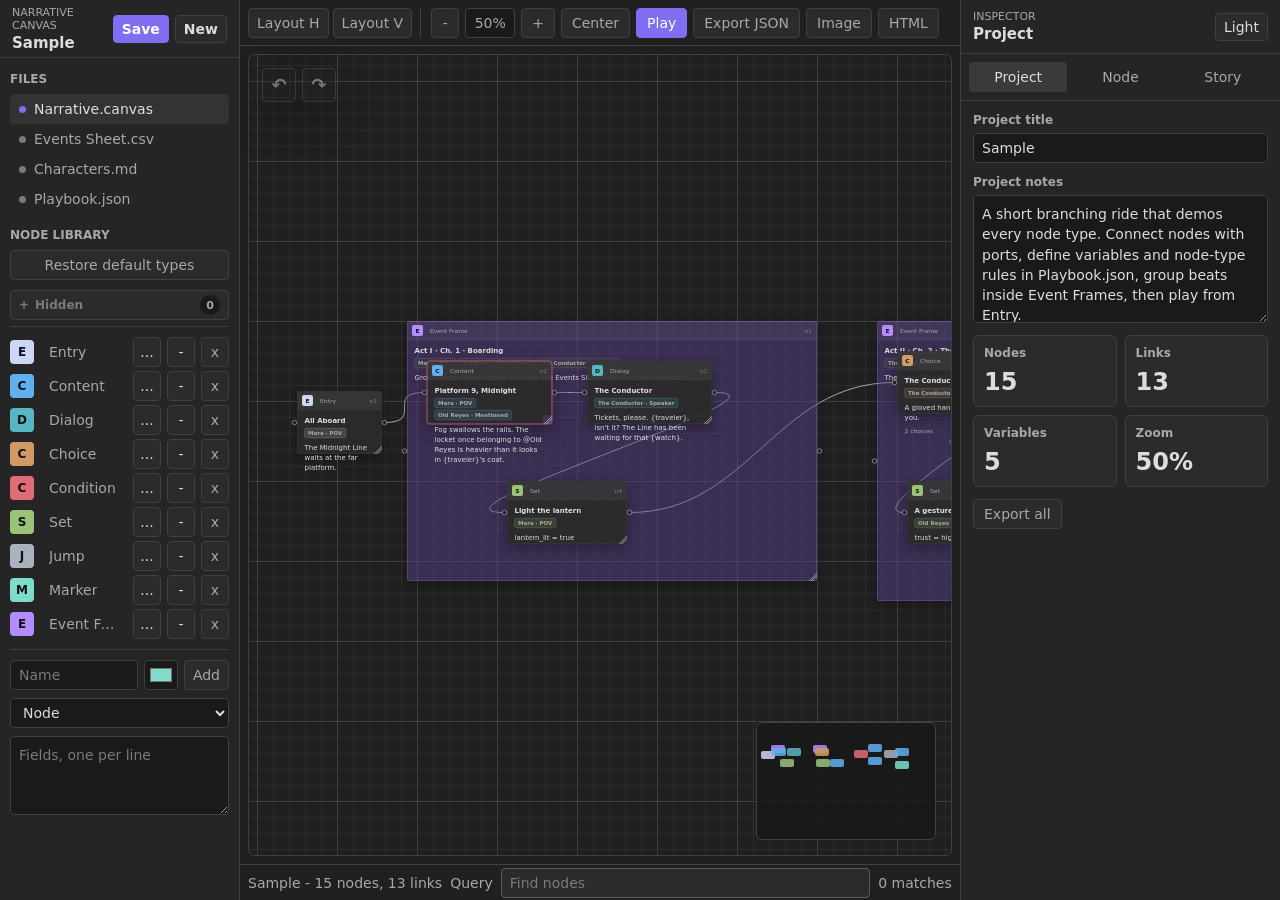
==== index.html @ bdb7f7bd "Release Narrative Canvas 1.0.3" ====
<!doctype html>
<html lang="en">
  <head>
    <meta charset="utf-8">
    <meta name="viewport" content="width=device-width, initial-scale=1">
    <title>Narrative Canvas</title>
    <link rel="stylesheet" href="./canvas.css?v=20260603-release">
  </head>
  <body>
    <div class="app-shell">
      <aside class="sidebar sidebar-left">
        <header class="pane-header">
          <div>
            <span class="pane-kicker">Narrative Canvas</span>
            <h1 id="vaultProjectTitle">Sample</h1>
          </div>
          <div class="header-actions">
            <button class="icon-button save-project-button" title="Save project state" data-action="save-project" type="button">Save</button>
            <button class="icon-button new-project-button" title="New project" data-action="new-project" type="button">New</button>
          </div>
        </header>

        <section class="nav-section">
          <h2>Files</h2>
          <button class="tree-item active" data-file-id="adventure">
            <span class="file-dot"></span>
            Narrative.canvas
          </button>
          <button class="tree-item" data-file-id="events">
            <span class="file-dot muted"></span>
            Events Sheet.csv
          </button>
          <button class="tree-item" data-file-id="characters">
            <span class="file-dot muted"></span>
            Characters.md
          </button>
          <button class="tree-item" data-file-id="variables">
            <span class="file-dot muted"></span>
            Playbook.json
          </button>
        </section>

        <section class="nav-section palette">
          <h2>Node Library</h2>
          <div id="nodePalette" class="palette-list"></div>
          <div class="custom-node-form node-type-form">
            <div class="custom-node-row">
              <input id="customNodeName" placeholder="Name" spellcheck="false">
              <input id="customNodeColor" type="color" value="#7fdbca" title="Node color">
              <button class="small-button" data-action="add-custom-node-type" type="button">Add</button>
            </div>
            <select id="customNodeKind" title="Node behavior">
              <option value="node">Node</option>
              <option value="frame">Frame</option>
              <option value="eventFrame">Event Frame</option>
            </select>
            <textarea id="customNodeFields" class="custom-node-fields" rows="3" placeholder="Fields, one per line" spellcheck="false"></textarea>
          </div>
        </section>
      </aside>

      <main class="workspace">
        <header id="workspaceToolbar" class="workspace-tabs">
          <div class="toolbar-group">
            <span class="auto-layout-controls" data-files="adventure" role="group" aria-label="Auto layout">
              <button class="toolbar-button compact-button" data-action="auto-layout" data-layout-orientation="horizontal" title="Auto layout left to right">Layout H</button>
              <button class="toolbar-button compact-button" data-action="auto-layout" data-layout-orientation="vertical" title="Auto layout top to bottom">Layout V</button>
            </span>
            <button class="toolbar-button" data-action="zoom-out" data-files="adventure" title="Zoom out">-</button>
            <span id="zoomReadout" class="zoom-readout" data-files="adventure">100%</span>
            <button class="toolbar-button" data-action="zoom-in" data-files="adventure" title="Zoom in">+</button>
            <button class="toolbar-button" data-action="center-view" data-files="adventure" title="Center canvas">Center</button>
            <button class="toolbar-button primary" data-action="play" data-files="adventure" title="Play from entry">Play</button>
            <button class="toolbar-button" data-action="export-json" data-files="adventure" title="Export full project JSON">Export JSON</button>
            <button class="toolbar-button" data-action="export-image" data-files="adventure" title="Export canvas as PNG">Image</button>
            <button class="toolbar-button" data-action="export-html" data-files="adventure" title="Export printable HTML">HTML</button>
          </div>
          <input id="fileInput" type="file" accept="application/json,.json,.ncanvas,.narrativecanvas" hidden>
        </header>

        <section id="canvasPanel" class="workspace-view canvas-panel active">
          <div class="canvas-frame">
            <div class="canvas-history" role="group" aria-label="History">
              <button id="undoButton" class="canvas-history-button" data-action="undo" type="button" title="Undo (Cmd/Ctrl+Z)" aria-label="Undo" disabled>↶</button>
              <button id="redoButton" class="canvas-history-button" data-action="redo" type="button" title="Redo (Cmd/Ctrl+Shift+Z)" aria-label="Redo" disabled>↷</button>
            </div>
            <div id="canvasViewport" class="canvas-viewport" tabindex="0" aria-label="Node canvas">
              <div id="canvasContent" class="canvas-content">
                <svg id="linkLayer" class="link-layer" xmlns="http://www.w3.org/2000/svg"></svg>
                <div id="nodeLayer" class="node-layer"></div>
                <div id="marqueeLayer" class="marquee-layer"><div id="marqueeRect" class="marquee-rect" hidden></div></div>
              </div>
            </div>
            <div id="selectionHint" class="selection-hint">Click an output port, then an input port to connect nodes.</div>
            <div id="minimap" class="minimap" role="button" aria-label="Move canvas viewport"></div>
          </div>
        </section>
        <section id="charactersPanel" class="workspace-view document-panel" aria-label="Characters"></section>
        <section id="variablesPanel" class="workspace-view document-panel" aria-label="Variables"></section>
        <section id="eventsPanel" class="workspace-view document-panel event-sheet-panel" aria-label="Events Sheet"></section>

        <footer class="status-bar">
          <div id="statusText">Ready</div>
          <label class="search-box">
            Query
            <input id="queryInput" type="search" placeholder="Find nodes">
          </label>
          <div id="matchCount">0 matches</div>
        </footer>
      </main>

      <aside class="sidebar sidebar-right">
        <header class="pane-header compact">
          <div>
            <span class="pane-kicker">Inspector</span>
            <h1 id="inspectorTitle">Project</h1>
          </div>
          <div class="header-actions">
            <button id="themeToggle" class="icon-button theme-toggle-button" title="Switch theme" data-action="toggle-theme" type="button" aria-pressed="false">Light</button>
          </div>
        </header>

        <div class="inspector-tabs">
          <button class="inspector-tab active" data-panel="project">Project</button>
          <button class="inspector-tab" data-panel="node">Node</button>
          <button class="inspector-tab" data-panel="story">Story</button>
        </div>

        <section id="projectPanel" class="inspector-panel active"></section>
        <section id="nodePanel" class="inspector-panel"></section>
        <section id="storyPanel" class="inspector-panel"></section>
      </aside>
    </div>

    <div id="mentionPopover" class="mention-popover" hidden role="listbox" aria-label="Character mentions"></div>

    <div id="nodeContextMenu" class="node-context-menu" hidden>
      <button data-layer-action="front">Bring to front</button>
      <button data-layer-action="forward">Bring forward</button>
      <button data-layer-action="backward">Send backward</button>
      <button data-layer-action="back">Send to back</button>
      <button class="context-menu-danger" data-action="delete-node">Delete node</button>
    </div>

    <dialog id="playDialog" class="play-dialog">
      <form method="dialog" class="play-shell">
        <header class="play-header">
          <div>
            <span class="pane-kicker">Runtime</span>
            <h2 id="playTitle">Preview</h2>
          </div>
          <button class="icon-button" value="close" aria-label="Close preview">x</button>
        </header>
        <article id="playBody" class="play-body"></article>
        <footer id="playActions" class="play-actions"></footer>
      </form>
    </dialog>

    <dialog id="confirmDialog" class="confirm-dialog">
      <form method="dialog" class="confirm-shell">
        <header>
          <span class="pane-kicker">New Canvas</span>
          <h2>Discard the current canvas and create a blank one?</h2>
        </header>
        <footer class="confirm-actions">
          <button class="small-button confirm-muted" value="confirm">Create</button>
          <button class="small-button confirm-cancel" value="cancel" autofocus>Cancel</button>
        </footer>
      </form>
    </dialog>

    <dialog id="eventColumnDeleteDialog" class="confirm-dialog">
      <form method="dialog" class="confirm-shell">
        <header>
          <span class="pane-kicker">Event Column</span>
          <h2 id="eventColumnDeleteTitle">Delete column?</h2>
          <p id="eventColumnDeleteBody" class="confirm-body"></p>
        </header>
        <footer class="confirm-actions">
          <button class="small-button danger-button" value="confirm">Delete</button>
          <button class="small-button confirm-cancel" value="cancel" autofocus>Cancel</button>
        </footer>
      </form>
    </dialog>

    <dialog id="eventColumnsResetDialog" class="confirm-dialog">
      <form method="dialog" class="confirm-shell">
        <header>
          <span class="pane-kicker">Events Sheet</span>
          <h2>Reset sheet columns?</h2>
          <p class="confirm-body">
            This restores the default Events Sheet columns. It removes column renames, hidden-column settings, column order changes, and custom sheet-only columns. Event Frame nodes are not deleted, and stored field values are not actively cleared; values from removed columns may stop showing until that field or column is added again.
          </p>
        </header>
        <footer class="confirm-actions">
          <button class="small-button danger-button" value="confirm">Reset columns</button>
          <button class="small-button confirm-cancel" value="cancel" autofocus>Cancel</button>
        </footer>
      </form>
    </dialog>

    <dialog id="playbookHelpDialog" class="notice-dialog playbook-help-dialog" aria-label="Playbook help">
      <form method="dialog" class="notice-shell playbook-help-shell">
        <header>
          <span class="pane-kicker">Playbook</span>
          <h2>What Playbook.json controls</h2>
        </header>
        <div class="playbook-help-grid">
          <section>
            <h3>Can do</h3>
            <ul>
              <li>Store project variables for text like <code>{traveler}</code>.</li>
              <li>Tell Play which node field becomes title, body, or choice buttons.</li>
              <li>Write variables when a node is visited.</li>
              <li>Read simple condition fields such as <code>flag == true</code>.</li>
              <li>Insert starter rules with the toolbar, then edit the JSON directly.</li>
            </ul>
          </section>
          <section>
            <h3>Cannot do</h3>
            <ul>
              <li>Run arbitrary JavaScript.</li>
              <li>Create canvas links, move nodes, or change layout.</li>
              <li>Add or delete node fields directly. Use Node Library for schema changes.</li>
              <li>Evaluate complex code expressions.</li>
            </ul>
          </section>
        </div>
        <pre class="playbook-example"><code>{
  "variables": { "flag": false },
  "nodeTypes": {
    "Choice": { "body": "{body}", "choices": "choices" },
    "Set": { "set": { "key": "variable", "value": "value" } },
    "Condition": { "condition": "condition" }
  }
}</code></pre>
        <footer class="confirm-actions">
          <button class="small-button primary" value="confirm">Got it</button>
        </footer>
      </form>
    </dialog>

    <dialog id="playRuleDialog" class="notice-dialog playbook-rule-dialog" aria-label="Add play rule">
      <form method="dialog" class="notice-shell playbook-rule-shell">
        <header>
          <span class="pane-kicker">Playbook</span>
          <h2>Add play rule</h2>
        </header>
        <label class="field">
          <span>Apply to (node type, label, or node id)</span>
          <input id="playRuleTargetInput" spellcheck="false" autocomplete="off" placeholder="Content">
        </label>
        <div class="playbook-rule-options">
          <button type="button" data-action="create-play-rule" data-playbook-rule-kind="text">
            <strong>Text template</strong>
            <span>Title and body for a node type.</span>
          </button>
          <button type="button" data-action="create-play-rule" data-playbook-rule-kind="choices">
            <strong>Choices</strong>
            <span>Turn a field into Play buttons.</span>
          </button>
          <button type="button" data-action="create-play-rule" data-playbook-rule-kind="set">
            <strong>Set variable</strong>
            <span>Write state when a node is visited.</span>
          </button>
          <button type="button" data-action="create-play-rule" data-playbook-rule-kind="condition">
            <strong>Condition gate</strong>
            <span>Use a field to decide if a node can run.</span>
          </button>
          <button type="button" data-action="create-play-rule" data-playbook-rule-kind="selected">
            <strong>From selected node</strong>
            <span>Infer a rule from the selected node.</span>
          </button>
        </div>
        <footer class="confirm-actions">
          <button class="small-button confirm-cancel" value="cancel" autofocus>Cancel</button>
        </footer>
      </form>
    </dialog>

    <dialog id="nodeIconDialog" class="icon-dialog" aria-label="Edit node type icon">
      <form method="dialog" class="icon-shell">
        <header>
          <span class="pane-kicker">Node Icon</span>
          <h2 id="nodeIconDialogTitle">Edit node type icon</h2>
        </header>
        <label class="field">
          <span>Custom icon</span>
          <input id="nodeIconInput" maxlength="8" spellcheck="false" autocomplete="off" inputmode="text" aria-label="Custom icon text or emoji">
        </label>
        <footer class="confirm-actions">
          <button class="small-button" data-action="reset-node-icon" type="button">Use type initial</button>
          <button class="small-button primary" value="confirm">Apply</button>
          <button class="small-button confirm-cancel" value="cancel">Cancel</button>
        </footer>
      </form>
    </dialog>

    <dialog id="nodeTypeDialog" class="type-dialog" aria-label="Edit node type">
      <form method="dialog" class="type-shell">
        <header>
          <span class="pane-kicker">Node Type</span>
          <h2 id="nodeTypeDialogTitle">Edit node type</h2>
        </header>
        <label class="field">
          <span>Name</span>
          <input id="nodeTypeNameInput" maxlength="40" spellcheck="false" autocomplete="off">
        </label>
        <label class="field">
          <span>Behavior</span>
          <select id="nodeTypeKindInput">
            <option value="node">Node</option>
            <option value="frame">Frame</option>
            <option value="eventFrame">Event Frame</option>
          </select>
        </label>
        <label class="field">
          <span>Fields</span>
          <textarea id="nodeTypeFieldsInput" rows="5" spellcheck="false" placeholder="Fields, one per line"></textarea>
        </label>
        <div class="type-dialog-row">
          <label class="field">
            <span>Color</span>
            <input id="nodeTypeColorInput" type="color">
          </label>
          <label class="checkbox-field">
            <input id="nodeTypeHiddenInput" type="checkbox">
            <span>Hide from library</span>
          </label>
        </div>
        <footer class="confirm-actions">
          <button class="small-button primary" value="confirm">Save</button>
          <button class="small-button confirm-cancel" value="cancel">Cancel</button>
        </footer>
      </form>
    </dialog>

    <dialog id="nodeRequiredDialog" class="notice-dialog" aria-label="Node selection required">
      <section class="notice-shell">
        <span class="pane-kicker">Node Inspector</span>
        <p>Select a node first to open the Node inspector.</p>
      </section>
    </dialog>

    <script src="./app.js?v=20260603-release"></script>
  </body>
</html>
---- canvas.css ----
:root {
  --font-interface: system-ui, "Segoe UI", sans-serif;
  --font-text: Georgia, Cambria, "Times New Roman", serif;
  --background-primary: #1f1f1f;
  --background-secondary: #252525;
  --background-secondary-alt: #2b2b2b;
  --background-canvas: #202020;
  --background-control: #1a1a1a;
  --workspace-bar-bg: #202020;
  --background-modifier-hover: #333333;
  --background-modifier-active: #3a3a3a;
  --background-modifier-border: #404040;
  --background-modifier-border-hover: #5a5a5a;
  --canvas-grid-small: rgba(255, 255, 255, 0.055);
  --canvas-grid-large: rgba(255, 255, 255, 0.09);
  --node-surface: rgba(43, 43, 43, 0.94);
  --node-border: rgba(255, 255, 255, 0.08);
  --visual-frame-surface: rgba(148, 154, 164, 0.16);
  --visual-frame-border: rgba(194, 200, 210, 0.28);
  --event-frame-surface: rgba(91, 64, 146, 0.44);
  --event-frame-border: rgba(184, 140, 255, 0.46);
  --frame-header-bg: rgba(255, 255, 255, 0.045);
  --subtle-button-border: rgba(255, 255, 255, 0.035);
  --subtle-button-bg: rgba(255, 255, 255, 0.025);
  --node-header-border: rgba(255, 255, 255, 0.065);
  --node-header-bg: rgba(255, 255, 255, 0.055);
  --overlay-bg: rgba(31, 31, 31, 0.9);
  --minimap-bg: rgba(25, 25, 25, 0.88);
  --scrollbar-track: rgba(255, 255, 255, 0.045);
  --scrollbar-thumb: rgba(255, 255, 255, 0.28);
  --scrollbar-thumb-hover: rgba(255, 255, 255, 0.38);
  --link-color: rgba(220, 221, 222, 0.72);
  --text-normal: #dcddde;
  --text-muted: #a8a8a8;
  --text-faint: #7a7a7a;
  --text-on-accent: #ffffff;
  --interactive-accent: #7f6df2;
  --interactive-accent-hover: #9586ff;
  --accent-red: #e06c75;
  --focus-accent: var(--accent-red);
  --accent-orange: #d19a66;
  --accent-green: #98c379;
  --accent-cyan: #56b6c2;
  --accent-blue: #61afef;
  --radius-s: 4px;
  --radius-m: 6px;
  --shadow-soft: 0 16px 40px rgba(0, 0, 0, 0.32);
  color-scheme: dark;
}

:root[data-theme="light"],
.app-shell[data-theme="light"] {
  --background-primary: #f4f4f1;
  --background-secondary: #e9e7e2;
  --background-secondary-alt: #dedbd3;
  --background-canvas: #efeee9;
  --background-control: #ffffff;
  --workspace-bar-bg: #eceae5;
  --background-modifier-hover: #ddd9d1;
  --background-modifier-active: #d3cec3;
  --background-modifier-border: #c7c1b6;
  --background-modifier-border-hover: #aaa397;
  --canvas-grid-small: rgba(40, 37, 32, 0.085);
  --canvas-grid-large: rgba(40, 37, 32, 0.14);
  --node-surface: rgba(255, 255, 255, 0.94);
  --node-border: rgba(35, 31, 27, 0.14);
  --visual-frame-surface: rgba(52, 58, 68, 0.08);
  --visual-frame-border: rgba(52, 58, 68, 0.22);
  --event-frame-surface: rgba(118, 78, 190, 0.16);
  --event-frame-border: rgba(107, 75, 170, 0.36);
  --frame-header-bg: rgba(35, 31, 27, 0.035);
  --subtle-button-border: rgba(35, 31, 27, 0.08);
  --subtle-button-bg: rgba(35, 31, 27, 0.035);
  --node-header-border: rgba(35, 31, 27, 0.09);
  --node-header-bg: rgba(35, 31, 27, 0.045);
  --overlay-bg: rgba(255, 255, 255, 0.9);
  --minimap-bg: rgba(255, 255, 255, 0.78);
  --scrollbar-track: rgba(40, 37, 32, 0.08);
  --scrollbar-thumb: rgba(40, 37, 32, 0.32);
  --scrollbar-thumb-hover: rgba(40, 37, 32, 0.44);
  --link-color: rgba(55, 51, 45, 0.64);
  --text-normal: #171717;
  --text-muted: #3f3b35;
  --text-faint: #625b52;
  --text-on-accent: #ffffff;
  --interactive-accent: #6655dd;
  --interactive-accent-hover: #5343c5;
  --shadow-soft: 0 16px 36px rgba(40, 37, 32, 0.16);
  color-scheme: light;
}

* {
  box-sizing: border-box;
}

*::-webkit-scrollbar {
  width: 10px;
  height: 10px;
}

*::-webkit-scrollbar-track {
  background: var(--scrollbar-track);
}

*::-webkit-scrollbar-thumb {
  border: 2px solid transparent;
  border-radius: 999px;
  background: var(--scrollbar-thumb);
  background-clip: padding-box;
}

*::-webkit-scrollbar-thumb:hover {
  background: var(--scrollbar-thumb-hover);
  background-clip: padding-box;
}

html,
body {
  width: 100%;
  height: 100%;
  margin: 0;
}

body {
  position: relative;
  overflow: hidden;
  background: var(--background-primary);
  color: var(--text-normal);
  font-family: var(--font-interface);
  font-size: 14px;
}

.startup-error {
  display: grid;
  align-content: center;
  gap: 10px;
  width: min(680px, calc(100vw - 32px));
  min-height: 100vh;
  margin: 0 auto;
  color: var(--text-normal);
}

.startup-error h1 {
  margin: 0;
  font-size: 22px;
}

.startup-error p {
  margin: 0;
  color: var(--text-muted);
  line-height: 1.5;
}

button,
input,
textarea,
select {
  font: inherit;
}

button {
  color: inherit;
}

.app-shell {
  display: grid;
  grid-template-columns: minmax(220px, 280px) minmax(420px, 1fr) minmax(280px, 340px);
  width: 100%;
  height: 100%;
  min-height: 0;
  overflow: hidden;
  background: var(--background-primary);
}

.icon-button,
.toolbar-button,
.inspector-tab,
.tree-item,
.palette-item,
.play-action,
.small-button {
  border: 1px solid transparent;
  border-radius: var(--radius-s);
  background: transparent;
  cursor: pointer;
  transition: 140ms ease;
}

.toolbar-button:hover,
.icon-button:hover,
.small-button:hover,
.inspector-tab:hover {
  background: var(--background-modifier-hover);
  color: var(--text-normal);
}

.sidebar {
  min-width: 0;
  min-height: 0;
  overflow: auto;
  padding-bottom: 72px;
  border-right: 1px solid var(--background-modifier-border);
  background: var(--background-secondary);
}

.sidebar-right {
  display: grid;
  grid-template-rows: auto auto minmax(0, 1fr);
  overflow: hidden;
  border-right: 0;
  border-left: 1px solid var(--background-modifier-border);
}

.pane-header {
  display: flex;
  align-items: center;
  justify-content: space-between;
  gap: 10px;
  height: 58px;
  padding: 10px 12px;
  border-bottom: 1px solid var(--background-modifier-border);
}

.pane-header > div:first-child {
  min-width: 0;
}

.header-actions {
  display: inline-flex;
  align-items: center;
  justify-content: flex-end;
  flex: 0 0 auto;
  margin-left: auto;
  gap: 6px;
}

.header-actions .icon-button {
  width: auto;
  min-width: 28px;
  padding: 0 8px;
}

.pane-header.compact {
  height: 54px;
}

.pane-kicker {
  display: block;
  color: var(--text-muted);
  font-size: 11px;
  letter-spacing: 0;
  text-transform: uppercase;
}

.pane-header h1,
.play-header h2 {
  margin: 2px 0 0;
  color: var(--text-normal);
  font-size: 15px;
  font-weight: 650;
  overflow: hidden;
  text-overflow: ellipsis;
  white-space: nowrap;
}

.icon-button {
  display: inline-grid;
  place-items: center;
  width: 28px;
  height: 28px;
  border-color: var(--background-modifier-border);
  background: var(--background-secondary-alt);
}

.nav-section {
  padding: 14px 10px 0;
}

.nav-section h2 {
  margin: 0 0 8px;
  color: var(--text-muted);
  font-size: 12px;
  font-weight: 650;
  text-transform: uppercase;
  letter-spacing: 0;
}

.tree-item,
.palette-item {
  display: flex;
  align-items: center;
  justify-content: flex-start;
  gap: 8px;
  width: 100%;
  min-height: 30px;
  padding: 6px 8px;
  text-align: left;
  color: var(--text-muted);
}

.tree-item:hover,
.tree-item.active,
.palette-item:hover {
  background: var(--background-modifier-hover);
  color: var(--text-normal);
}

.file-dot {
  width: 7px;
  height: 7px;
  border-radius: 50%;
  background: var(--interactive-accent);
}

.file-dot.muted {
  background: var(--text-faint);
}

.palette-list {
  display: grid;
  gap: 4px;
}

.palette-tools {
  display: flex;
  margin-bottom: 6px;
}

.palette-tools .small-button {
  width: 100%;
  min-width: 0;
}

.hidden-node-types {
  display: grid;
  gap: 6px;
  margin-bottom: 6px;
  padding-bottom: 6px;
  border-bottom: 1px solid var(--background-modifier-border);
}

.hidden-node-types summary {
  display: grid;
  grid-template-columns: auto minmax(0, 1fr) auto;
  align-items: center;
  min-height: 30px;
  padding: 0 8px;
  border: 1px solid var(--background-modifier-border);
  border-radius: var(--radius-s);
  background: var(--background-secondary-alt);
  color: var(--text-muted);
  font-size: 12px;
  font-weight: 650;
  cursor: pointer;
  list-style: none;
}

.hidden-node-types summary::-webkit-details-marker {
  display: none;
}

.hidden-node-types summary::before {
  content: "+";
  margin-right: 6px;
  color: var(--text-faint);
}

.hidden-node-types[open] summary::before {
  content: "-";
}

.hidden-node-types[data-empty="true"] summary {
  color: var(--text-faint);
}

.hidden-node-count {
  display: inline-grid;
  place-items: center;
  min-width: 20px;
  height: 20px;
  border-radius: 999px;
  background: var(--background-control);
  color: var(--text-muted);
  font-size: 11px;
}

.hidden-node-list {
  display: grid;
  gap: 4px;
  padding-top: 4px;
}

.hidden-node-row {
  display: grid;
  grid-template-columns: 24px minmax(0, 1fr) 28px 48px;
  align-items: center;
  gap: 6px;
}

.hidden-node-badge {
  cursor: default;
}

.restore-node-type-button {
  width: 48px;
  padding: 0;
  font-size: 12px;
}

.palette-row {
  display: grid;
  grid-template-columns: 24px minmax(0, 1fr) 28px 28px 28px;
  align-items: center;
  gap: 6px;
}

.palette-label {
  min-width: 0;
  overflow: hidden;
  text-overflow: ellipsis;
  white-space: nowrap;
}

.palette-settings-button,
.palette-hide-button,
.palette-delete-button {
  width: 28px;
  height: 30px;
}

.palette-badge {
  appearance: none;
  display: inline-grid;
  place-items: center;
  width: 24px;
  height: 24px;
  padding: 0;
  border: 0;
  border-radius: var(--radius-s);
  background: var(--node-color);
  color: #101010;
  font-size: 12px;
  font-weight: 800;
  line-height: 1;
  overflow: hidden;
  white-space: nowrap;
  word-break: keep-all;
  cursor: pointer;
}

.palette-badge[data-icon-size="double"] {
  font-size: 10px;
}

.palette-badge[data-icon-size="wide"] {
  font-size: 8px;
}

.palette-badge:hover,
.palette-badge:focus-visible {
  outline: 1px solid var(--focus-accent);
  outline-offset: 2px;
}

.custom-node-form {
  display: grid;
  gap: 8px;
}

.custom-node-form input,
.custom-node-form select {
  min-width: 0;
}

.custom-node-form select,
.custom-node-fields {
  width: 100%;
}

.custom-node-fields {
  min-height: 70px;
  resize: vertical;
}

.node-type-form {
  margin-top: 10px;
  padding-top: 10px;
  border-top: 1px solid var(--background-modifier-border);
}

.custom-node-row {
  display: grid;
  grid-template-columns: minmax(0, 1fr) 34px auto;
  align-items: stretch;
  gap: 6px;
}

.custom-node-row input[type="color"] {
  width: 34px;
  min-width: 34px;
  height: 100%;
  padding: 3px;
}

.custom-node-row .small-button {
  height: auto;
  padding: 0 8px;
}

.custom-node-empty {
  color: var(--text-faint);
  font-size: 12px;
}

.workspace {
  display: grid;
  grid-template-rows: auto minmax(0, 1fr) 36px;
  align-content: stretch;
  min-width: 0;
  min-height: 0;
  overflow: hidden;
  background: var(--background-primary);
}

.app-shell[data-active-file="characters"] .workspace,
.app-shell[data-active-file="variables"] .workspace,
.app-shell[data-active-file="events"] .workspace {
  grid-template-rows: auto minmax(0, auto) 36px;
  align-content: start;
}

.workspace-tabs {
  display: flex;
  flex-wrap: wrap;
  align-items: center;
  justify-content: flex-start;
  gap: 6px;
  min-height: 46px;
  padding: 7px 8px;
  overflow: auto hidden;
  border-bottom: 1px solid var(--background-modifier-border);
  background: var(--workspace-bar-bg);
}

.toolbar-group {
  display: flex;
  flex: 0 1 auto;
  flex-wrap: wrap;
  align-items: center;
  gap: 6px;
  min-width: 0;
}

.toolbar-group {
  justify-content: flex-start;
}

.new-project-button {
  font-weight: 650;
}

.save-project-button {
  border-color: var(--interactive-accent);
  background: var(--interactive-accent);
  color: var(--text-on-accent);
  font-weight: 700;
}

.save-project-button:hover {
  border-color: var(--interactive-accent-hover);
  background: var(--interactive-accent-hover);
  color: var(--text-on-accent);
}

.preview-tab {
  cursor: pointer;
}

.preview-tab:hover {
  background: var(--background-modifier-hover);
  color: var(--text-normal);
}

.spacer {
  flex: 1;
  min-width: 6px;
}

.toolbar-button,
.small-button {
  display: inline-flex;
  align-items: center;
  justify-content: center;
  min-width: 28px;
  flex: 0 0 auto;
  height: 30px;
  padding: 0 10px;
  border-color: var(--background-modifier-border);
  background: var(--background-secondary-alt);
  color: var(--text-muted);
}

.compact-button {
  padding: 0 8px;
}

.auto-layout-controls {
  display: inline-flex;
  align-items: center;
  gap: 4px;
  margin-right: 4px;
  padding-right: 8px;
  border-right: 1px solid var(--background-modifier-border);
}

.auto-layout-controls[hidden] {
  display: none;
}

.help-button {
  display: inline-flex;
  align-items: center;
  justify-content: center;
  flex: 0 0 auto;
  width: 30px;
  height: 30px;
  border: 1px solid var(--background-modifier-border);
  border-radius: 50%;
  background: var(--background-secondary-alt);
  color: var(--text-muted);
  font-weight: 800;
  cursor: pointer;
  transition: 140ms ease;
}

.help-button:hover {
  border-color: var(--interactive-accent);
  background: var(--background-modifier-hover);
  color: var(--text-normal);
}

.toolbar-button.primary,
.small-button.primary,
.play-action.primary {
  border-color: var(--interactive-accent);
  background: var(--interactive-accent);
  color: var(--text-on-accent);
}

.zoom-readout {
  display: inline-flex;
  align-items: center;
  justify-content: center;
  flex: 0 0 auto;
  min-width: 50px;
  height: 30px;
  border: 1px solid var(--background-modifier-border);
  border-radius: var(--radius-s);
  color: var(--text-muted);
  background: var(--background-control);
}

.workspace-view {
  display: none;
  min-width: 0;
  min-height: 0;
  overflow: auto;
}

.workspace-view.active {
  display: block;
}

.canvas-panel {
  min-width: 0;
  min-height: 0;
  overflow: auto;
  padding: 8px;
}

.canvas-frame {
  position: relative;
  width: 100%;
  height: 100%;
  min-width: 0;
  min-height: 0;
}

.canvas-history {
  position: absolute;
  left: 14px;
  top: 14px;
  z-index: 12;
  display: inline-flex;
  gap: 6px;
  pointer-events: auto;
}

.canvas-history-button {
  display: inline-flex;
  align-items: center;
  justify-content: center;
  width: 34px;
  height: 34px;
  border: 1px solid var(--background-modifier-border-hover);
  border-radius: var(--radius-s);
  background: color-mix(in srgb, var(--background-secondary) 88%, transparent);
  color: var(--text-normal);
  box-shadow: var(--shadow-soft);
  cursor: pointer;
  font-size: 18px;
  font-weight: 750;
  line-height: 1;
}

.canvas-history-button:hover:not(:disabled) {
  border-color: var(--interactive-accent);
  background: var(--background-modifier-hover);
}

.canvas-history-button:disabled {
  cursor: default;
  opacity: 0.45;
}

.document-panel {
  min-height: 0;
  overflow: auto;
  padding: 16px;
  background: var(--background-primary);
}

.document-panel.active {
  display: grid;
}

.document-shell {
  display: grid;
  align-content: start;
  gap: 16px;
  width: 100%;
  min-width: 0;
  min-height: 0;
}

.document-header {
  display: flex;
  align-items: flex-start;
  justify-content: space-between;
  gap: 16px;
  padding-bottom: 12px;
  border-bottom: 1px solid var(--background-modifier-border);
}

.document-header > div {
  min-width: 0;
}

.document-header h2 {
  margin: 2px 0 4px;
  font-size: 20px;
  font-weight: 700;
}

.document-actions {
  display: flex;
  flex: 1 1 320px;
  flex-wrap: wrap;
  justify-content: flex-end;
  gap: 8px;
  min-width: 0;
}

.document-meta {
  color: var(--text-muted);
  font-size: 12px;
}

.canvas-viewport {
  position: relative;
  width: 100%;
  height: 100%;
  overflow: auto;
  border: 1px solid var(--background-modifier-border);
  border-radius: var(--radius-m);
  background-color: var(--background-canvas);
  background-image:
    linear-gradient(var(--canvas-grid-small) 1px, transparent 1px),
    linear-gradient(90deg, var(--canvas-grid-small) 1px, transparent 1px),
    linear-gradient(var(--canvas-grid-large) 1px, transparent 1px),
    linear-gradient(90deg, var(--canvas-grid-large) 1px, transparent 1px);
  background-position: 0 0;
  background-size: 16px 16px, 16px 16px, 80px 80px, 80px 80px;
  outline: none;
}

.canvas-content {
  position: absolute;
  left: 0;
  top: 0;
  width: 4000px;
  height: 2600px;
}

.link-layer,
.node-layer {
  position: absolute;
  left: 0;
  top: 0;
  width: 4000px;
  height: 2600px;
  transform-origin: 0 0;
}

.link-layer {
  overflow: visible;
  pointer-events: auto;
}

.node-layer {
  pointer-events: none;
}

.link-hitpath,
.link-path {
  fill: none;
  pointer-events: stroke;
}

.link-hitpath {
  stroke: transparent;
  stroke-width: 18;
  stroke-linecap: round;
}

.link-path {
  stroke: var(--link-color);
  stroke-width: 2;
  stroke-linecap: round;
  pointer-events: none;
}

.link-path.selected {
  stroke: var(--interactive-accent-hover);
  stroke-width: 3;
}

.link-path.pending {
  stroke: var(--interactive-accent-hover);
  stroke-dasharray: 9 7;
}

.node {
  position: absolute;
  width: 230px;
  min-width: 140px;
  min-height: 96px;
  border: 1px solid var(--node-border);
  border-radius: var(--radius-m);
  background: var(--node-surface);
  box-shadow: 0 8px 24px rgba(0, 0, 0, 0.28);
  pointer-events: auto;
  user-select: none;
}

.node.frame {
  width: 420px;
  min-width: 260px;
  min-height: 160px;
}

.node.visual-frame {
  background: var(--visual-frame-surface);
  border-color: var(--visual-frame-border);
}

.node.event-frame {
  background: var(--event-frame-surface);
  border-color: var(--event-frame-border);
}

.node.frame .node-header {
  background: var(--frame-header-bg);
}

.node.visual-frame .node-header {
  border-bottom-color: var(--visual-frame-border);
}

.node.event-frame .node-header {
  border-bottom-color: var(--event-frame-border);
}

.node.selected {
  border-color: var(--focus-accent);
  box-shadow: 0 0 0 1px color-mix(in srgb, var(--focus-accent) 55%, transparent), var(--shadow-soft);
}

.node.multi-selected {
  border-color: var(--accent-blue);
  box-shadow: 0 0 0 2px color-mix(in srgb, var(--accent-blue) 60%, transparent), var(--shadow-soft);
}

.marquee-layer {
  position: absolute;
  left: 0;
  top: 0;
  width: 4000px;
  height: 2600px;
  transform-origin: 0 0;
  pointer-events: none;
  z-index: 90;
}

.marquee-rect {
  position: absolute;
  pointer-events: none;
  border: 1px solid var(--accent-blue);
  border-radius: 4px;
  background: color-mix(in srgb, var(--accent-blue) 14%, transparent);
}

.node.character-focus-muted {
  opacity: 0.28;
}

.node.character-focus-match {
  border-color: var(--focus-accent);
  box-shadow: 0 0 0 2px color-mix(in srgb, var(--focus-accent) 48%, transparent), var(--shadow-soft);
}

.node-header {
  display: grid;
  grid-template-columns: 28px 1fr auto;
  align-items: center;
  gap: 8px;
  min-height: 34px;
  padding: 7px 9px;
  border-bottom: 1px solid var(--node-header-border);
  border-radius: var(--radius-m) var(--radius-m) 0 0;
  background: var(--node-header-bg);
  cursor: grab;
}

.node:active .node-header {
  cursor: grabbing;
}

.node-icon {
  appearance: none;
  display: inline-grid;
  place-items: center;
  width: 22px;
  height: 22px;
  min-width: 22px;
  padding: 0;
  border: 0;
  border-radius: var(--radius-s);
  background: var(--node-color);
  color: #101010;
  font-family: inherit;
  font-size: 12px;
  font-weight: 800;
  line-height: 1;
  overflow: hidden;
  white-space: nowrap;
  word-break: keep-all;
  cursor: pointer;
}

.node-icon[data-icon-size="double"] {
  font-size: 10px;
}

.node-icon[data-icon-size="wide"] {
  font-size: 8px;
}

.node-icon:hover,
.node-icon:focus-visible {
  outline: 1px solid var(--focus-accent);
  outline-offset: 2px;
}

.node:active .node-icon {
  cursor: pointer;
}

.node-type {
  color: var(--text-muted);
  font-size: 12px;
}

.node-id {
  color: var(--text-faint);
  font-size: 12px;
}

.node-body {
  padding: 12px 14px 14px;
  overflow: hidden;
}

.node-title {
  margin-bottom: 8px;
  color: var(--text-normal);
  font-weight: 700;
  line-height: 1.25;
}

.node-text {
  color: var(--text-normal);
  line-height: 1.45;
  white-space: pre-wrap;
}

.node-meta {
  margin-top: 10px;
  color: var(--text-muted);
  font-size: 12px;
}

.node-cast-chips {
  display: flex;
  flex-wrap: wrap;
  gap: 4px;
  margin: -2px 0 8px;
  min-width: 0;
}

.node-cast-chip {
  display: inline-flex;
  align-items: center;
  max-width: 100%;
  min-height: 20px;
  padding: 2px 6px;
  border: 1px solid color-mix(in srgb, var(--node-color) 40%, var(--background-modifier-border));
  border-radius: var(--radius-s);
  background: color-mix(in srgb, var(--node-color) 14%, var(--background-secondary-alt));
  color: var(--text-muted);
  font-size: 11px;
  font-weight: 650;
  line-height: 1.2;
  overflow: hidden;
  text-overflow: ellipsis;
  white-space: nowrap;
}

.node-cast-chip.more {
  color: var(--text-faint);
}

.node-resize-handle {
  position: absolute;
  border: 0;
  padding: 0;
  background: transparent;
}

.node-resize-handle.right {
  top: 22px;
  right: -5px;
  bottom: 18px;
  width: 10px;
  cursor: ew-resize;
}

.node-resize-handle.bottom {
  right: 18px;
  bottom: -5px;
  left: 18px;
  height: 10px;
  cursor: ns-resize;
}

.node-resize-handle.corner {
  right: -1px;
  bottom: -1px;
  width: 18px;
  height: 18px;
  border-radius: var(--radius-s) 0 var(--radius-m) 0;
  background:
    linear-gradient(135deg, transparent 0 50%, rgba(220, 221, 222, 0.55) 50% 58%, transparent 58%),
    linear-gradient(135deg, transparent 0 66%, rgba(220, 221, 222, 0.4) 66% 73%, transparent 73%);
  cursor: nwse-resize;
}

.node.selected .node-resize-handle.corner,
.node:hover .node-resize-handle.corner {
  background-color: rgba(127, 109, 242, 0.18);
}

.port {
  position: absolute;
  top: 50%;
  width: 18px;
  height: 18px;
  border: 0;
  border-radius: 50%;
  background: transparent;
  transform: translateY(-50%);
  cursor: crosshair;
}

.port::before {
  content: "";
  position: absolute;
  left: 50%;
  top: 50%;
  width: 8px;
  height: 8px;
  border: 1px solid #d6d6d6;
  border-radius: 50%;
  background: var(--background-primary);
  transform: translate(-50%, -50%);
}

.port:hover::before,
.port.active::before {
  border-color: var(--interactive-accent-hover);
  background: var(--interactive-accent-hover);
}

.port.input {
  left: -15px;
}

.port.output {
  right: -15px;
}

.selection-hint {
  position: absolute;
  left: 16px;
  bottom: 16px;
  max-width: 420px;
  padding: 8px 10px;
  border: 1px solid var(--background-modifier-border);
  border-radius: var(--radius-m);
  background: var(--overlay-bg);
  color: var(--text-muted);
  opacity: 0;
  pointer-events: none;
  transition: opacity 160ms ease;
}

.selection-hint.show {
  opacity: 1;
}

.minimap {
  position: absolute;
  right: 16px;
  bottom: 16px;
  z-index: 5;
  width: 180px;
  height: 118px;
  border: 1px solid var(--background-modifier-border);
  border-radius: var(--radius-m);
  background: var(--minimap-bg);
  overflow: hidden;
  cursor: crosshair;
  transition: border-color 140ms ease;
}

.minimap:hover {
  border-color: var(--focus-accent);
}

.minimap-node {
  position: absolute;
  width: 14px;
  height: 8px;
  border-radius: 2px;
  background: var(--node-color);
  opacity: 0.85;
}

.node-context-menu {
  position: absolute;
  z-index: 100;
  display: grid;
  min-width: 168px;
  padding: 5px;
  border: 1px solid var(--background-modifier-border-hover);
  border-radius: var(--radius-m);
  background: var(--background-secondary-alt);
  box-shadow: var(--shadow-soft);
}

.node-context-menu[hidden] {
  display: none !important;
}

.node-context-menu .context-menu-label {
  padding: 4px 10px 6px;
  margin-bottom: 2px;
  border-bottom: 1px solid var(--background-modifier-border);
  color: var(--text-muted);
  font-size: 12px;
  font-weight: 600;
}

.node-context-menu button {
  display: flex;
  align-items: center;
  justify-content: flex-start;
  min-height: 30px;
  padding: 0 10px;
  border: 0;
  border-bottom: 1px solid var(--background-modifier-border);
  border-radius: var(--radius-s);
  background: transparent;
  color: var(--text-normal);
  text-align: left;
  cursor: pointer;
}

.node-context-menu button:hover {
  background: var(--background-modifier-hover);
}

.node-context-menu button:last-child {
  border-bottom: 0;
}

.node-context-menu .context-menu-danger {
  margin-top: 4px;
  border-top: 1px solid var(--background-modifier-border);
  color: var(--accent-red);
}

.node-context-menu .context-menu-danger:hover {
  background: color-mix(in srgb, var(--accent-red) 18%, transparent);
}

.mention-popover {
  position: fixed;
  z-index: 200;
  display: grid;
  min-width: 180px;
  max-height: 260px;
  overflow: auto;
  padding: 4px;
  border: 1px solid var(--background-modifier-border-hover);
  border-radius: var(--radius-m);
  background: var(--background-secondary-alt);
  box-shadow: var(--shadow-soft);
}

.mention-option {
  display: grid;
  grid-template-columns: minmax(0, 1fr) auto;
  align-items: baseline;
  gap: 8px;
  padding: 6px 10px;
  border: 0;
  border-radius: var(--radius-s);
  background: transparent;
  color: var(--text-normal);
  text-align: left;
  cursor: pointer;
}

.mention-option strong {
  min-width: 0;
  overflow: hidden;
  text-overflow: ellipsis;
  white-space: nowrap;
  font-weight: 600;
}

.mention-option small {
  color: var(--text-muted);
  font-size: 11px;
}

.mention-option:hover,
.mention-option.active {
  background: var(--background-modifier-hover);
}

.status-bar {
  display: flex;
  align-items: center;
  justify-content: flex-start;
  gap: 8px;
  width: 100%;
  padding: 4px 8px;
  border-top: 1px solid var(--background-modifier-border);
  background: var(--workspace-bar-bg);
  color: var(--text-muted);
  text-align: left;
}

#statusText {
  flex: 0 0 auto;
  min-width: 0;
  white-space: nowrap;
  text-align: left;
}

.search-box {
  display: grid;
  grid-template-columns: auto minmax(0, 1fr);
  align-items: center;
  flex: 0 1 420px;
  max-width: 520px;
  min-width: 260px;
  gap: 8px;
  text-align: left;
}

.search-box input {
  background: var(--background-secondary-alt);
  border-color: var(--background-modifier-border-hover);
  color: var(--text-normal);
  -webkit-text-fill-color: var(--text-normal);
}

.search-box input:focus {
  background: var(--background-secondary-alt);
  color: var(--text-normal);
  -webkit-text-fill-color: var(--text-normal);
}

input,
textarea,
select {
  width: 100%;
  border: 1px solid var(--background-modifier-border);
  border-radius: var(--radius-s);
  background: var(--background-control);
  color: var(--text-normal);
  caret-color: var(--text-normal);
  -webkit-text-fill-color: var(--text-normal);
}

input::placeholder,
textarea::placeholder {
  color: var(--text-faint);
  -webkit-text-fill-color: var(--text-faint);
  opacity: 1;
}

input::selection,
textarea::selection {
  background: color-mix(in srgb, var(--interactive-accent) 56%, transparent);
  color: var(--text-on-accent);
  -webkit-text-fill-color: var(--text-on-accent);
}

input,
select {
  min-height: 30px;
  padding: 4px 8px;
}

textarea {
  min-height: 128px;
  padding: 8px;
  line-height: 1.45;
}

input:focus,
textarea:focus,
select:focus {
  border-color: var(--focus-accent);
  outline: none;
}

.inspector-tabs {
  display: grid;
  grid-template-columns: repeat(3, 1fr);
  gap: 4px;
  padding: 8px;
  border-bottom: 1px solid var(--background-modifier-border);
}

.inspector-tab {
  height: 30px;
  color: var(--text-muted);
}

.inspector-tab.active {
  background: var(--background-modifier-active);
  color: var(--text-normal);
}

.inspector-tab:disabled {
  color: var(--text-faint);
  cursor: default;
  opacity: 0.55;
}

.inspector-panel {
  display: none;
  min-height: 0;
  overflow: auto;
  padding: 12px 12px 40px;
}

.inspector-panel.active {
  display: block;
}

.form-stack {
  display: grid;
  gap: 12px;
}

.field {
  display: grid;
  gap: 6px;
}

.field span,
.stat-label {
  color: var(--text-muted);
  font-size: 12px;
  font-weight: 650;
}

.field-row {
  display: grid;
  grid-template-columns: 1fr 1fr;
  gap: 8px;
}

.button-row {
  display: flex;
  flex-wrap: wrap;
  gap: 8px;
}

.button-row .small-button {
  min-width: 0;
}

.stat-grid {
  display: grid;
  grid-template-columns: repeat(2, minmax(0, 1fr));
  gap: 8px;
}

.stat-card {
  min-height: 64px;
  padding: 10px;
  border: 1px solid var(--background-modifier-border);
  border-radius: var(--radius-m);
  background: var(--background-secondary-alt);
}

.stat-value {
  margin-top: 8px;
  font-size: 24px;
  font-weight: 750;
}

.story-list {
  display: grid;
  gap: 6px;
}

.story-root-list,
.story-nested-list {
  min-height: 34px;
}

.story-nested-list {
  margin: 6px 0 4px 12px;
  padding-left: 10px;
  border-left: 1px solid var(--background-modifier-border);
}

.story-panel-header {
  display: flex;
  align-items: center;
  justify-content: space-between;
  gap: 8px;
  margin-bottom: 8px;
}

.story-panel-actions {
  display: flex;
  align-items: center;
  gap: 6px;
  flex-wrap: wrap;
  justify-content: flex-end;
}

.story-entry,
.story-frame {
  min-width: 0;
}

.story-frame summary {
  list-style: none;
}

.story-frame summary::-webkit-details-marker {
  display: none;
}

.story-item {
  display: grid;
  grid-template-columns: 16px minmax(0, 1fr) auto;
  align-items: center;
  gap: 8px;
  width: 100%;
  min-height: 54px;
  padding: 8px 10px;
  border: 1px solid var(--background-modifier-border);
  border-radius: var(--radius-m);
  background: var(--background-secondary-alt);
  color: var(--text-normal);
  text-align: left;
  line-height: 1.25;
}

.story-frame-item {
  border-color: color-mix(in srgb, var(--node-color) 46%, var(--background-modifier-border));
  background: color-mix(in srgb, var(--node-color) 12%, var(--background-secondary-alt));
}

.story-event-frame-item {
  border-color: rgba(180, 140, 255, 0.72);
  background: rgba(180, 140, 255, 0.14);
  box-shadow: inset 3px 0 0 rgba(180, 140, 255, 0.68);
}

.story-item.selected {
  border-color: var(--focus-accent);
  box-shadow: 0 0 0 1px color-mix(in srgb, var(--focus-accent) 46%, transparent);
}

.story-item.character-focus-muted {
  opacity: 0.42;
}

.story-item.character-focus-match {
  border-color: var(--focus-accent);
  box-shadow: inset 3px 0 0 var(--focus-accent);
}

.story-item.dragging {
  opacity: 0.52;
}

.story-item.story-drop-before {
  border-top-color: var(--interactive-accent);
  box-shadow: inset 0 2px 0 var(--interactive-accent);
}

.story-item.story-drop-after {
  border-bottom-color: var(--interactive-accent);
  box-shadow: inset 0 -2px 0 var(--interactive-accent);
}

.story-item.story-drop-inside,
.story-list.story-drop-inside {
  outline: 1px dashed var(--interactive-accent);
  outline-offset: 2px;
}

.story-drag-handle {
  color: var(--text-faint);
  font-size: 12px;
  line-height: 1;
  cursor: grab;
  user-select: none;
}

.story-item-main {
  min-width: 0;
}

.story-item-title {
  display: block;
  width: 100%;
  font-weight: 700;
  font-size: 14px;
}

.story-item-meta {
  display: block;
  width: 100%;
  color: var(--text-muted);
  font-size: 12px;
}

.story-focus-button {
  display: inline-flex;
  align-items: center;
  justify-content: center;
  min-width: 56px;
  height: 28px;
  padding: 0 10px;
  border: 1px solid var(--background-modifier-border);
  border-radius: var(--radius-s);
  background: var(--background-secondary);
  color: var(--text-muted);
  cursor: pointer;
}

.story-focus-button:hover {
  background: var(--background-modifier-hover);
  color: var(--text-normal);
}

.story-empty-drop {
  min-height: 32px;
  padding: 8px 10px;
  border: 1px dashed var(--background-modifier-border);
  border-radius: var(--radius-s);
  color: var(--text-faint);
  font-size: 12px;
}

.character-grid {
  display: grid;
  grid-template-columns: repeat(auto-fit, minmax(280px, 1fr));
  gap: 12px;
  align-items: start;
}

.character-card {
  display: grid;
  gap: 12px;
  padding: 12px;
  border: 1px solid var(--background-modifier-border);
  border-radius: var(--radius-m);
  background: var(--background-secondary);
}

.character-search-box {
  display: inline-flex;
  align-items: center;
  flex: 0 1 220px;
  min-width: 160px;
}

.character-search-box input {
  width: 100%;
}

.visually-hidden {
  position: absolute;
  width: 1px;
  height: 1px;
  margin: -1px;
  padding: 0;
  overflow: hidden;
  clip: rect(0 0 0 0);
  white-space: nowrap;
  border: 0;
}

.character-card.focused {
  border-color: color-mix(in srgb, var(--focus-accent) 68%, var(--background-modifier-border));
  box-shadow: 0 0 0 1px color-mix(in srgb, var(--focus-accent) 42%, transparent);
}

.character-card-header {
  display: grid;
  grid-template-columns: minmax(0, 1fr) auto;
  align-items: end;
  gap: 8px;
}

.character-card-actions {
  display: flex;
  gap: 6px;
  align-items: end;
}

.character-card textarea {
  min-height: 104px;
}

.danger-button {
  color: var(--text-muted);
}

.danger-button:hover {
  border-color: rgba(224, 108, 117, 0.5);
  color: var(--accent-red);
}

.small-button.danger-button {
  border-color: rgba(224, 108, 117, 0.28);
}

.small-button.danger-button:hover {
  background: rgba(224, 108, 117, 0.1);
}

.linked-node-list {
  display: flex;
  flex-direction: column;
  gap: 8px;
}

.character-backlink-section {
  display: flex;
  flex-direction: column;
  gap: 14px;
}

.character-backlink-group {
  display: flex;
  flex-direction: column;
  gap: 8px;
}

.character-backlink-group h3 {
  margin: 0;
  color: var(--text-muted);
  font-size: 12px;
  font-weight: 700;
}

.linked-node {
  display: block;
  width: 100%;
  min-height: 30px;
  padding: 8px 10px;
  border: 1px solid var(--background-modifier-border);
  border-radius: var(--radius-s);
  background: var(--background-secondary-alt);
  color: var(--text-muted);
  text-align: left;
  cursor: pointer;
}

.linked-node:hover {
  border-color: var(--background-modifier-border-hover);
  color: var(--text-normal);
}

.linked-node.empty {
  cursor: default;
}

.character-backlink-main {
  display: flex;
  align-items: baseline;
  gap: 10px;
  justify-content: flex-start;
  min-width: 0;
}

.character-backlink-main strong,
.character-backlink-main small,
.character-backlink-snippet {
  display: block;
  min-width: 0;
  overflow: hidden;
  text-overflow: ellipsis;
}

.character-backlink-main strong {
  min-width: 0;
  color: var(--text-normal);
  white-space: nowrap;
  line-height: 1.3;
}

.character-backlink-main small {
  flex: 0 0 auto;
  max-width: 42%;
  color: var(--text-faint);
  font-size: 11px;
  line-height: 1.3;
  white-space: nowrap;
}

.character-backlink-snippet {
  color: var(--text-muted);
  font-size: 12px;
  line-height: 1.35;
  display: -webkit-box;
  -webkit-line-clamp: 2;
  -webkit-box-orient: vertical;
  white-space: normal;
}

.variable-table {
  display: grid;
  gap: 6px;
}

.playbook-section {
  display: grid;
  gap: 8px;
}

.playbook-section-header {
  display: flex;
  align-items: baseline;
  justify-content: space-between;
  gap: 12px;
}

.playbook-section-header h3 {
  margin: 0;
  color: var(--text-normal);
  font-size: 14px;
  font-weight: 700;
}

.playbook-section-header span {
  color: var(--text-muted);
  font-size: 12px;
}

.variable-row {
  display: grid;
  grid-template-columns: minmax(140px, 1fr) minmax(110px, 140px) minmax(180px, 1.4fr) auto;
  gap: 8px;
  align-items: center;
  padding: 8px;
  border: 1px solid var(--background-modifier-border);
  border-radius: var(--radius-m);
  background: var(--background-secondary);
}

.variable-heading {
  min-height: 32px;
  border-color: transparent;
  background: transparent;
  color: var(--text-muted);
  font-size: 12px;
  font-weight: 650;
}

.playbook-rule-grid {
  display: grid;
  grid-template-columns: repeat(auto-fit, minmax(260px, 1fr));
  gap: 10px;
}

.playbook-rule-card {
  display: grid;
  gap: 10px;
  min-width: 0;
  padding: 12px;
  border: 1px solid var(--background-modifier-border);
  border-radius: var(--radius-m);
  background: var(--background-secondary);
}

.playbook-rule-card header {
  display: flex;
  align-items: flex-start;
  justify-content: space-between;
  gap: 10px;
}

.playbook-rule-card h4 {
  margin: 2px 0 0;
  color: var(--text-normal);
  font-size: 16px;
  line-height: 1.2;
}

.playbook-rule-kind {
  color: var(--text-muted);
  font-size: 11px;
  font-weight: 800;
  letter-spacing: 0;
  text-transform: uppercase;
}

.playbook-rule-card dl {
  display: grid;
  gap: 7px;
  margin: 0;
}

.playbook-rule-card dl div {
  display: grid;
  grid-template-columns: 84px minmax(0, 1fr);
  gap: 8px;
  align-items: baseline;
}

.playbook-rule-card dt {
  color: var(--text-muted);
  font-size: 12px;
  font-weight: 650;
}

.playbook-rule-card dd {
  min-width: 0;
  margin: 0;
  overflow: hidden;
  color: var(--text-normal);
  font-family: monospace;
  font-size: 12px;
  text-overflow: ellipsis;
  white-space: nowrap;
}

.json-field textarea {
  min-height: 520px;
  overflow-y: hidden;
  font-family: monospace;
  font-size: 13px;
}

.cast-editor {
  display: grid;
  gap: 8px;
  padding: 12px;
  border: 1px solid var(--background-modifier-border);
  border-radius: var(--radius-m);
  background: var(--background-secondary-alt);
}

.cast-editor-header {
  display: flex;
  align-items: baseline;
  justify-content: space-between;
  gap: 8px;
}

.cast-editor-header h3 {
  margin: 0;
  color: var(--text-muted);
  font-size: 12px;
  font-weight: 650;
  text-transform: uppercase;
}

.cast-editor-header span,
.cast-auto-row > span,
.cast-empty {
  color: var(--text-faint);
  font-size: 12px;
}

.cast-row-list {
  display: grid;
  gap: 6px;
}

.cast-row,
.cast-add-row {
  display: grid;
  gap: 6px;
  align-items: stretch;
}

.cast-row {
  grid-template-columns: minmax(0, 1fr) minmax(96px, 0.65fr) 34px;
}

.cast-add-row {
  grid-template-columns: minmax(0, 1fr) minmax(96px, 0.65fr) auto;
}

.cast-row select,
.cast-add-row select {
  min-width: 0;
}

.cast-auto-row {
  display: grid;
  gap: 6px;
  padding-top: 8px;
  border-top: 1px solid var(--background-modifier-border);
}

.cast-auto-chips {
  display: flex;
  flex-wrap: wrap;
  gap: 4px;
  min-width: 0;
}

.event-fields {
  display: grid;
  gap: 12px;
  padding: 12px;
  border: 1px solid var(--background-modifier-border);
  border-radius: var(--radius-m);
  background: var(--subtle-button-bg);
}

.event-fields h3 {
  margin: 0;
  color: var(--text-muted);
  font-size: 12px;
  font-weight: 650;
  text-transform: uppercase;
}

.custom-fields {
  display: grid;
  gap: 12px;
  padding: 12px;
  border: 1px solid var(--background-modifier-border);
  border-radius: var(--radius-m);
  background: var(--background-secondary-alt);
}

.custom-fields h3 {
  margin: 0;
  color: var(--text-muted);
  font-size: 12px;
  font-weight: 650;
  text-transform: uppercase;
}

.event-sheet-shell {
  grid-template-rows: auto minmax(0, 1fr);
  max-width: none;
}

.event-sheet-shell .document-actions .small-button {
  flex: 0 1 auto;
}

.event-search-box {
  display: inline-flex;
  align-items: center;
  flex: 0 1 220px;
  min-width: 160px;
}

.event-search-box input {
  width: 100%;
}

.event-sheet-groups {
  display: grid;
  gap: 18px;
  min-width: 0;
}

.event-sheet-group {
  display: grid;
  gap: 8px;
  min-width: 0;
}

.event-sheet-group-header {
  display: flex;
  align-items: baseline;
  justify-content: space-between;
  gap: 12px;
  color: var(--text-muted);
}

.event-sheet-group-header h3 {
  margin: 0;
  color: var(--text-normal);
  font-size: 14px;
  font-weight: 700;
}

.event-sheet-group-header span {
  font-size: 12px;
}

.event-sheet-scroll {
  overflow: auto;
  max-width: 100%;
  min-height: 0;
  border: 1px solid var(--background-modifier-border);
  border-radius: var(--radius-m);
  background: var(--background-secondary);
}

.event-sheet-table {
  width: max-content;
  min-width: 100%;
  border-collapse: collapse;
}

.event-row-handle-col {
  width: 28px;
}

.event-row-handle-cell {
  padding: 0;
  text-align: center;
  vertical-align: middle;
  user-select: none;
}

.event-row-drag-handle {
  display: inline-block;
  padding: 4px 6px;
  color: var(--text-faint);
  cursor: grab;
  line-height: 1;
}

.event-row-drag-handle:active {
  cursor: grabbing;
}

.event-sheet-table tbody tr.event-row-drop-before > td:first-child,
.event-sheet-table tbody tr.event-row-drop-before > th {
  box-shadow: inset 0 2px 0 var(--interactive-accent);
}

.event-sheet-table tbody tr.event-row-drop-after > td:first-child,
.event-sheet-table tbody tr.event-row-drop-after > th {
  box-shadow: inset 0 -2px 0 var(--interactive-accent);
}

.event-sheet-table th,
.event-sheet-table td {
  max-width: 420px;
  border-bottom: 1px solid var(--background-modifier-border);
  border-right: 1px solid var(--background-modifier-border);
  padding: 6px;
  vertical-align: top;
  overflow: hidden;
}

.event-sheet-table thead th {
  position: sticky;
  top: 0;
  z-index: 1;
  background: var(--background-secondary-alt);
  color: var(--text-muted);
  font-size: 12px;
  text-align: left;
  white-space: normal;
  overflow-wrap: normal;
}

.event-column-header {
  display: grid;
  align-content: start;
  gap: 6px;
}

.event-column-name {
  display: block;
  min-width: 0;
  color: var(--text-muted);
  font-weight: 700;
  line-height: 1.2;
  overflow-wrap: normal;
  word-break: normal;
}

.event-column-actions {
  display: flex;
  flex-wrap: wrap;
  gap: 4px;
}

.event-column-button {
  display: inline-flex;
  align-items: center;
  justify-content: center;
  min-width: 0;
  height: 22px;
  padding: 0 4px;
  border: 1px solid var(--background-modifier-border);
  border-radius: var(--radius-s);
  background: var(--background-primary);
  color: var(--text-muted);
  cursor: pointer;
  font-size: 9.5px;
  font-weight: 650;
  line-height: 1;
  opacity: 0.78;
}

.event-sheet-table thead th:hover .event-column-button {
  opacity: 1;
}

.event-column-button:hover {
  border-color: var(--interactive-accent);
  background: var(--background-modifier-hover);
  color: var(--text-normal);
}

.event-column-button:focus-visible {
  opacity: 1;
  border-color: var(--focus-accent);
}

.event-column-button.danger:hover {
  border-color: rgba(224, 108, 117, 0.45);
  background: rgba(224, 108, 117, 0.1);
  color: var(--accent-red);
}

.event-node-col {
  width: 230px;
}

.event-hidden-col {
  width: 190px;
}

.event-sheet-table thead th:last-child,
.event-sheet-table tbody td:last-child {
  position: sticky;
  right: 0;
  z-index: 2;
  border-left: 1px solid var(--background-modifier-border);
}

.event-sheet-table thead th:last-child {
  z-index: 3;
}

.event-hidden-cell {
  min-width: 180px;
  background: color-mix(in srgb, var(--background-secondary-alt) 42%, transparent);
}

.event-hidden-controls {
  display: flex;
  flex-wrap: wrap;
  gap: 6px;
}

.event-hidden-restore-button {
  display: inline-flex;
  align-items: center;
  justify-content: center;
  max-width: 100%;
  min-height: 24px;
  padding: 3px 8px;
  border: 1px solid var(--background-modifier-border);
  border-radius: var(--radius-s);
  background: var(--background-primary);
  color: var(--text-muted);
  cursor: pointer;
  font-size: 11px;
  font-weight: 650;
}

.event-hidden-restore-button:hover {
  border-color: var(--interactive-accent);
  color: var(--text-normal);
}

.event-hidden-empty {
  color: var(--text-faint);
  font-size: 12px;
}

.event-node-link {
  display: grid;
  place-items: center;
  gap: 2px;
  width: 100%;
  min-width: 0;
  max-width: 100%;
  min-height: 44px;
  padding: 8px 10px;
  border: 1px solid var(--subtle-button-border);
  border-radius: var(--radius-s);
  background: var(--subtle-button-bg);
  color: var(--text-normal);
  text-align: center;
  cursor: pointer;
  overflow: hidden;
}

.event-node-link span,
.event-node-link small {
  display: block;
  min-width: 0;
  max-width: 100%;
  white-space: normal;
  overflow-wrap: anywhere;
  word-break: break-word;
  text-align: center;
  line-height: 1.25;
}

.event-node-link small {
  color: var(--text-faint);
  font-size: 11px;
}

.event-sheet-table input,
.event-sheet-table textarea {
  min-width: 100%;
  max-width: 100%;
  border-color: transparent;
  background: var(--background-control);
  overflow: hidden;
  text-overflow: ellipsis;
}

.event-sheet-table textarea {
  min-height: 72px;
  resize: vertical;
}

.event-elements-cell {
  min-height: 72px;
  max-width: 100%;
  padding: 8px;
  border-radius: var(--radius-s);
  background: var(--subtle-button-bg);
  color: var(--text-muted);
  line-height: 1.4;
  white-space: pre-wrap;
  overflow-wrap: anywhere;
}

.event-elements-cell.empty {
  color: var(--text-faint);
}

.event-elements-collapsible {
  display: block;
}

.event-elements-collapsible summary {
  display: flex;
  align-items: center;
  min-height: 28px;
  margin: -2px -2px 8px;
  padding: 4px 6px;
  border-radius: var(--radius-s);
  color: var(--text-normal);
  cursor: pointer;
  list-style-position: inside;
}

.event-elements-collapsible summary:hover {
  background: var(--background-modifier-hover);
}

.event-elements-full {
  display: none;
}

.event-elements-collapsible[open] .event-elements-preview {
  display: none;
}

.event-elements-collapsible[open] .event-elements-full {
  display: block;
}

.event-sheet-empty {
  min-height: 120px;
  color: var(--text-muted);
  text-align: center;
}

.play-dialog {
  width: min(760px, calc(100vw - 32px));
  border: 1px solid var(--background-modifier-border-hover);
  border-radius: var(--radius-m);
  padding: 0;
  background: var(--background-secondary);
  color: var(--text-normal);
  box-shadow: var(--shadow-soft);
}

.play-dialog::backdrop {
  background: rgba(0, 0, 0, 0.55);
}

.confirm-dialog,
.icon-dialog,
.type-dialog,
.notice-dialog {
  width: min(420px, calc(100vw - 32px));
  border: 1px solid var(--background-modifier-border);
  border-radius: var(--radius-m);
  padding: 0;
  background: var(--background-secondary);
  color: var(--text-normal);
  box-shadow: var(--shadow-soft);
}

.playbook-help-dialog {
  width: min(680px, calc(100vw - 32px));
}

.playbook-rule-dialog {
  width: min(620px, calc(100vw - 32px));
}

.confirm-dialog::backdrop,
.icon-dialog::backdrop,
.type-dialog::backdrop,
.notice-dialog::backdrop {
  background: rgba(0, 0, 0, 0.6);
}

.confirm-shell,
.icon-shell,
.type-shell {
  display: grid;
  gap: 18px;
  padding: 18px;
}

.confirm-shell h2,
.icon-shell h2,
.type-shell h2 {
  margin: 4px 0 0;
  font-size: 16px;
  line-height: 1.45;
}

.confirm-body {
  margin: 8px 0 0;
  color: var(--text-muted);
  font-size: 13px;
  line-height: 1.45;
}

.icon-shell input {
  height: 38px;
  text-align: center;
  font-size: 20px;
  font-weight: 800;
}

.type-dialog-row {
  display: grid;
  grid-template-columns: 84px minmax(0, 1fr);
  align-items: end;
  gap: 12px;
}

.type-shell textarea {
  min-height: 96px;
}

.checkbox-field {
  display: flex;
  align-items: center;
  gap: 8px;
  min-height: 30px;
  color: var(--text-muted);
  font-size: 13px;
}

.checkbox-field input {
  width: auto;
  min-height: 0;
}

.notice-shell {
  display: grid;
  gap: 8px;
  padding: 18px;
}

.notice-shell p {
  margin: 0;
  color: var(--text-normal);
  font-size: 15px;
  line-height: 1.45;
}

.playbook-help-shell {
  gap: 16px;
}

.playbook-rule-shell {
  gap: 14px;
}

.playbook-help-shell h2 {
  margin: 4px 0 0;
  font-size: 18px;
  line-height: 1.35;
}

.playbook-rule-shell h2 {
  margin: 4px 0 0;
  font-size: 18px;
  line-height: 1.35;
}

.playbook-help-grid {
  display: grid;
  grid-template-columns: repeat(2, minmax(0, 1fr));
  gap: 14px;
}

.playbook-help-grid section {
  min-width: 0;
}

.playbook-help-grid h3 {
  margin: 0 0 8px;
  font-size: 13px;
  color: var(--text-normal);
}

.playbook-help-grid ul {
  display: grid;
  gap: 6px;
  margin: 0;
  padding-left: 18px;
  color: var(--text-muted);
  font-size: 13px;
  line-height: 1.45;
}

.playbook-help-grid code,
.playbook-example {
  font-family: monospace;
}

.playbook-example {
  margin: 0;
  max-height: 220px;
  overflow: auto;
  border: 1px solid var(--background-modifier-border);
  border-radius: var(--radius-s);
  background: var(--background-primary);
  color: var(--text-normal);
  padding: 12px;
  font-size: 12px;
  line-height: 1.5;
}

.playbook-rule-options {
  display: grid;
  gap: 8px;
}

.playbook-rule-options button {
  display: grid;
  grid-template-columns: 138px minmax(0, 1fr);
  align-items: center;
  gap: 10px;
  width: 100%;
  min-height: 58px;
  padding: 10px 12px;
  border: 1px solid var(--background-modifier-border);
  border-radius: var(--radius-m);
  background: var(--background-secondary-alt);
  color: var(--text-normal);
  text-align: left;
  appearance: none;
}

.playbook-rule-options button:hover {
  border-color: var(--focus-accent);
  background: var(--background-modifier-hover);
}

.playbook-rule-options strong {
  font-size: 14px;
  line-height: 1.2;
}

.playbook-rule-options span {
  color: var(--text-muted);
  font-size: 12px;
  line-height: 1.25;
}

.confirm-actions {
  display: flex;
  justify-content: flex-end;
  flex-wrap: wrap;
  gap: 8px;
}

.confirm-muted {
  border-color: var(--background-modifier-border);
  background: var(--background-secondary-alt);
  color: var(--text-muted);
}

.confirm-cancel {
  border-color: var(--interactive-accent);
  background: var(--interactive-accent);
  color: var(--text-on-accent);
}

.play-shell {
  margin: 0;
}

.play-header {
  display: flex;
  align-items: center;
  justify-content: space-between;
  gap: 12px;
  padding: 14px 16px;
  border-bottom: 1px solid var(--background-modifier-border);
}

.play-body {
  min-height: 260px;
  padding: 24px;
  background: var(--background-primary);
  font-family: var(--font-text);
  font-size: 18px;
  line-height: 1.6;
}

.play-body h3 {
  margin: 0 0 12px;
  font-family: var(--font-interface);
  font-size: 20px;
}

.play-meta {
  display: flex;
  justify-content: space-between;
  gap: 12px;
  margin-bottom: 12px;
  color: var(--text-muted);
  font-family: var(--font-interface);
  font-size: 12px;
}

.play-body p {
  margin: 0;
  white-space: pre-wrap;
}

.play-fields {
  display: grid;
  gap: 8px;
  margin: 18px 0 0;
  font-family: var(--font-interface);
  font-size: 13px;
}

.play-fields div {
  display: grid;
  grid-template-columns: minmax(90px, 160px) minmax(0, 1fr);
  gap: 10px;
  padding-top: 8px;
  border-top: 1px solid var(--background-modifier-border);
}

.play-fields dt {
  color: var(--text-muted);
  font-weight: 650;
}

.play-fields dd {
  margin: 0;
  color: var(--text-normal);
  white-space: pre-wrap;
}

.play-actions {
  display: flex;
  flex-wrap: wrap;
  gap: 8px;
  justify-content: flex-end;
  padding: 12px 16px;
  border-top: 1px solid var(--background-modifier-border);
}

.play-action {
  min-height: 34px;
  padding: 0 12px;
  border-color: var(--background-modifier-border);
  background: var(--background-secondary-alt);
}

.empty-state {
  display: grid;
  place-items: center;
  min-height: 220px;
  border: 1px dashed var(--background-modifier-border);
  border-radius: var(--radius-m);
  color: var(--text-muted);
  text-align: center;
}

@media (max-width: 1320px) {
  .app-shell {
    grid-template-columns: minmax(200px, 240px) minmax(360px, 1fr) minmax(280px, 320px);
  }
}

@media (max-width: 760px) {
  body {
    overflow: auto;
  }

  .app-shell {
    grid-template-columns: 220px minmax(360px, 1fr) 300px;
    width: 1000px;
    min-width: 1000px;
    height: 100vh;
    min-height: 100vh;
  }

  .workspace {
    min-height: 100vh;
    grid-template-rows: auto minmax(560px, calc(100vh - 150px)) auto;
  }

  .workspace-tabs {
    flex-wrap: wrap;
    height: auto;
  }

  .canvas-panel {
    min-height: 560px;
  }

  .document-panel {
    min-height: 560px;
  }

  .document-header,
  .variable-row {
    grid-template-columns: 1fr;
  }

  .document-header {
    display: grid;
  }

  .playbook-help-grid {
    grid-template-columns: 1fr;
  }

  .status-bar {
    flex-wrap: wrap;
    min-height: 96px;
  }

  .app-shell[data-active-file="characters"] .workspace,
  .app-shell[data-active-file="variables"] .workspace,
  .app-shell[data-active-file="events"] .workspace {
    min-height: 0;
    grid-template-rows: auto auto auto;
  }

  .app-shell[data-active-file="characters"] .document-panel,
  .app-shell[data-active-file="variables"] .document-panel,
  .app-shell[data-active-file="events"] .document-panel {
    min-height: 0;
  }

  .app-shell[data-active-file="characters"] .status-bar,
  .app-shell[data-active-file="variables"] .status-bar,
  .app-shell[data-active-file="events"] .status-bar {
    min-height: 0;
  }
}

[hidden] {
  display: none;
}
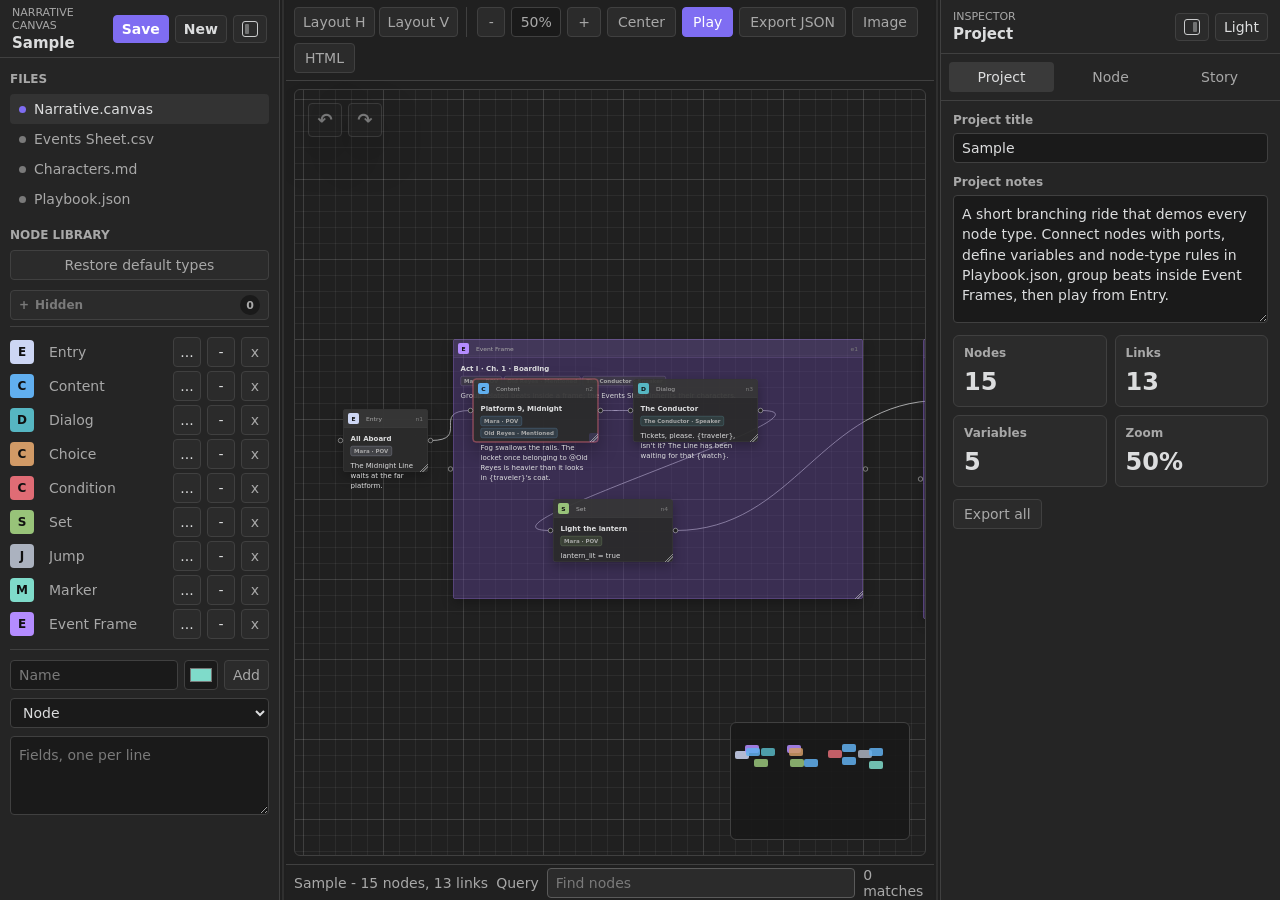
==== commit 173dd9fe: "Release Narrative Canvas 1.0.4" ====
--- a/index.html
+++ b/index.html
@@ -8,15 +8,18 @@
   </head>
   <body>
     <div class="app-shell">
-      <aside class="sidebar sidebar-left">
+      <aside class="sidebar sidebar-left" data-sidebar="left">
         <header class="pane-header">
-          <div>
+          <div class="pane-title">
             <span class="pane-kicker">Narrative Canvas</span>
             <h1 id="vaultProjectTitle">Sample</h1>
           </div>
           <div class="header-actions">
             <button class="icon-button save-project-button" title="Save project state" data-action="save-project" type="button">Save</button>
             <button class="icon-button new-project-button" title="New project" data-action="new-project" type="button">New</button>
+            <button class="icon-button sidebar-toggle-button" title="Collapse left sidebar" aria-label="Collapse left sidebar" data-sidebar-toggle="left" type="button">
+              <span class="sidebar-toggle-icon sidebar-toggle-icon-left" aria-hidden="true"></span>
+            </button>
           </div>
         </header>
 
@@ -24,19 +27,19 @@
           <h2>Files</h2>
           <button class="tree-item active" data-file-id="adventure">
             <span class="file-dot"></span>
-            Narrative.canvas
+            <span class="tree-item-label">Narrative.canvas</span>
           </button>
           <button class="tree-item" data-file-id="events">
             <span class="file-dot muted"></span>
-            Events Sheet.csv
+            <span class="tree-item-label">Events Sheet.csv</span>
           </button>
           <button class="tree-item" data-file-id="characters">
             <span class="file-dot muted"></span>
-            Characters.md
+            <span class="tree-item-label">Characters.md</span>
           </button>
           <button class="tree-item" data-file-id="variables">
             <span class="file-dot muted"></span>
-            Playbook.json
+            <span class="tree-item-label">Playbook.json</span>
           </button>
         </section>
 
@@ -58,9 +61,10 @@
           </div>
         </section>
       </aside>
-
-      <main class="workspace">
-        <header id="workspaceToolbar" class="workspace-tabs">
+      <div class="sidebar-resizer sidebar-resizer-left" data-sidebar-resizer="left" role="separator" aria-orientation="vertical" aria-label="Resize left sidebar"></div>
+
+      <main class="canvas-workspace">
+        <header id="workspaceToolbar" class="canvas-workspace-tabs">
           <div class="toolbar-group">
             <span class="auto-layout-controls" data-files="adventure" role="group" aria-label="Auto layout">
               <button class="toolbar-button compact-button" data-action="auto-layout" data-layout-orientation="horizontal" title="Auto layout left to right">Layout H</button>
@@ -78,7 +82,7 @@
           <input id="fileInput" type="file" accept="application/json,.json,.ncanvas,.narrativecanvas" hidden>
         </header>
 
-        <section id="canvasPanel" class="workspace-view canvas-panel active">
+        <section id="canvasPanel" class="canvas-workspace-view canvas-panel active">
           <div class="canvas-frame">
             <div class="canvas-history" role="group" aria-label="History">
               <button id="undoButton" class="canvas-history-button" data-action="undo" type="button" title="Undo (Cmd/Ctrl+Z)" aria-label="Undo" disabled>↶</button>
@@ -95,13 +99,13 @@
             <div id="minimap" class="minimap" role="button" aria-label="Move canvas viewport"></div>
           </div>
         </section>
-        <section id="charactersPanel" class="workspace-view document-panel" aria-label="Characters"></section>
-        <section id="variablesPanel" class="workspace-view document-panel" aria-label="Variables"></section>
-        <section id="eventsPanel" class="workspace-view document-panel event-sheet-panel" aria-label="Events Sheet"></section>
+        <section id="charactersPanel" class="canvas-workspace-view document-panel" aria-label="Characters"></section>
+        <section id="variablesPanel" class="canvas-workspace-view document-panel" aria-label="Variables"></section>
+        <section id="eventsPanel" class="canvas-workspace-view document-panel event-sheet-panel" aria-label="Events Sheet"></section>
 
         <footer class="status-bar">
           <div id="statusText">Ready</div>
-          <label class="search-box">
+          <label class="canvas-search-box">
             Query
             <input id="queryInput" type="search" placeholder="Find nodes">
           </label>
@@ -109,13 +113,17 @@
         </footer>
       </main>
 
-      <aside class="sidebar sidebar-right">
+      <div class="sidebar-resizer sidebar-resizer-right" data-sidebar-resizer="right" role="separator" aria-orientation="vertical" aria-label="Resize right sidebar"></div>
+      <aside class="sidebar sidebar-right" data-sidebar="right">
         <header class="pane-header compact">
-          <div>
+          <div class="pane-title">
             <span class="pane-kicker">Inspector</span>
             <h1 id="inspectorTitle">Project</h1>
           </div>
           <div class="header-actions">
+            <button class="icon-button sidebar-toggle-button" title="Collapse right sidebar" aria-label="Collapse right sidebar" data-sidebar-toggle="right" type="button">
+              <span class="sidebar-toggle-icon sidebar-toggle-icon-right" aria-hidden="true"></span>
+            </button>
             <button id="themeToggle" class="icon-button theme-toggle-button" title="Switch theme" data-action="toggle-theme" type="button" aria-pressed="false">Light</button>
           </div>
         </header>
--- a/canvas.css
+++ b/canvas.css
@@ -163,13 +163,45 @@
 }
 
 .app-shell {
-  display: grid;
-  grid-template-columns: minmax(220px, 280px) minmax(420px, 1fr) minmax(280px, 340px);
+  --sidebar-left-width: 280px;
+  --sidebar-right-width: 340px;
+  --sidebar-left-track: var(--sidebar-left-width);
+  --sidebar-right-track: var(--sidebar-right-width);
+  --sidebar-left-resizer-width: 6px;
+  --sidebar-right-resizer-width: 6px;
+  --sidebar-collapsed-width: 36px;
+  --workspace-min-width: 420px;
+  display: grid;
+  grid-template-columns:
+    var(--sidebar-left-track)
+    var(--sidebar-left-resizer-width)
+    minmax(var(--workspace-min-width), 1fr)
+    var(--sidebar-right-resizer-width)
+    var(--sidebar-right-track);
   width: 100%;
   height: 100%;
   min-height: 0;
   overflow: hidden;
   background: var(--background-primary);
+}
+
+.app-shell[data-sidebar-left="collapsed"] {
+  --sidebar-left-track: var(--sidebar-collapsed-width);
+  --sidebar-left-resizer-width: 0px;
+}
+
+.app-shell[data-sidebar-right="collapsed"] {
+  --sidebar-right-track: var(--sidebar-collapsed-width);
+  --sidebar-right-resizer-width: 0px;
+}
+
+.app-shell.sidebar-resizing {
+  cursor: col-resize;
+  user-select: none;
+}
+
+.app-shell.sidebar-resizing * {
+  cursor: col-resize !important;
 }
 
 .icon-button,
@@ -195,6 +227,8 @@
 }
 
 .sidebar {
+  position: relative;
+  width: 100%;
   min-width: 0;
   min-height: 0;
   overflow: auto;
@@ -203,6 +237,39 @@
   background: var(--background-secondary);
 }
 
+.sidebar-resizer {
+  position: relative;
+  z-index: 20;
+  min-width: 0;
+  min-height: 0;
+  cursor: col-resize;
+  background: var(--background-primary);
+}
+
+.sidebar-resizer::before {
+  content: "";
+  position: absolute;
+  top: 0;
+  bottom: 0;
+  left: 50%;
+  width: 1px;
+  background: var(--background-modifier-border);
+  transform: translateX(-50%);
+  transition: background 140ms ease, width 140ms ease;
+}
+
+.sidebar-resizer:hover::before,
+.app-shell[data-sidebar-resizing="left"] .sidebar-resizer-left::before,
+.app-shell[data-sidebar-resizing="right"] .sidebar-resizer-right::before {
+  width: 2px;
+  background: var(--interactive-accent);
+}
+
+.app-shell[data-sidebar-left="collapsed"] .sidebar-resizer-left,
+.app-shell[data-sidebar-right="collapsed"] .sidebar-resizer-right {
+  pointer-events: none;
+}
+
 .sidebar-right {
   display: grid;
   grid-template-rows: auto auto minmax(0, 1fr);
@@ -225,6 +292,10 @@
   min-width: 0;
 }
 
+.pane-title {
+  min-width: 0;
+}
+
 .header-actions {
   display: inline-flex;
   align-items: center;
@@ -238,6 +309,84 @@
   width: auto;
   min-width: 28px;
   padding: 0 8px;
+  white-space: nowrap;
+}
+
+.sidebar-toggle-button {
+  width: 28px;
+  padding: 0;
+}
+
+.sidebar-toggle-icon {
+  position: relative;
+  display: block;
+  width: 16px;
+  height: 16px;
+  border: 1.5px solid currentColor;
+  border-radius: 3px;
+  color: currentColor;
+  opacity: 0.9;
+}
+
+.sidebar-toggle-icon::before {
+  content: "";
+  position: absolute;
+  top: 2px;
+  bottom: 2px;
+  width: 4px;
+  border-radius: 1px;
+  background: currentColor;
+  opacity: 0.45;
+}
+
+.sidebar-toggle-icon-left::before {
+  left: 2px;
+}
+
+.sidebar-toggle-icon-right::before {
+  right: 2px;
+}
+
+.app-shell[data-sidebar-left="collapsed"] .sidebar-toggle-icon-left::before {
+  right: 2px;
+  left: auto;
+}
+
+.app-shell[data-sidebar-right="collapsed"] .sidebar-toggle-icon-right::before {
+  right: auto;
+  left: 2px;
+}
+
+.app-shell[data-sidebar-left="collapsed"] .sidebar-left,
+.app-shell[data-sidebar-right="collapsed"] .sidebar-right {
+  overflow: hidden;
+  padding-bottom: 0;
+}
+
+.app-shell[data-sidebar-left="collapsed"] .sidebar-left .pane-header,
+.app-shell[data-sidebar-right="collapsed"] .sidebar-right .pane-header {
+  align-items: flex-start;
+  justify-content: center;
+  height: 100%;
+  padding: 8px 4px;
+  border-bottom: 0;
+}
+
+.app-shell[data-sidebar-left="collapsed"] .sidebar-left .pane-title,
+.app-shell[data-sidebar-left="collapsed"] .sidebar-left .nav-section,
+.app-shell[data-sidebar-left="collapsed"] .sidebar-left .header-actions .icon-button:not(.sidebar-toggle-button),
+.app-shell[data-sidebar-right="collapsed"] .sidebar-right .pane-title,
+.app-shell[data-sidebar-right="collapsed"] .sidebar-right .inspector-tabs,
+.app-shell[data-sidebar-right="collapsed"] .sidebar-right .inspector-panel,
+.app-shell[data-sidebar-right="collapsed"] .sidebar-right .header-actions .icon-button:not(.sidebar-toggle-button) {
+  display: none;
+}
+
+.app-shell[data-sidebar-left="collapsed"] .sidebar-left .header-actions,
+.app-shell[data-sidebar-right="collapsed"] .sidebar-right .header-actions {
+  justify-content: center;
+  margin: 0;
+  gap: 0;
 }
 
 .pane-header.compact {
@@ -283,6 +432,9 @@
   font-weight: 650;
   text-transform: uppercase;
   letter-spacing: 0;
+  overflow: hidden;
+  text-overflow: ellipsis;
+  white-space: nowrap;
 }
 
 .tree-item,
@@ -296,6 +448,15 @@
   padding: 6px 8px;
   text-align: left;
   color: var(--text-muted);
+  overflow: hidden;
+  white-space: nowrap;
+}
+
+.tree-item-label {
+  min-width: 0;
+  overflow: hidden;
+  text-overflow: ellipsis;
+  white-space: nowrap;
 }
 
 .tree-item:hover,
@@ -306,6 +467,7 @@
 }
 
 .file-dot {
+  flex: 0 0 auto;
   width: 7px;
   height: 7px;
   border-radius: 50%;
@@ -512,7 +674,7 @@
   font-size: 12px;
 }
 
-.workspace {
+.canvas-workspace {
   display: grid;
   grid-template-rows: auto minmax(0, 1fr) 36px;
   align-content: stretch;
@@ -522,14 +684,14 @@
   background: var(--background-primary);
 }
 
-.app-shell[data-active-file="characters"] .workspace,
-.app-shell[data-active-file="variables"] .workspace,
-.app-shell[data-active-file="events"] .workspace {
+.app-shell[data-active-file="characters"] .canvas-workspace,
+.app-shell[data-active-file="variables"] .canvas-workspace,
+.app-shell[data-active-file="events"] .canvas-workspace {
   grid-template-rows: auto minmax(0, auto) 36px;
   align-content: start;
 }
 
-.workspace-tabs {
+.canvas-workspace-tabs {
   display: flex;
   flex-wrap: wrap;
   align-items: center;
@@ -660,14 +822,14 @@
   background: var(--background-control);
 }
 
-.workspace-view {
+.canvas-workspace-view {
   display: none;
   min-width: 0;
   min-height: 0;
   overflow: auto;
 }
 
-.workspace-view.active {
+.canvas-workspace-view.active {
   display: block;
 }
 
@@ -1300,7 +1462,7 @@
   text-align: left;
 }
 
-.search-box {
+.canvas-search-box {
   display: grid;
   grid-template-columns: auto minmax(0, 1fr);
   align-items: center;
@@ -1311,14 +1473,14 @@
   text-align: left;
 }
 
-.search-box input {
+.canvas-search-box input {
   background: var(--background-secondary-alt);
   border-color: var(--background-modifier-border-hover);
   color: var(--text-normal);
   -webkit-text-fill-color: var(--text-normal);
 }
 
-.search-box input:focus {
+.canvas-search-box input:focus {
   background: var(--background-secondary-alt);
   color: var(--text-normal);
   -webkit-text-fill-color: var(--text-normal);
@@ -1380,6 +1542,9 @@
 .inspector-tab {
   height: 30px;
   color: var(--text-muted);
+  overflow: hidden;
+  text-overflow: ellipsis;
+  white-space: nowrap;
 }
 
 .inspector-tab.active {
@@ -2684,7 +2849,9 @@
 
 @media (max-width: 1320px) {
   .app-shell {
-    grid-template-columns: minmax(200px, 240px) minmax(360px, 1fr) minmax(280px, 320px);
+    --sidebar-left-width: 240px;
+    --sidebar-right-width: 320px;
+    --workspace-min-width: 360px;
   }
 }
 
@@ -2694,19 +2861,19 @@
   }
 
   .app-shell {
-    grid-template-columns: 220px minmax(360px, 1fr) 300px;
-    width: 1000px;
-    min-width: 1000px;
+    --workspace-min-width: 360px;
+    width: max(1000px, calc(var(--sidebar-left-track) + var(--sidebar-left-resizer-width) + var(--workspace-min-width) + var(--sidebar-right-resizer-width) + var(--sidebar-right-track)));
+    min-width: max(1000px, calc(var(--sidebar-left-track) + var(--sidebar-left-resizer-width) + var(--workspace-min-width) + var(--sidebar-right-resizer-width) + var(--sidebar-right-track)));
     height: 100vh;
     min-height: 100vh;
   }
 
-  .workspace {
+  .canvas-workspace {
     min-height: 100vh;
     grid-template-rows: auto minmax(560px, calc(100vh - 150px)) auto;
   }
 
-  .workspace-tabs {
+  .canvas-workspace-tabs {
     flex-wrap: wrap;
     height: auto;
   }
@@ -2737,9 +2904,9 @@
     min-height: 96px;
   }
 
-  .app-shell[data-active-file="characters"] .workspace,
-  .app-shell[data-active-file="variables"] .workspace,
-  .app-shell[data-active-file="events"] .workspace {
+  .app-shell[data-active-file="characters"] .canvas-workspace,
+  .app-shell[data-active-file="variables"] .canvas-workspace,
+  .app-shell[data-active-file="events"] .canvas-workspace {
     min-height: 0;
     grid-template-rows: auto auto auto;
   }
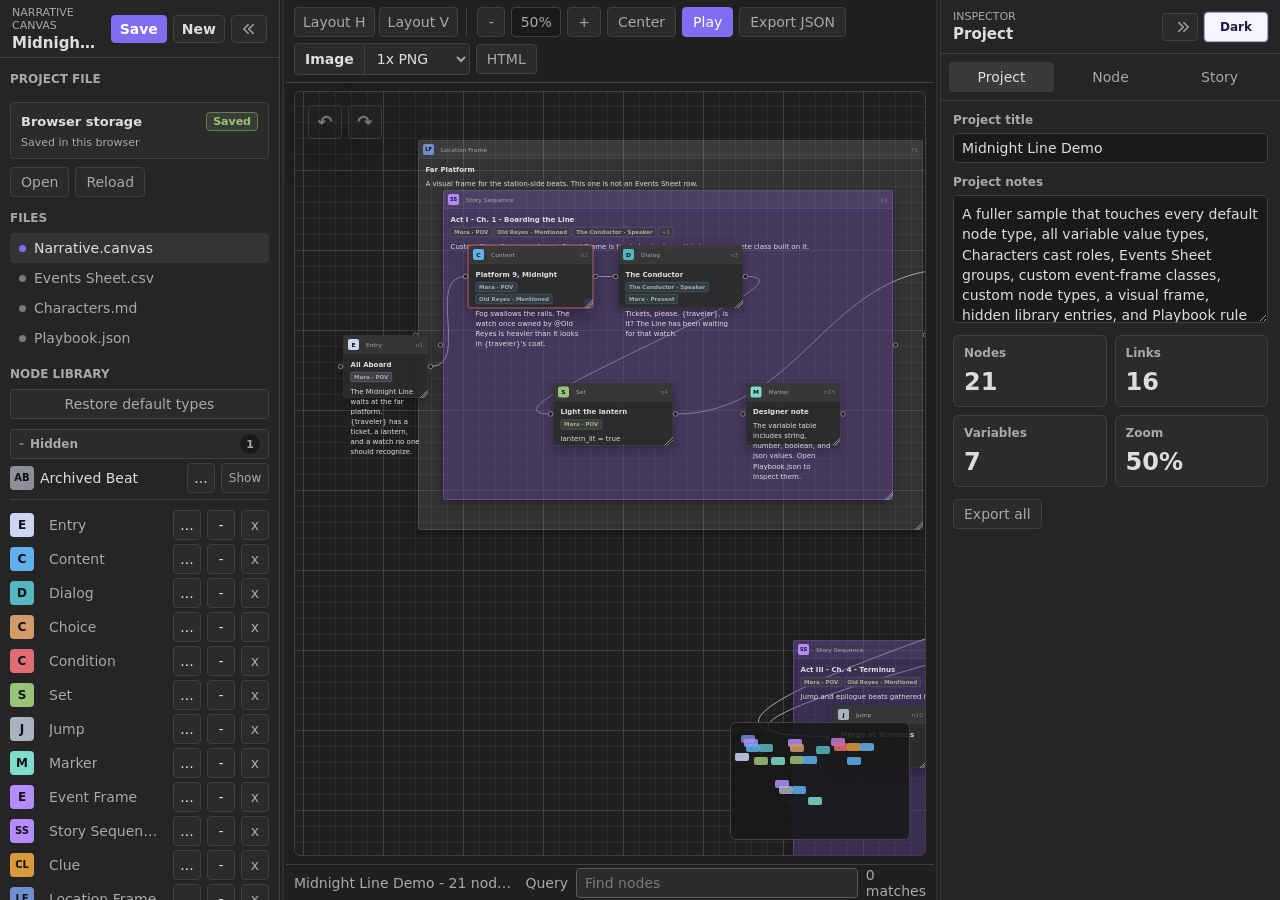
==== commit a24ac961: "Optimize large project rendering" ====
--- a/index.html
+++ b/index.html
@@ -4,7 +4,7 @@
     <meta charset="utf-8">
     <meta name="viewport" content="width=device-width, initial-scale=1">
     <title>Narrative Canvas</title>
-    <link rel="stylesheet" href="./canvas.css?v=20260603-release">
+    <link rel="stylesheet" href="./canvas.css?v=20260604-ui">
   </head>
   <body>
     <div class="app-shell">
@@ -22,6 +22,24 @@
             </button>
           </div>
         </header>
+
+        <section class="nav-section project-file-section">
+          <h2>Project File</h2>
+          <div class="project-file-card" aria-live="polite">
+            <div class="project-file-main">
+              <span id="projectFileName">Browser storage</span>
+              <span id="projectDirtyIndicator" class="project-save-indicator" data-save-state="saved" aria-live="polite">
+                <span class="project-save-spinner" aria-hidden="true"></span>
+                <span data-save-label>Saved</span>
+              </span>
+            </div>
+            <small id="projectFilePath">Saved in this browser</small>
+          </div>
+          <div class="project-file-actions">
+            <button class="small-button" data-action="open-project-file" type="button">Open</button>
+            <button class="small-button" data-action="reload-project-file" type="button">Reload</button>
+          </div>
+        </section>
 
         <section class="nav-section">
           <h2>Files</h2>
@@ -76,7 +94,18 @@
             <button class="toolbar-button" data-action="center-view" data-files="adventure" title="Center canvas">Center</button>
             <button class="toolbar-button primary" data-action="play" data-files="adventure" title="Play from entry">Play</button>
             <button class="toolbar-button" data-action="export-json" data-files="adventure" title="Export full project JSON">Export JSON</button>
-            <button class="toolbar-button" data-action="export-image" data-files="adventure" title="Export canvas as PNG">Image</button>
+            <span class="export-image-controls" data-files="adventure" role="group" aria-label="Image export">
+              <button class="toolbar-button export-image-button" data-action="export-image" title="Export canvas as PNG">Image</button>
+              <label class="export-image-scale-label" title="Image export resolution">
+                <span class="visually-hidden">Image resolution</span>
+                <select id="exportImageScale" class="toolbar-select" title="Image resolution">
+                  <option value="1">1x PNG</option>
+                  <option value="2">2x PNG</option>
+                  <option value="3">3x PNG</option>
+                  <option value="4">4x PNG</option>
+                </select>
+              </label>
+            </span>
             <button class="toolbar-button" data-action="export-html" data-files="adventure" title="Export printable HTML">HTML</button>
           </div>
           <input id="fileInput" type="file" accept="application/json,.json,.ncanvas,.narrativecanvas" hidden>
@@ -124,7 +153,7 @@
             <button class="icon-button sidebar-toggle-button" title="Collapse right sidebar" aria-label="Collapse right sidebar" data-sidebar-toggle="right" type="button">
               <span class="sidebar-toggle-icon sidebar-toggle-icon-right" aria-hidden="true"></span>
             </button>
-            <button id="themeToggle" class="icon-button theme-toggle-button" title="Switch theme" data-action="toggle-theme" type="button" aria-pressed="false">Light</button>
+            <button id="themeToggle" class="icon-button theme-toggle-button" title="Switch theme" data-action="toggle-theme" type="button" aria-pressed="true">Dark</button>
           </div>
         </header>
 
@@ -169,10 +198,11 @@
         <header>
           <span class="pane-kicker">New Canvas</span>
           <h2>Discard the current canvas and create a blank one?</h2>
-        </header>
-        <footer class="confirm-actions">
-          <button class="small-button confirm-muted" value="confirm">Create</button>
-          <button class="small-button confirm-cancel" value="cancel" autofocus>Cancel</button>
+          <p id="newProjectPathPreview" class="confirm-body">A new project file will be created when possible.</p>
+        </header>
+        <footer class="confirm-actions">
+          <button class="small-button confirm-muted" value="confirm" type="button" data-action="confirm-new-project">Create</button>
+          <button class="small-button confirm-cancel" value="cancel" type="button" data-action="cancel-new-project" autofocus>Cancel</button>
         </footer>
       </form>
     </dialog>
@@ -350,6 +380,6 @@
       </section>
     </dialog>
 
-    <script src="./app.js?v=20260603-release"></script>
+    <script src="./app.js?v=20260604-ui"></script>
   </body>
 </html>
--- a/canvas.css
+++ b/canvas.css
@@ -201,7 +201,7 @@
 }
 
 .app-shell.sidebar-resizing * {
-  cursor: col-resize !important;
+  cursor: col-resize;
 }
 
 .icon-button,
@@ -320,41 +320,55 @@
 .sidebar-toggle-icon {
   position: relative;
   display: block;
-  width: 16px;
-  height: 16px;
-  border: 1.5px solid currentColor;
-  border-radius: 3px;
+  width: 18px;
+  height: 18px;
   color: currentColor;
-  opacity: 0.9;
-}
-
-.sidebar-toggle-icon::before {
+  opacity: 0.82;
+}
+
+.sidebar-toggle-icon::before,
+.sidebar-toggle-icon::after {
   content: "";
   position: absolute;
-  top: 2px;
-  bottom: 2px;
-  width: 4px;
+  top: 5px;
+  width: 6px;
+  height: 6px;
+  border-top: 2px solid currentColor;
+  border-right: 2px solid currentColor;
   border-radius: 1px;
-  background: currentColor;
-  opacity: 0.45;
-}
-
-.sidebar-toggle-icon-left::before {
-  left: 2px;
-}
-
-.sidebar-toggle-icon-right::before {
-  right: 2px;
-}
-
-.app-shell[data-sidebar-left="collapsed"] .sidebar-toggle-icon-left::before {
-  right: 2px;
-  left: auto;
-}
-
-.app-shell[data-sidebar-right="collapsed"] .sidebar-toggle-icon-right::before {
-  right: auto;
-  left: 2px;
+  opacity: 0.72;
+  transition: transform 140ms ease, opacity 140ms ease;
+}
+
+.sidebar-toggle-icon::before {
+  left: 4px;
+}
+
+.sidebar-toggle-icon::after {
+  left: 9px;
+}
+
+.sidebar-toggle-icon-left::before,
+.sidebar-toggle-icon-left::after,
+.app-shell[data-sidebar-right="collapsed"] .sidebar-toggle-icon-right::before,
+.app-shell[data-sidebar-right="collapsed"] .sidebar-toggle-icon-right::after {
+  transform: rotate(225deg);
+}
+
+.sidebar-toggle-icon-right::before,
+.sidebar-toggle-icon-right::after,
+.app-shell[data-sidebar-left="collapsed"] .sidebar-toggle-icon-left::before,
+.app-shell[data-sidebar-left="collapsed"] .sidebar-toggle-icon-left::after {
+  transform: rotate(45deg);
+}
+
+.sidebar-toggle-button:hover .sidebar-toggle-icon {
+  opacity: 1;
+}
+
+.sidebar-toggle-button:hover .sidebar-toggle-icon::before,
+.sidebar-toggle-button:hover .sidebar-toggle-icon::after {
+  opacity: 0.95;
 }
 
 .app-shell[data-sidebar-left="collapsed"] .sidebar-left,
@@ -365,10 +379,10 @@
 
 .app-shell[data-sidebar-left="collapsed"] .sidebar-left .pane-header,
 .app-shell[data-sidebar-right="collapsed"] .sidebar-right .pane-header {
-  align-items: flex-start;
+  align-items: center;
   justify-content: center;
-  height: 100%;
-  padding: 8px 4px;
+  height: 58px;
+  padding: 8px 0;
   border-bottom: 0;
 }
 
@@ -385,8 +399,65 @@
 .app-shell[data-sidebar-left="collapsed"] .sidebar-left .header-actions,
 .app-shell[data-sidebar-right="collapsed"] .sidebar-right .header-actions {
   justify-content: center;
+  width: 100%;
   margin: 0;
   gap: 0;
+}
+
+.app-shell[data-sidebar-left="collapsed"] .sidebar-left .sidebar-toggle-button,
+.app-shell[data-sidebar-right="collapsed"] .sidebar-right .sidebar-toggle-button {
+  width: 100%;
+  min-width: 0;
+  height: 30px;
+  border-width: 0;
+  border-color: transparent;
+  border-radius: 0;
+  background: transparent;
+  box-shadow: none;
+  transition: background-color 140ms ease, color 140ms ease, opacity 140ms ease;
+}
+
+.app-shell[data-sidebar-left="collapsed"] .sidebar-left .sidebar-toggle-button:hover,
+.app-shell[data-sidebar-right="collapsed"] .sidebar-right .sidebar-toggle-button:hover {
+  border-width: 0;
+  border-color: transparent;
+  background: color-mix(in srgb, var(--background-modifier-hover) 72%, transparent);
+}
+
+.theme-toggle-button {
+  position: relative;
+  justify-content: center;
+  width: 64px;
+  min-width: 64px;
+  padding: 0 10px;
+  border-color: #a99dff;
+  background: #f0edff;
+  color: #201a45;
+  font-size: 12px;
+  font-weight: 700;
+  box-shadow: 0 0 0 1px rgba(255, 255, 255, 0.08);
+}
+
+.theme-toggle-button::before {
+  content: none;
+  display: none;
+}
+
+.theme-toggle-button[aria-pressed="true"] {
+  border-color: #b8afff;
+  background: #f7f5ff;
+  color: #201a45;
+}
+
+.theme-toggle-button[aria-pressed="true"]::before {
+  content: none;
+  display: none;
+}
+
+.theme-toggle-button:hover {
+  border-color: #c6bfff;
+  background: #ffffff;
+  color: #201a45;
 }
 
 .pane-header.compact {
@@ -421,6 +492,52 @@
   background: var(--background-secondary-alt);
 }
 
+.theme-toggle-button.icon-button,
+.theme-toggle-button.icon-button[aria-pressed="true"] {
+  width: 64px;
+  min-width: 64px;
+  height: 30px;
+  padding: 0 10px;
+  border: 1px solid #a99dff;
+  background: #f7f5ff;
+  background-color: #f7f5ff;
+  background-image: none;
+  color: #201a45;
+  box-shadow: 0 0 0 1px rgba(255, 255, 255, 0.08);
+}
+
+.theme-toggle-button.icon-button::before,
+.theme-toggle-button.icon-button[aria-pressed="true"]::before {
+  content: none;
+  display: none;
+}
+
+.theme-toggle-button.icon-button:hover,
+.theme-toggle-button.icon-button[aria-pressed="true"]:hover {
+  border-color: #c6bfff;
+  background: #ffffff;
+  background-color: #ffffff;
+  color: #201a45;
+}
+
+.sidebar-toggle-button[aria-expanded="false"] {
+  width: 100%;
+  min-width: 0;
+  height: 30px;
+  border-width: 0;
+  border-color: transparent;
+  border-radius: 0;
+  background: transparent;
+  box-shadow: none;
+  transition: background-color 140ms ease, color 140ms ease, opacity 140ms ease;
+}
+
+.sidebar-toggle-button[aria-expanded="false"]:hover {
+  border-width: 0;
+  border-color: transparent;
+  background: color-mix(in srgb, var(--background-modifier-hover) 72%, transparent);
+}
+
 .nav-section {
   padding: 14px 10px 0;
 }
@@ -435,6 +552,109 @@
   overflow: hidden;
   text-overflow: ellipsis;
   white-space: nowrap;
+}
+
+.project-file-section {
+  display: grid;
+  gap: 8px;
+}
+
+.project-file-card {
+  display: grid;
+  gap: 5px;
+  min-width: 0;
+  padding: 9px 10px;
+  border: 1px solid var(--background-modifier-border);
+  border-radius: var(--radius-s);
+  background: var(--background-secondary-alt);
+}
+
+.project-file-main,
+.project-file-actions {
+  display: flex;
+  align-items: center;
+  gap: 6px;
+  min-width: 0;
+}
+
+.project-file-actions {
+  flex-wrap: wrap;
+}
+
+#projectFileName,
+#projectFilePath {
+  min-width: 0;
+  overflow: hidden;
+  text-overflow: ellipsis;
+  white-space: nowrap;
+}
+
+#projectFileName {
+  flex: 1 1 auto;
+  color: var(--text-normal);
+  font-size: 13px;
+  font-weight: 650;
+}
+
+#projectFilePath {
+  color: var(--text-muted);
+  font-size: 11px;
+}
+
+.project-save-indicator {
+  flex: 0 0 auto;
+  display: inline-flex;
+  align-items: center;
+  gap: 5px;
+  padding: 2px 6px;
+  border-radius: var(--radius-s);
+  font-size: 11px;
+  font-weight: 700;
+  line-height: 1.2;
+}
+
+.project-save-indicator[data-save-state="saved"] {
+  border: 1px solid color-mix(in srgb, var(--accent-green) 45%, var(--background-modifier-border));
+  background: color-mix(in srgb, var(--accent-green) 12%, transparent);
+  color: var(--accent-green);
+}
+
+.project-save-indicator[data-save-state="unsaved"] {
+  border: 1px solid color-mix(in srgb, var(--accent-yellow) 52%, var(--background-modifier-border));
+  background: color-mix(in srgb, var(--accent-yellow) 14%, transparent);
+  color: var(--accent-yellow);
+}
+
+.project-save-indicator[data-save-state="saving"] {
+  border: 1px solid color-mix(in srgb, var(--focus-accent) 50%, var(--background-modifier-border));
+  background: color-mix(in srgb, var(--focus-accent) 14%, transparent);
+  color: var(--focus-accent);
+}
+
+.project-save-indicator[data-save-state="error"] {
+  border: 1px solid color-mix(in srgb, var(--accent-red) 58%, var(--background-modifier-border));
+  background: color-mix(in srgb, var(--accent-red) 12%, transparent);
+  color: var(--accent-red);
+}
+
+.project-save-spinner {
+  display: none;
+  width: 10px;
+  height: 10px;
+  border: 2px solid currentColor;
+  border-right-color: transparent;
+  border-radius: 50%;
+}
+
+.project-save-indicator[data-save-state="saving"] .project-save-spinner {
+  display: inline-block;
+  animation: project-save-spin 800ms linear infinite;
+}
+
+@keyframes project-save-spin {
+  to {
+    transform: rotate(360deg);
+  }
 }
 
 .tree-item,
@@ -675,6 +895,7 @@
 }
 
 .canvas-workspace {
+  position: relative;
   display: grid;
   grid-template-rows: auto minmax(0, 1fr) 36px;
   align-content: stretch;
@@ -704,6 +925,10 @@
   background: var(--workspace-bar-bg);
 }
 
+.canvas-workspace-tabs[hidden] {
+  display: none;
+}
+
 .toolbar-group {
   display: flex;
   flex: 0 1 auto;
@@ -764,6 +989,67 @@
 
 .compact-button {
   padding: 0 8px;
+}
+
+.export-image-controls {
+  display: inline-flex;
+  align-items: center;
+  flex: 0 0 auto;
+  gap: 0;
+  overflow: hidden;
+  border: 1px solid var(--background-modifier-border);
+  border-radius: var(--radius-s);
+  background: var(--background-secondary-alt);
+  box-shadow: var(--input-shadow);
+}
+
+.export-image-controls[hidden] {
+  display: none;
+}
+
+.export-image-controls:hover,
+.export-image-controls:focus-within {
+  border-color: var(--interactive-accent);
+}
+
+.export-image-scale-label {
+  display: inline-flex;
+  align-items: center;
+  width: auto;
+}
+
+.export-image-controls .export-image-button,
+.export-image-controls .toolbar-select {
+  border: 0;
+  border-radius: 0;
+  box-shadow: none;
+  background-color: transparent;
+}
+
+.export-image-controls .export-image-button {
+  color: var(--text-normal);
+  font-weight: 650;
+}
+
+.export-image-controls .toolbar-select {
+  border-left: 1px solid var(--background-modifier-border);
+}
+
+.toolbar-select {
+  width: auto;
+  min-width: 84px;
+  height: 30px;
+  padding: 4px 24px 4px 8px;
+  border-color: var(--background-modifier-border);
+  background-color: var(--background-secondary-alt);
+  color: var(--text-muted);
+  cursor: pointer;
+}
+
+.toolbar-select:hover,
+.toolbar-select:focus {
+  border-color: var(--interactive-accent);
+  color: var(--text-normal);
 }
 
 .auto-layout-controls {
@@ -905,6 +1191,20 @@
   min-height: 0;
 }
 
+.document-limit-notice {
+  display: flex;
+  align-items: center;
+  justify-content: center;
+  flex-wrap: wrap;
+  gap: 10px;
+  min-width: 0;
+  padding: 10px 12px;
+  border: 1px solid var(--background-modifier-border);
+  border-radius: var(--radius-s);
+  background: var(--background-secondary);
+  color: var(--text-muted);
+}
+
 .document-header {
   display: flex;
   align-items: flex-start;
@@ -936,6 +1236,50 @@
 .document-meta {
   color: var(--text-muted);
   font-size: 12px;
+}
+
+.document-filter-bar {
+  display: flex;
+  flex-wrap: wrap;
+  gap: 8px;
+  align-items: center;
+  min-width: 0;
+}
+
+.filter-chip {
+  display: inline-flex;
+  align-items: center;
+  min-height: 28px;
+  max-width: 100%;
+  gap: 6px;
+  padding: 4px 8px;
+  border: 1px solid var(--background-modifier-border);
+  border-radius: var(--radius-s);
+  background: var(--background-secondary-alt);
+  color: var(--text-muted);
+  font-size: 12px;
+  line-height: 1.2;
+}
+
+.filter-chip.quiet {
+  color: var(--text-faint);
+}
+
+.filter-chip button {
+  flex: 0 0 auto;
+  min-height: 20px;
+  padding: 0 6px;
+  border: 1px solid var(--background-modifier-border);
+  border-radius: var(--radius-s);
+  background: var(--background-secondary);
+  color: var(--text-normal);
+  cursor: pointer;
+  font-size: 11px;
+}
+
+.filter-chip button:hover {
+  border-color: var(--focus-accent);
+  background: var(--background-modifier-hover);
 }
 
 .canvas-viewport {
@@ -1351,7 +1695,7 @@
 }
 
 .node-context-menu[hidden] {
-  display: none !important;
+  display: none;
 }
 
 .node-context-menu .context-menu-label {
@@ -1443,21 +1787,27 @@
 }
 
 .status-bar {
+  position: relative;
   display: flex;
   align-items: center;
   justify-content: flex-start;
   gap: 8px;
   width: 100%;
+  min-width: 0;
   padding: 4px 8px;
+  overflow: hidden;
   border-top: 1px solid var(--background-modifier-border);
   background: var(--workspace-bar-bg);
   color: var(--text-muted);
   text-align: left;
+  z-index: 1;
 }
 
 #statusText {
-  flex: 0 0 auto;
-  min-width: 0;
+  flex: 0 1 auto;
+  min-width: 0;
+  overflow: hidden;
+  text-overflow: ellipsis;
   white-space: nowrap;
   text-align: left;
 }
@@ -1468,7 +1818,7 @@
   align-items: center;
   flex: 0 1 420px;
   max-width: 520px;
-  min-width: 260px;
+  min-width: min(260px, 100%);
   gap: 8px;
   text-align: left;
 }
@@ -1518,6 +1868,11 @@
   padding: 4px 8px;
 }
 
+input[type="checkbox"],
+input[type="radio"] {
+  accent-color: var(--interactive-accent);
+}
+
 textarea {
   min-height: 128px;
   padding: 8px;
@@ -1577,6 +1932,7 @@
 .field {
   display: grid;
   gap: 6px;
+  min-width: 0;
 }
 
 .field span,
@@ -1588,8 +1944,9 @@
 
 .field-row {
   display: grid;
-  grid-template-columns: 1fr 1fr;
+  grid-template-columns: minmax(0, 1fr) minmax(0, 1fr);
   gap: 8px;
+  min-width: 0;
 }
 
 .button-row {
@@ -1784,18 +2141,29 @@
 
 .character-grid {
   display: grid;
-  grid-template-columns: repeat(auto-fit, minmax(280px, 1fr));
+  grid-template-columns: repeat(auto-fit, minmax(min(100%, 320px), 1fr));
   gap: 12px;
   align-items: start;
+  min-width: 0;
 }
 
 .character-card {
   display: grid;
   gap: 12px;
+  min-width: 0;
+  max-width: 100%;
+  overflow: hidden;
+  contain: layout paint;
   padding: 12px;
   border: 1px solid var(--background-modifier-border);
   border-radius: var(--radius-m);
   background: var(--background-secondary);
+}
+
+.character-card input,
+.character-card textarea {
+  width: 100%;
+  min-width: 0;
 }
 
 .character-search-box {
@@ -1831,12 +2199,14 @@
   grid-template-columns: minmax(0, 1fr) auto;
   align-items: end;
   gap: 8px;
+  min-width: 0;
 }
 
 .character-card-actions {
   display: flex;
   gap: 6px;
   align-items: end;
+  min-width: 0;
 }
 
 .character-card textarea {
@@ -1864,18 +2234,24 @@
   display: flex;
   flex-direction: column;
   gap: 8px;
+  min-width: 0;
+  max-width: 100%;
 }
 
 .character-backlink-section {
   display: flex;
   flex-direction: column;
   gap: 14px;
+  min-width: 0;
+  max-width: 100%;
 }
 
 .character-backlink-group {
   display: flex;
   flex-direction: column;
   gap: 8px;
+  min-width: 0;
+  max-width: 100%;
 }
 
 .character-backlink-group h3 {
@@ -1888,6 +2264,8 @@
 .linked-node {
   display: block;
   width: 100%;
+  max-width: 100%;
+  min-width: 0;
   min-height: 30px;
   padding: 8px 10px;
   border: 1px solid var(--background-modifier-border);
@@ -1896,6 +2274,7 @@
   color: var(--text-muted);
   text-align: left;
   cursor: pointer;
+  overflow: hidden;
 }
 
 .linked-node:hover {
@@ -1913,6 +2292,8 @@
   gap: 10px;
   justify-content: flex-start;
   min-width: 0;
+  max-width: 100%;
+  overflow: hidden;
 }
 
 .character-backlink-main strong,
@@ -1925,6 +2306,7 @@
 }
 
 .character-backlink-main strong {
+  flex: 1 1 auto;
   min-width: 0;
   color: var(--text-normal);
   white-space: nowrap;
@@ -1932,12 +2314,20 @@
 }
 
 .character-backlink-main small {
-  flex: 0 0 auto;
+  flex: 0 1 auto;
+  min-width: 0;
   max-width: 42%;
   color: var(--text-faint);
   font-size: 11px;
   line-height: 1.3;
   white-space: nowrap;
+}
+
+.linked-node-more {
+  color: var(--text-normal);
+  font-size: 12px;
+  font-weight: 650;
+  text-align: center;
 }
 
 .character-backlink-snippet {
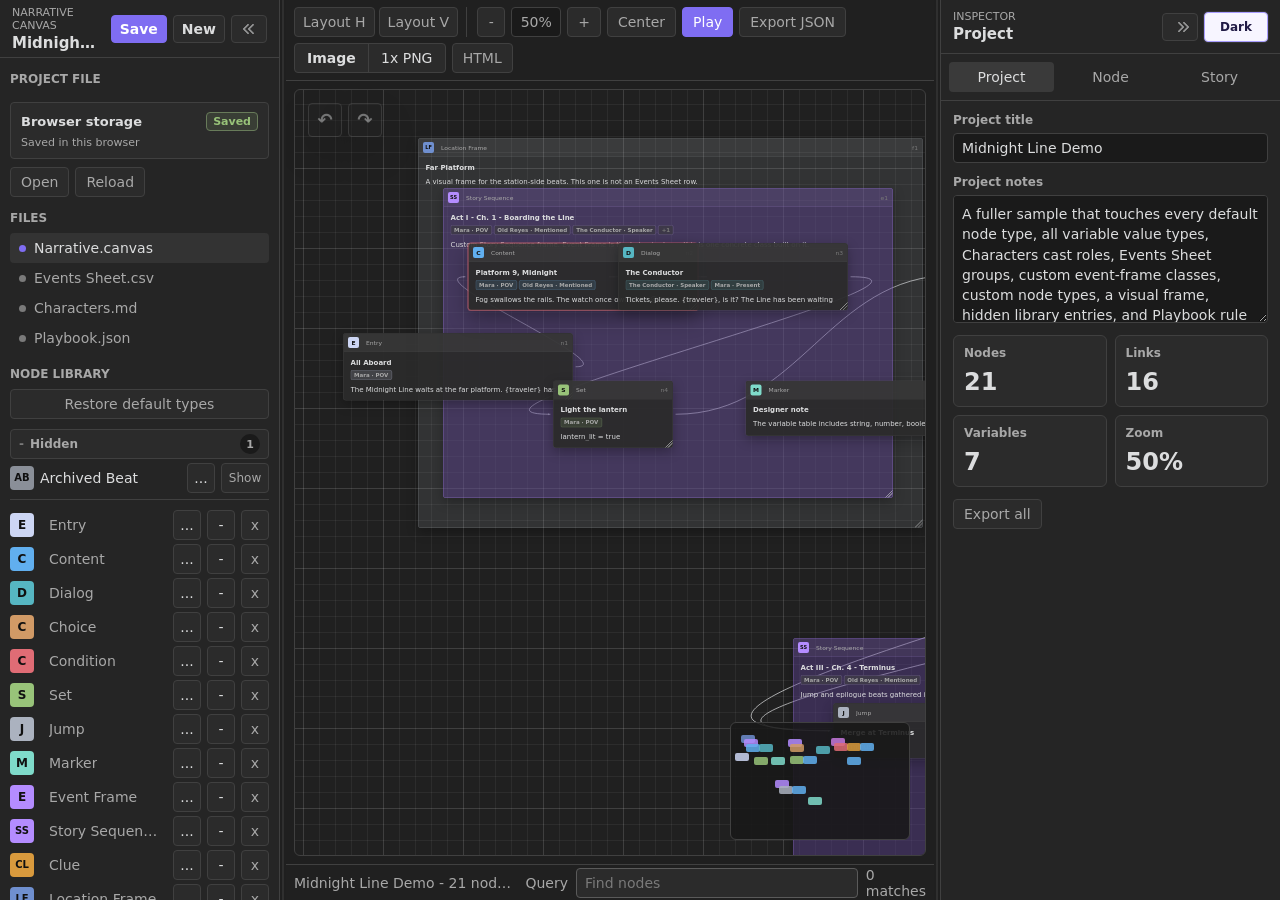
==== commit 96a44a20: "Improve node autosizing and clipping" ====
--- a/index.html
+++ b/index.html
@@ -197,7 +197,11 @@
       <form method="dialog" class="confirm-shell">
         <header>
           <span class="pane-kicker">New Canvas</span>
-          <h2>Discard the current canvas and create a blank one?</h2>
+          <h2>Name the new project</h2>
+          <label class="field confirm-field">
+            <span>Project name</span>
+            <input id="newProjectNameInput" type="text" value="Untitled" spellcheck="false" autocomplete="off">
+          </label>
           <p id="newProjectPathPreview" class="confirm-body">A new project file will be created when possible.</p>
         </header>
         <footer class="confirm-actions">
--- a/canvas.css
+++ b/canvas.css
@@ -905,13 +905,6 @@
   background: var(--background-primary);
 }
 
-.app-shell[data-active-file="characters"] .canvas-workspace,
-.app-shell[data-active-file="variables"] .canvas-workspace,
-.app-shell[data-active-file="events"] .canvas-workspace {
-  grid-template-rows: auto minmax(0, auto) 36px;
-  align-content: start;
-}
-
 .canvas-workspace-tabs {
   display: flex;
   flex-wrap: wrap;
@@ -996,6 +989,7 @@
   align-items: center;
   flex: 0 0 auto;
   gap: 0;
+  height: 30px;
   overflow: hidden;
   border: 1px solid var(--background-modifier-border);
   border-radius: var(--radius-s);
@@ -1015,6 +1009,7 @@
 .export-image-scale-label {
   display: inline-flex;
   align-items: center;
+  align-self: stretch;
   width: auto;
 }
 
@@ -1024,15 +1019,24 @@
   border-radius: 0;
   box-shadow: none;
   background-color: transparent;
+  height: 100%;
+  min-height: 0;
 }
 
 .export-image-controls .export-image-button {
+  min-width: 60px;
+  padding: 0 12px;
   color: var(--text-normal);
   font-weight: 650;
 }
 
 .export-image-controls .toolbar-select {
+  appearance: none;
+  min-width: 72px;
+  padding: 0 12px;
   border-left: 1px solid var(--background-modifier-border);
+  text-align: center;
+  text-align-last: center;
 }
 
 .toolbar-select {
@@ -1109,14 +1113,23 @@
 }
 
 .canvas-workspace-view {
-  display: none;
+  grid-row: 2;
+  grid-column: 1;
+  display: block;
   min-width: 0;
   min-height: 0;
   overflow: auto;
+  visibility: hidden;
+  opacity: 0;
+  pointer-events: none;
+  z-index: 0;
 }
 
 .canvas-workspace-view.active {
-  display: block;
+  visibility: visible;
+  opacity: 1;
+  pointer-events: auto;
+  z-index: 1;
 }
 
 .canvas-panel {
@@ -1361,6 +1374,10 @@
   width: 230px;
   min-width: 140px;
   min-height: 96px;
+  box-sizing: border-box;
+  display: flex;
+  flex-direction: column;
+  overflow: hidden;
   border: 1px solid var(--node-border);
   border-radius: var(--radius-m);
   background: var(--node-surface);
@@ -1440,6 +1457,8 @@
   grid-template-columns: 28px 1fr auto;
   align-items: center;
   gap: 8px;
+  flex: 0 0 auto;
+  min-width: 0;
   min-height: 34px;
   padding: 7px 9px;
   border-bottom: 1px solid var(--node-header-border);
@@ -1493,43 +1512,73 @@
 }
 
 .node-type {
+  min-width: 0;
+  overflow: hidden;
   color: var(--text-muted);
   font-size: 12px;
+  text-overflow: ellipsis;
+  white-space: nowrap;
 }
 
 .node-id {
   color: var(--text-faint);
   font-size: 12px;
+  white-space: nowrap;
 }
 
 .node-body {
+  display: flex;
+  flex: 1 1 auto;
+  flex-direction: column;
+  min-width: 0;
+  min-height: 0;
   padding: 12px 14px 14px;
   overflow: hidden;
 }
 
 .node-title {
+  display: -webkit-box;
+  flex: 0 0 auto;
+  overflow: hidden;
   margin-bottom: 8px;
   color: var(--text-normal);
   font-weight: 700;
   line-height: 1.25;
+  overflow-wrap: anywhere;
+  -webkit-box-orient: vertical;
+  -webkit-line-clamp: 2;
 }
 
 .node-text {
+  display: -webkit-box;
+  flex: 1 1 auto;
+  min-height: 0;
+  overflow: hidden;
   color: var(--text-normal);
   line-height: 1.45;
+  overflow-wrap: anywhere;
   white-space: pre-wrap;
+  -webkit-box-orient: vertical;
+  -webkit-line-clamp: 6;
 }
 
 .node-meta {
+  flex: 0 0 auto;
+  overflow: hidden;
   margin-top: 10px;
   color: var(--text-muted);
   font-size: 12px;
+  text-overflow: ellipsis;
+  white-space: nowrap;
 }
 
 .node-cast-chips {
   display: flex;
+  flex: 0 0 auto;
   flex-wrap: wrap;
   gap: 4px;
+  max-height: 44px;
+  overflow: hidden;
   margin: -2px 0 8px;
   min-width: 0;
 }
@@ -3294,24 +3343,6 @@
     min-height: 96px;
   }
 
-  .app-shell[data-active-file="characters"] .canvas-workspace,
-  .app-shell[data-active-file="variables"] .canvas-workspace,
-  .app-shell[data-active-file="events"] .canvas-workspace {
-    min-height: 0;
-    grid-template-rows: auto auto auto;
-  }
-
-  .app-shell[data-active-file="characters"] .document-panel,
-  .app-shell[data-active-file="variables"] .document-panel,
-  .app-shell[data-active-file="events"] .document-panel {
-    min-height: 0;
-  }
-
-  .app-shell[data-active-file="characters"] .status-bar,
-  .app-shell[data-active-file="variables"] .status-bar,
-  .app-shell[data-active-file="events"] .status-bar {
-    min-height: 0;
-  }
 }
 
 [hidden] {
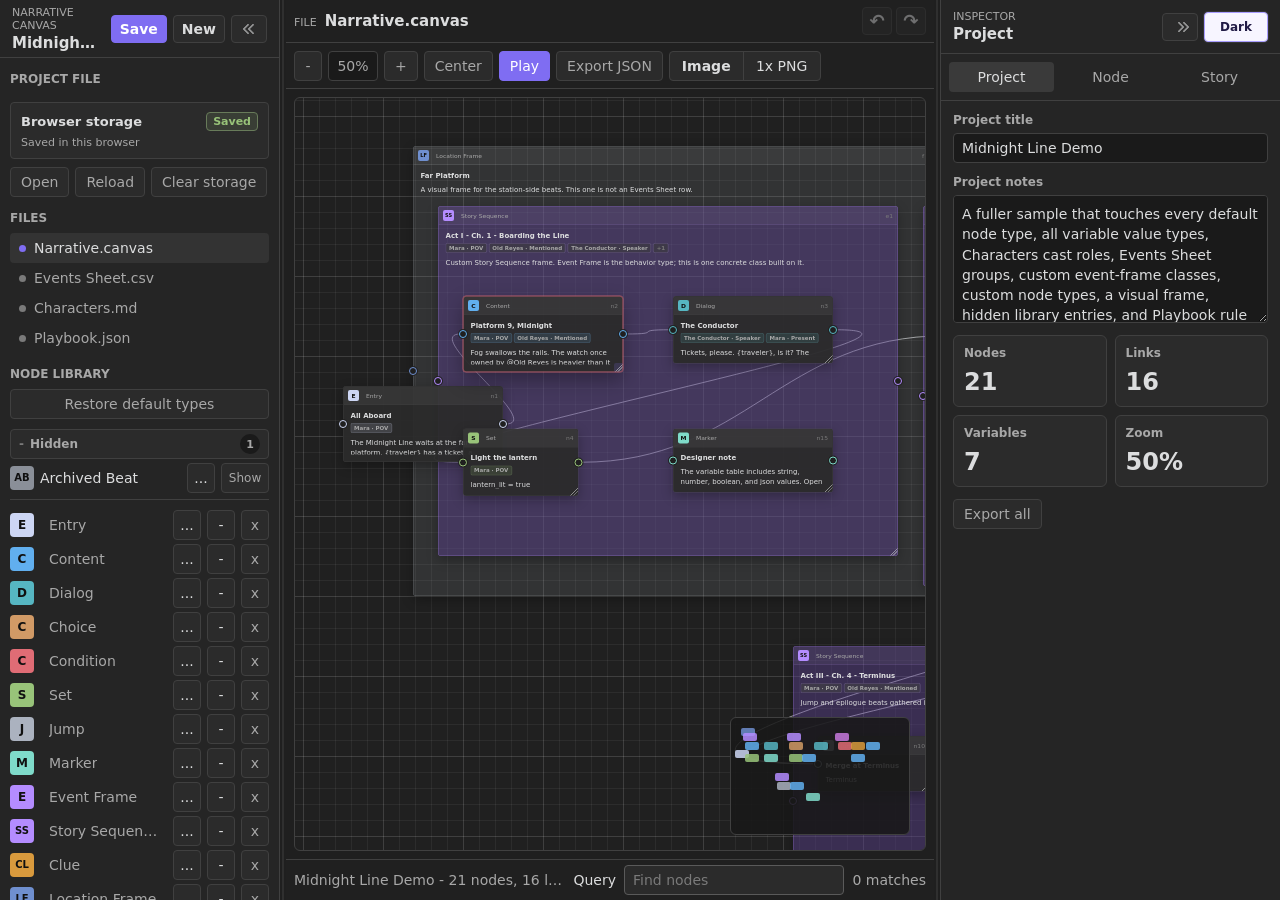
==== commit b20fadc0: "Release Narrative Canvas 1.0.5" ====
--- a/index.html
+++ b/index.html
@@ -38,26 +38,27 @@
           <div class="project-file-actions">
             <button class="small-button" data-action="open-project-file" type="button">Open</button>
             <button class="small-button" data-action="reload-project-file" type="button">Reload</button>
+            <button class="small-button" data-action="clear-browser-storage" data-web-only type="button">Clear storage</button>
           </div>
         </section>
 
         <section class="nav-section">
           <h2>Files</h2>
-          <button class="tree-item active" data-file-id="adventure">
+          <button class="nc-file-item active" data-file-id="adventure">
             <span class="file-dot"></span>
-            <span class="tree-item-label">Narrative.canvas</span>
-          </button>
-          <button class="tree-item" data-file-id="events">
+            <span class="nc-file-item-label">Narrative.canvas</span>
+          </button>
+          <button class="nc-file-item" data-file-id="events">
             <span class="file-dot muted"></span>
-            <span class="tree-item-label">Events Sheet.csv</span>
-          </button>
-          <button class="tree-item" data-file-id="characters">
+            <span class="nc-file-item-label">Events Sheet.csv</span>
+          </button>
+          <button class="nc-file-item" data-file-id="characters">
             <span class="file-dot muted"></span>
-            <span class="tree-item-label">Characters.md</span>
-          </button>
-          <button class="tree-item" data-file-id="variables">
+            <span class="nc-file-item-label">Characters.md</span>
+          </button>
+          <button class="nc-file-item" data-file-id="variables">
             <span class="file-dot muted"></span>
-            <span class="tree-item-label">Playbook.json</span>
+            <span class="nc-file-item-label">Playbook.json</span>
           </button>
         </section>
 
@@ -82,12 +83,18 @@
       <div class="sidebar-resizer sidebar-resizer-left" data-sidebar-resizer="left" role="separator" aria-orientation="vertical" aria-label="Resize left sidebar"></div>
 
       <main class="canvas-workspace">
+        <header class="workspace-global-bar">
+          <div class="workspace-file-label">
+            <span class="pane-kicker">File</span>
+            <strong id="activeFileTab">Narrative.canvas</strong>
+          </div>
+          <span class="project-history" role="group" aria-label="History">
+            <button id="undoButton" class="icon-button history-button" data-action="undo" type="button" title="Undo (Ctrl+Z)" aria-label="Undo" disabled>↶</button>
+            <button id="redoButton" class="icon-button history-button" data-action="redo" type="button" title="Redo (Ctrl+Shift+Z or Ctrl+Y)" aria-label="Redo" disabled>↷</button>
+          </span>
+        </header>
         <header id="workspaceToolbar" class="canvas-workspace-tabs">
           <div class="toolbar-group">
-            <span class="auto-layout-controls" data-files="adventure" role="group" aria-label="Auto layout">
-              <button class="toolbar-button compact-button" data-action="auto-layout" data-layout-orientation="horizontal" title="Auto layout left to right">Layout H</button>
-              <button class="toolbar-button compact-button" data-action="auto-layout" data-layout-orientation="vertical" title="Auto layout top to bottom">Layout V</button>
-            </span>
             <button class="toolbar-button" data-action="zoom-out" data-files="adventure" title="Zoom out">-</button>
             <span id="zoomReadout" class="zoom-readout" data-files="adventure">100%</span>
             <button class="toolbar-button" data-action="zoom-in" data-files="adventure" title="Zoom in">+</button>
@@ -106,17 +113,12 @@
                 </select>
               </label>
             </span>
-            <button class="toolbar-button" data-action="export-html" data-files="adventure" title="Export printable HTML">HTML</button>
           </div>
           <input id="fileInput" type="file" accept="application/json,.json,.ncanvas,.narrativecanvas" hidden>
         </header>
 
         <section id="canvasPanel" class="canvas-workspace-view canvas-panel active">
           <div class="canvas-frame">
-            <div class="canvas-history" role="group" aria-label="History">
-              <button id="undoButton" class="canvas-history-button" data-action="undo" type="button" title="Undo (Cmd/Ctrl+Z)" aria-label="Undo" disabled>↶</button>
-              <button id="redoButton" class="canvas-history-button" data-action="redo" type="button" title="Redo (Cmd/Ctrl+Shift+Z)" aria-label="Redo" disabled>↷</button>
-            </div>
             <div id="canvasViewport" class="canvas-viewport" tabindex="0" aria-label="Node canvas">
               <div id="canvasContent" class="canvas-content">
                 <svg id="linkLayer" class="link-layer" xmlns="http://www.w3.org/2000/svg"></svg>
@@ -134,11 +136,21 @@
 
         <footer class="status-bar">
           <div id="statusText">Ready</div>
-          <label class="canvas-search-box">
-            Query
-            <input id="queryInput" type="search" placeholder="Find nodes">
-          </label>
-          <div id="matchCount">0 matches</div>
+          <div id="workspaceSearchControls" class="nc-workspace-search-controls" aria-label="Search">
+            <label class="workspace-search-box canvas-search-box" data-search-scope="adventure">
+              Query
+              <input id="queryInput" type="search" placeholder="Find nodes">
+            </label>
+            <label class="workspace-search-box character-search-box" data-search-scope="characters" hidden>
+              Find
+              <input id="characterSearchInput" type="search" data-character-search placeholder="Find character" spellcheck="false">
+            </label>
+            <label class="workspace-search-box event-search-box" data-search-scope="events" hidden>
+              Find
+              <input id="eventSearchInput" type="search" data-event-search placeholder="Find event" spellcheck="false">
+            </label>
+            <div id="matchCount" data-search-scope="adventure">0 matches</div>
+          </div>
         </footer>
       </main>
 
@@ -241,7 +253,39 @@
       </form>
     </dialog>
 
-    <dialog id="playbookHelpDialog" class="notice-dialog playbook-help-dialog" aria-label="Playbook help">
+    <dialog id="genericConfirmDialog" class="confirm-dialog">
+      <form method="dialog" class="confirm-shell">
+        <header>
+          <span id="genericConfirmKicker" class="pane-kicker">Confirm</span>
+          <h2 id="genericConfirmTitle">Confirm action?</h2>
+          <p id="genericConfirmBody" class="confirm-body"></p>
+        </header>
+        <footer class="confirm-actions">
+          <button id="genericConfirmButton" class="small-button danger-button" value="confirm">Confirm</button>
+          <button class="small-button confirm-cancel" value="cancel" autofocus>Cancel</button>
+        </footer>
+      </form>
+    </dialog>
+
+    <dialog id="genericTextDialog" class="confirm-dialog">
+      <form method="dialog" class="confirm-shell">
+        <header>
+          <span id="genericTextKicker" class="pane-kicker">Edit</span>
+          <h2 id="genericTextTitle">Edit value</h2>
+          <label class="field confirm-field">
+            <span id="genericTextLabel">Value</span>
+            <input id="genericTextInput" type="text" spellcheck="false" autocomplete="off">
+          </label>
+          <p id="genericTextBody" class="confirm-body"></p>
+        </header>
+        <footer class="confirm-actions">
+          <button id="genericTextButton" class="small-button primary" value="confirm">Apply</button>
+          <button class="small-button confirm-cancel" value="cancel" autofocus>Cancel</button>
+        </footer>
+      </form>
+    </dialog>
+
+    <dialog id="playbookHelpDialog" class="nc-notice-dialog playbook-help-dialog" aria-label="Playbook help">
       <form method="dialog" class="notice-shell playbook-help-shell">
         <header>
           <span class="pane-kicker">Playbook</span>
@@ -282,7 +326,7 @@
       </form>
     </dialog>
 
-    <dialog id="playRuleDialog" class="notice-dialog playbook-rule-dialog" aria-label="Add play rule">
+    <dialog id="playRuleDialog" class="nc-notice-dialog playbook-rule-dialog" aria-label="Add play rule">
       <form method="dialog" class="notice-shell playbook-rule-shell">
         <header>
           <span class="pane-kicker">Playbook</span>
@@ -365,7 +409,7 @@
             <span>Color</span>
             <input id="nodeTypeColorInput" type="color">
           </label>
-          <label class="checkbox-field">
+          <label class="nc-checkbox-field">
             <input id="nodeTypeHiddenInput" type="checkbox">
             <span>Hide from library</span>
           </label>
@@ -377,7 +421,7 @@
       </form>
     </dialog>
 
-    <dialog id="nodeRequiredDialog" class="notice-dialog" aria-label="Node selection required">
+    <dialog id="nodeRequiredDialog" class="nc-notice-dialog" aria-label="Node selection required">
       <section class="notice-shell">
         <span class="pane-kicker">Node Inspector</span>
         <p>Select a node first to open the Node inspector.</p>
--- a/canvas.css
+++ b/canvas.css
@@ -207,7 +207,7 @@
 .icon-button,
 .toolbar-button,
 .inspector-tab,
-.tree-item,
+.nc-file-item,
 .palette-item,
 .play-action,
 .small-button {
@@ -310,6 +310,33 @@
   min-width: 28px;
   padding: 0 8px;
   white-space: nowrap;
+}
+
+.project-history {
+  display: inline-flex;
+  align-items: center;
+  gap: 4px;
+  flex: 0 0 auto;
+}
+
+.history-button.icon-button {
+  width: 30px;
+  min-width: 30px;
+  padding: 0;
+  font-size: 18px;
+  font-weight: 750;
+  line-height: 1;
+}
+
+.history-button:disabled {
+  cursor: default;
+  opacity: 0.42;
+}
+
+.history-button:disabled:hover {
+  border-color: var(--background-modifier-border);
+  background: var(--background-secondary-alt);
+  color: var(--text-muted);
 }
 
 .sidebar-toggle-button {
@@ -657,7 +684,7 @@
   }
 }
 
-.tree-item,
+.nc-file-item,
 .palette-item {
   display: flex;
   align-items: center;
@@ -672,15 +699,15 @@
   white-space: nowrap;
 }
 
-.tree-item-label {
+.nc-file-item-label {
   min-width: 0;
   overflow: hidden;
   text-overflow: ellipsis;
   white-space: nowrap;
 }
 
-.tree-item:hover,
-.tree-item.active,
+.nc-file-item:hover,
+.nc-file-item.active,
 .palette-item:hover {
   background: var(--background-modifier-hover);
   color: var(--text-normal);
@@ -897,7 +924,7 @@
 .canvas-workspace {
   position: relative;
   display: grid;
-  grid-template-rows: auto minmax(0, 1fr) 36px;
+  grid-template-rows: auto auto minmax(0, 1fr) auto;
   align-content: stretch;
   min-width: 0;
   min-height: 0;
@@ -905,7 +932,39 @@
   background: var(--background-primary);
 }
 
+.workspace-global-bar {
+  grid-row: 1;
+  display: flex;
+  align-items: center;
+  justify-content: space-between;
+  gap: 12px;
+  min-width: 0;
+  min-height: 42px;
+  padding: 7px 8px;
+  overflow: hidden;
+  border-bottom: 1px solid var(--background-modifier-border);
+  background: var(--workspace-bar-bg);
+}
+
+.workspace-file-label {
+  display: flex;
+  align-items: baseline;
+  gap: 8px;
+  min-width: 0;
+}
+
+.workspace-file-label strong {
+  min-width: 0;
+  overflow: hidden;
+  color: var(--text-normal);
+  font-size: 15px;
+  line-height: 1.2;
+  text-overflow: ellipsis;
+  white-space: nowrap;
+}
+
 .canvas-workspace-tabs {
+  grid-row: 2;
   display: flex;
   flex-wrap: wrap;
   align-items: center;
@@ -1056,19 +1115,6 @@
   color: var(--text-normal);
 }
 
-.auto-layout-controls {
-  display: inline-flex;
-  align-items: center;
-  gap: 4px;
-  margin-right: 4px;
-  padding-right: 8px;
-  border-right: 1px solid var(--background-modifier-border);
-}
-
-.auto-layout-controls[hidden] {
-  display: none;
-}
-
 .help-button {
   display: inline-flex;
   align-items: center;
@@ -1113,7 +1159,7 @@
 }
 
 .canvas-workspace-view {
-  grid-row: 2;
+  grid-row: 3;
   grid-column: 1;
   display: block;
   min-width: 0;
@@ -1145,43 +1191,6 @@
   height: 100%;
   min-width: 0;
   min-height: 0;
-}
-
-.canvas-history {
-  position: absolute;
-  left: 14px;
-  top: 14px;
-  z-index: 12;
-  display: inline-flex;
-  gap: 6px;
-  pointer-events: auto;
-}
-
-.canvas-history-button {
-  display: inline-flex;
-  align-items: center;
-  justify-content: center;
-  width: 34px;
-  height: 34px;
-  border: 1px solid var(--background-modifier-border-hover);
-  border-radius: var(--radius-s);
-  background: color-mix(in srgb, var(--background-secondary) 88%, transparent);
-  color: var(--text-normal);
-  box-shadow: var(--shadow-soft);
-  cursor: pointer;
-  font-size: 18px;
-  font-weight: 750;
-  line-height: 1;
-}
-
-.canvas-history-button:hover:not(:disabled) {
-  border-color: var(--interactive-accent);
-  background: var(--background-modifier-hover);
-}
-
-.canvas-history-button:disabled {
-  cursor: default;
-  opacity: 0.45;
 }
 
 .document-panel {
@@ -1369,9 +1378,23 @@
   stroke-dasharray: 9 7;
 }
 
+.link-label {
+  fill: var(--text-muted);
+  stroke: var(--background-primary);
+  stroke-width: 4;
+  paint-order: stroke;
+  stroke-linejoin: round;
+  pointer-events: auto;
+  cursor: pointer;
+}
+
+.link-label:hover {
+  fill: var(--text-normal);
+}
+
 .node {
   position: absolute;
-  width: 230px;
+  width: 200px;
   min-width: 140px;
   min-height: 96px;
   box-sizing: border-box;
@@ -1562,6 +1585,42 @@
   -webkit-line-clamp: 6;
 }
 
+.node-inline-editor {
+  width: 100%;
+  box-sizing: border-box;
+  border: 1px solid color-mix(in srgb, var(--focus-accent) 42%, var(--node-border));
+  border-radius: var(--radius-s);
+  background: var(--background-primary);
+  color: var(--text-normal);
+  font: inherit;
+  line-height: 1.4;
+  pointer-events: auto;
+  user-select: text;
+  -webkit-user-select: text;
+}
+
+.node-inline-editor:focus {
+  outline: 2px solid color-mix(in srgb, var(--focus-accent) 70%, transparent);
+  outline-offset: 1px;
+}
+
+.node-inline-title {
+  flex: 0 0 auto;
+  min-height: 30px;
+  margin: 0 0 8px;
+  padding: 5px 7px;
+  font-weight: 700;
+  line-height: 1.25;
+}
+
+.node-inline-text {
+  flex: 1 1 auto;
+  min-height: 74px;
+  padding: 7px 8px;
+  resize: none;
+  white-space: pre-wrap;
+}
+
 .node-meta {
   flex: 0 0 auto;
   overflow: hidden;
@@ -1648,13 +1707,15 @@
 .port {
   position: absolute;
   top: 50%;
-  width: 18px;
-  height: 18px;
+  width: 22px;
+  height: 22px;
   border: 0;
   border-radius: 50%;
   background: transparent;
   transform: translateY(-50%);
   cursor: crosshair;
+  pointer-events: auto;
+  z-index: 4;
 }
 
 .port::before {
@@ -1662,11 +1723,12 @@
   position: absolute;
   left: 50%;
   top: 50%;
-  width: 8px;
-  height: 8px;
-  border: 1px solid #d6d6d6;
+  width: 12px;
+  height: 12px;
+  border: 2px solid var(--node-color);
   border-radius: 50%;
   background: var(--background-primary);
+  box-shadow: 0 0 0 2px color-mix(in srgb, var(--background-primary) 88%, transparent);
   transform: translate(-50%, -50%);
 }
 
@@ -1674,14 +1736,7 @@
 .port.active::before {
   border-color: var(--interactive-accent-hover);
   background: var(--interactive-accent-hover);
-}
-
-.port.input {
-  left: -15px;
-}
-
-.port.output {
-  right: -15px;
+  box-shadow: 0 0 0 3px color-mix(in srgb, var(--interactive-accent-hover) 32%, transparent);
 }
 
 .selection-hint {
@@ -1736,6 +1791,7 @@
   z-index: 100;
   display: grid;
   min-width: 168px;
+  max-width: 280px;
   padding: 5px;
   border: 1px solid var(--background-modifier-border-hover);
   border-radius: var(--radius-m);
@@ -1760,6 +1816,7 @@
   display: flex;
   align-items: center;
   justify-content: flex-start;
+  gap: 8px;
   min-height: 30px;
   padding: 0 10px;
   border: 0;
@@ -1771,6 +1828,26 @@
   cursor: pointer;
 }
 
+.node-context-menu button[aria-current="true"] {
+  color: var(--text-accent);
+  font-weight: 700;
+}
+
+.context-menu-check {
+  display: inline-grid;
+  place-items: center;
+  width: 12px;
+  min-width: 12px;
+  color: var(--text-accent);
+}
+
+.node-context-menu button span:last-child {
+  min-width: 0;
+  overflow: hidden;
+  text-overflow: ellipsis;
+  white-space: nowrap;
+}
+
 .node-context-menu button:hover {
   background: var(--background-modifier-hover);
 }
@@ -1793,9 +1870,14 @@
   position: fixed;
   z-index: 200;
   display: grid;
+  box-sizing: border-box;
   min-width: 180px;
+  max-width: min(320px, calc(100vw - 16px));
   max-height: 260px;
-  overflow: auto;
+  overflow-x: hidden;
+  overflow-y: auto;
+  scrollbar-gutter: stable;
+  overscroll-behavior: contain;
   padding: 4px;
   border: 1px solid var(--background-modifier-border-hover);
   border-radius: var(--radius-m);
@@ -1803,11 +1885,17 @@
   box-shadow: var(--shadow-soft);
 }
 
+.mention-popover[hidden] {
+  display: none;
+}
+
 .mention-option {
   display: grid;
   grid-template-columns: minmax(0, 1fr) auto;
   align-items: baseline;
   gap: 8px;
+  width: 100%;
+  min-width: 0;
   padding: 6px 10px;
   border: 0;
   border-radius: var(--radius-s);
@@ -1826,6 +1914,11 @@
 }
 
 .mention-option small {
+  min-width: 0;
+  max-width: 120px;
+  overflow: hidden;
+  text-overflow: ellipsis;
+  white-space: nowrap;
   color: var(--text-muted);
   font-size: 11px;
 }
@@ -1836,14 +1929,16 @@
 }
 
 .status-bar {
+  grid-row: 4;
   position: relative;
   display: flex;
   align-items: center;
-  justify-content: flex-start;
+  justify-content: space-between;
   gap: 8px;
   width: 100%;
-  min-width: 0;
-  padding: 4px 8px;
+  min-height: 40px;
+  min-width: 0;
+  padding: 5px 8px;
   overflow: hidden;
   border-top: 1px solid var(--background-modifier-border);
   background: var(--workspace-bar-bg);
@@ -1853,7 +1948,7 @@
 }
 
 #statusText {
-  flex: 0 1 auto;
+  flex: 1 1 auto;
   min-width: 0;
   overflow: hidden;
   text-overflow: ellipsis;
@@ -1861,28 +1956,48 @@
   text-align: left;
 }
 
-.canvas-search-box {
+.nc-workspace-search-controls {
+  display: flex;
+  align-items: center;
+  justify-content: flex-end;
+  flex: 0 1 min(660px, 58%);
+  min-width: min(320px, 100%);
+  gap: 8px;
+}
+
+.nc-workspace-search-controls[hidden],
+.nc-workspace-search-controls [hidden] {
+  display: none !important;
+}
+
+.workspace-search-box {
   display: grid;
   grid-template-columns: auto minmax(0, 1fr);
   align-items: center;
-  flex: 0 1 420px;
-  max-width: 520px;
+  flex: 1 1 420px;
+  max-width: 560px;
   min-width: min(260px, 100%);
   gap: 8px;
+  color: var(--text-normal);
   text-align: left;
 }
 
-.canvas-search-box input {
+.workspace-search-box input {
   background: var(--background-secondary-alt);
   border-color: var(--background-modifier-border-hover);
   color: var(--text-normal);
   -webkit-text-fill-color: var(--text-normal);
 }
 
-.canvas-search-box input:focus {
+.workspace-search-box input:focus {
   background: var(--background-secondary-alt);
   color: var(--text-normal);
   -webkit-text-fill-color: var(--text-normal);
+}
+
+#matchCount {
+  flex: 0 0 auto;
+  white-space: nowrap;
 }
 
 input,
@@ -2189,19 +2304,22 @@
 }
 
 .character-grid {
-  display: grid;
-  grid-template-columns: repeat(auto-fit, minmax(min(100%, 320px), 1fr));
+  display: block;
+  column-width: 340px;
+  column-gap: 18px;
+  min-width: 0;
+}
+
+.character-card {
+  display: grid;
+  width: 100%;
+  margin: 0 0 18px;
   gap: 12px;
-  align-items: start;
-  min-width: 0;
-}
-
-.character-card {
-  display: grid;
-  gap: 12px;
   min-width: 0;
   max-width: 100%;
   overflow: hidden;
+  break-inside: avoid;
+  page-break-inside: avoid;
   contain: layout paint;
   padding: 12px;
   border: 1px solid var(--background-modifier-border);
@@ -2215,14 +2333,14 @@
   min-width: 0;
 }
 
-.character-search-box {
+.character-search-box:not(.workspace-search-box) {
   display: inline-flex;
   align-items: center;
   flex: 0 1 220px;
   min-width: 160px;
 }
 
-.character-search-box input {
+.character-search-box:not(.workspace-search-box) input {
   width: 100%;
 }
 
@@ -2618,22 +2736,27 @@
 }
 
 .event-sheet-shell {
-  grid-template-rows: auto minmax(0, 1fr);
+  grid-template-rows: none;
+  grid-auto-rows: auto;
   max-width: none;
+}
+
+.event-sheet-shell .document-filter-bar {
+  margin-bottom: 6px;
 }
 
 .event-sheet-shell .document-actions .small-button {
   flex: 0 1 auto;
 }
 
-.event-search-box {
+.event-search-box:not(.workspace-search-box) {
   display: inline-flex;
   align-items: center;
   flex: 0 1 220px;
   min-width: 160px;
 }
 
-.event-search-box input {
+.event-search-box:not(.workspace-search-box) input {
   width: 100%;
 }
 
@@ -2675,23 +2798,35 @@
   border: 1px solid var(--background-modifier-border);
   border-radius: var(--radius-m);
   background: var(--background-secondary);
+  scrollbar-gutter: stable;
 }
 
 .event-sheet-table {
+  table-layout: fixed;
   width: max-content;
   min-width: 100%;
   border-collapse: collapse;
 }
 
 .event-row-handle-col {
-  width: 28px;
+  width: 32px;
+  min-width: 32px;
 }
 
 .event-row-handle-cell {
+  width: 32px;
+  min-width: 32px;
+  max-width: 32px;
   padding: 0;
   text-align: center;
   vertical-align: middle;
   user-select: none;
+}
+
+.event-sheet-table thead th:first-child {
+  width: 32px;
+  min-width: 32px;
+  max-width: 32px;
 }
 
 .event-row-drag-handle {
@@ -2718,12 +2853,23 @@
 
 .event-sheet-table th,
 .event-sheet-table td {
-  max-width: 420px;
+  min-width: 60px;
   border-bottom: 1px solid var(--background-modifier-border);
   border-right: 1px solid var(--background-modifier-border);
   padding: 6px;
   vertical-align: top;
   overflow: hidden;
+}
+
+.event-sheet-table thead th[data-event-column-key] {
+  overflow: visible;
+}
+
+.event-sheet-table thead th:first-child,
+.event-sheet-table .event-row-handle-cell {
+  width: 32px;
+  min-width: 32px;
+  max-width: 32px;
 }
 
 .event-sheet-table thead th {
@@ -2738,6 +2884,43 @@
   overflow-wrap: normal;
 }
 
+.event-column-resize-handle {
+  position: absolute;
+  top: 0;
+  right: -5px;
+  bottom: 0;
+  width: 10px;
+  cursor: col-resize;
+  user-select: none;
+  z-index: 3;
+}
+
+.event-column-resize-handle::after {
+  content: "";
+  position: absolute;
+  top: 6px;
+  bottom: 6px;
+  left: 50%;
+  width: 2px;
+  background: var(--background-modifier-border);
+  border-radius: 1px;
+  opacity: 0.6;
+  transform: translateX(-50%);
+  transition: opacity 120ms ease, background 120ms ease, width 120ms ease;
+}
+
+.event-column-resize-handle:hover::after,
+.event-column-resizing .event-column-resize-handle::after {
+  opacity: 1;
+  background: var(--interactive-accent);
+}
+
+.event-column-resizing,
+.event-column-resizing * {
+  cursor: col-resize !important;
+  user-select: none;
+}
+
 .event-column-header {
   display: grid;
   align-content: start;
@@ -2750,7 +2933,10 @@
   color: var(--text-muted);
   font-weight: 700;
   line-height: 1.2;
+  overflow: hidden;
   overflow-wrap: normal;
+  text-overflow: ellipsis;
+  white-space: nowrap;
   word-break: normal;
 }
 
@@ -2800,28 +2986,35 @@
 }
 
 .event-node-col {
-  width: 230px;
+  width: 260px;
+  min-width: 260px;
 }
 
 .event-hidden-col {
-  width: 190px;
+  width: 220px;
+  min-width: 220px;
+}
+
+.event-node-heading,
+.event-sheet-table tbody th {
+  width: 260px;
+  min-width: 260px;
 }
 
 .event-sheet-table thead th:last-child,
 .event-sheet-table tbody td:last-child {
-  position: sticky;
-  right: 0;
-  z-index: 2;
   border-left: 1px solid var(--background-modifier-border);
 }
 
 .event-sheet-table thead th:last-child {
-  z-index: 3;
+  min-width: 220px;
+  background: var(--background-secondary-alt);
 }
 
 .event-hidden-cell {
-  min-width: 180px;
-  background: color-mix(in srgb, var(--background-secondary-alt) 42%, transparent);
+  width: 220px;
+  min-width: 220px;
+  background: var(--background-secondary);
 }
 
 .event-hidden-controls {
@@ -2844,6 +3037,9 @@
   cursor: pointer;
   font-size: 11px;
   font-weight: 650;
+  overflow: hidden;
+  text-overflow: ellipsis;
+  white-space: nowrap;
 }
 
 .event-hidden-restore-button:hover {
@@ -2893,7 +3089,9 @@
 
 .event-sheet-table input,
 .event-sheet-table textarea {
-  min-width: 100%;
+  display: block;
+  width: 100%;
+  min-width: 0;
   max-width: 100%;
   border-color: transparent;
   background: var(--background-control);
@@ -2977,7 +3175,7 @@
 .confirm-dialog,
 .icon-dialog,
 .type-dialog,
-.notice-dialog {
+.nc-notice-dialog {
   width: min(420px, calc(100vw - 32px));
   border: 1px solid var(--background-modifier-border);
   border-radius: var(--radius-m);
@@ -2998,7 +3196,7 @@
 .confirm-dialog::backdrop,
 .icon-dialog::backdrop,
 .type-dialog::backdrop,
-.notice-dialog::backdrop {
+.nc-notice-dialog::backdrop {
   background: rgba(0, 0, 0, 0.6);
 }
 
@@ -3043,7 +3241,7 @@
   min-height: 96px;
 }
 
-.checkbox-field {
+.nc-checkbox-field {
   display: flex;
   align-items: center;
   gap: 8px;
@@ -3052,7 +3250,7 @@
   font-size: 13px;
 }
 
-.checkbox-field input {
+.nc-checkbox-field input {
   width: auto;
   min-height: 0;
 }
@@ -3276,7 +3474,15 @@
   background: var(--background-secondary-alt);
 }
 
-.empty-state {
+.nc-empty-state {
+  position: static;
+  inset: auto;
+  top: auto;
+  right: auto;
+  bottom: auto;
+  left: auto;
+  width: auto;
+  height: auto;
   display: grid;
   place-items: center;
   min-height: 220px;
@@ -3309,7 +3515,7 @@
 
   .canvas-workspace {
     min-height: 100vh;
-    grid-template-rows: auto minmax(560px, calc(100vh - 150px)) auto;
+    grid-template-rows: auto auto minmax(560px, calc(100vh - 192px)) auto;
   }
 
   .canvas-workspace-tabs {
@@ -3343,6 +3549,16 @@
     min-height: 96px;
   }
 
+  .nc-workspace-search-controls {
+    justify-content: flex-start;
+    flex: 1 1 100%;
+    min-width: 0;
+  }
+
+  .workspace-search-box {
+    max-width: none;
+  }
+
 }
 
 [hidden] {
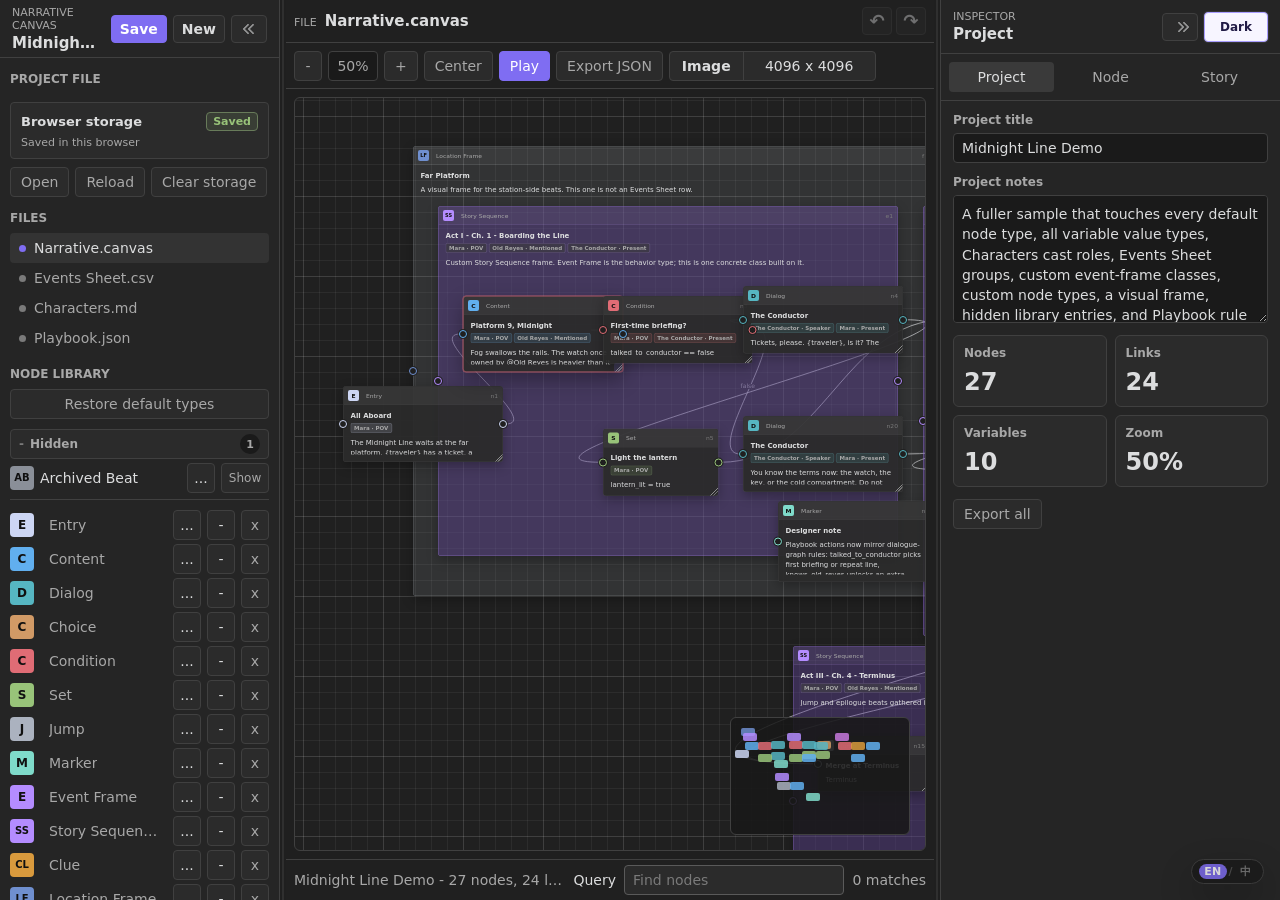
==== commit 4bd932cf: "Update Narrative Canvas UI, playbook, and layering" ====
--- a/index.html
+++ b/index.html
@@ -106,10 +106,10 @@
               <label class="export-image-scale-label" title="Image export resolution">
                 <span class="visually-hidden">Image resolution</span>
                 <select id="exportImageScale" class="toolbar-select" title="Image resolution">
-                  <option value="1">1x PNG</option>
-                  <option value="2">2x PNG</option>
-                  <option value="3">3x PNG</option>
-                  <option value="4">4x PNG</option>
+                  <option value="1">4096 x 4096</option>
+                  <option value="2">6144 x 6144</option>
+                  <option value="3">8192 x 8192</option>
+                  <option value="4">12000 x 12000</option>
                 </select>
               </label>
             </span>
@@ -179,6 +179,12 @@
         <section id="nodePanel" class="inspector-panel"></section>
         <section id="storyPanel" class="inspector-panel"></section>
       </aside>
+
+      <button id="languageToggle" class="language-toggle-button" data-web-only data-action="toggle-language" type="button" title="Switch language" aria-label="Switch language">
+        <span class="language-toggle-option" data-lang="en">EN</span>
+        <span class="language-toggle-divider" aria-hidden="true">/</span>
+        <span class="language-toggle-option" data-lang="zh">中</span>
+      </button>
     </div>
 
     <div id="mentionPopover" class="mention-popover" hidden role="listbox" aria-label="Character mentions"></div>
@@ -295,11 +301,12 @@
           <section>
             <h3>Can do</h3>
             <ul>
-              <li>Store project variables for text like <code>{traveler}</code>.</li>
-              <li>Tell Play which node field becomes title, body, or choice buttons.</li>
-              <li>Write variables when a node is visited.</li>
-              <li>Read simple condition fields such as <code>flag == true</code>.</li>
-              <li>Insert starter rules with the toolbar, then edit the JSON directly.</li>
+                <li>Store project variables for text like <code>{traveler}</code>.</li>
+                <li>Build category-based state lines such as <code>Set Variable TalkWChief to True</code>.</li>
+                <li>Tell Play which node field becomes title, body, or choice buttons.</li>
+                <li>Write variables when a node is visited.</li>
+                <li>Read simple condition fields such as <code>flag == true</code>.</li>
+                <li>Use the builder for common rules and Advanced JSON for exact edits.</li>
             </ul>
           </section>
           <section>
@@ -312,10 +319,13 @@
             </ul>
           </section>
         </div>
-        <pre class="playbook-example"><code>{
-  "variables": { "flag": false },
-  "nodeTypes": {
-    "Choice": { "body": "{body}", "choices": "choices" },
+  <pre class="playbook-example"><code>{
+    "variables": { "flag": false },
+    "actions": [
+      { "trigger": "onVisit", "target": "Dialog", "op": "set", "category": "Variable", "key": "TalkWChief", "value": "True" }
+    ],
+    "nodeTypes": {
+      "Choice": { "body": "{body}", "choices": "choices" },
     "Set": { "set": { "key": "variable", "value": "value" } },
     "Condition": { "condition": "condition" }
   }
--- a/canvas.css
+++ b/canvas.css
@@ -1091,11 +1091,12 @@
 
 .export-image-controls .toolbar-select {
   appearance: none;
-  min-width: 72px;
+  min-width: 126px;
   padding: 0 12px;
   border-left: 1px solid var(--background-modifier-border);
   text-align: center;
   text-align-last: center;
+  font-variant-numeric: tabular-nums;
 }
 
 .toolbar-select {
@@ -1967,7 +1968,7 @@
 
 .nc-workspace-search-controls[hidden],
 .nc-workspace-search-controls [hidden] {
-  display: none !important;
+  display: none;
 }
 
 .workspace-search-box {
@@ -2304,22 +2305,27 @@
 }
 
 .character-grid {
-  display: block;
-  column-width: 340px;
-  column-gap: 18px;
+  display: grid;
+  grid-template-columns: repeat(auto-fit, minmax(320px, 1fr));
+  align-items: start;
+  gap: 18px;
+  min-width: 0;
+}
+
+.character-column {
+  display: grid;
+  align-content: start;
+  gap: 18px;
   min-width: 0;
 }
 
 .character-card {
   display: grid;
   width: 100%;
-  margin: 0 0 18px;
   gap: 12px;
   min-width: 0;
   max-width: 100%;
   overflow: hidden;
-  break-inside: avoid;
-  page-break-inside: avoid;
   contain: layout paint;
   padding: 12px;
   border: 1px solid var(--background-modifier-border);
@@ -2531,9 +2537,111 @@
   font-weight: 700;
 }
 
+.playbook-section-header p {
+  margin: 3px 0 0;
+  color: var(--text-muted);
+  font-size: 12px;
+  line-height: 1.35;
+}
+
 .playbook-section-header span {
   color: var(--text-muted);
   font-size: 12px;
+}
+
+.playbook-builder-section {
+  min-width: 0;
+}
+
+.playbook-category-strip {
+  display: flex;
+  gap: 6px;
+  overflow-x: auto;
+  padding-bottom: 2px;
+}
+
+.playbook-category-chip {
+  display: inline-flex;
+  flex: 0 0 auto;
+  align-items: center;
+  gap: 6px;
+  min-height: 28px;
+  padding: 4px 8px;
+  border: 1px solid var(--background-modifier-border);
+  border-radius: var(--radius-s);
+  background: var(--background-secondary);
+  color: var(--text-muted);
+  font-size: 12px;
+  font-family: inherit;
+  cursor: pointer;
+  white-space: nowrap;
+  transition: border-color 120ms ease, background 120ms ease, color 120ms ease;
+}
+
+.playbook-category-chip:hover {
+  border-color: var(--background-modifier-border-hover);
+  background: var(--background-modifier-hover);
+  color: var(--text-normal);
+}
+
+.playbook-category-chip.is-active {
+  border-color: var(--interactive-accent);
+  background: color-mix(in srgb, var(--interactive-accent) 18%, var(--background-secondary));
+  color: var(--text-normal);
+}
+
+.playbook-category-chip strong {
+  color: var(--text-normal);
+  font-size: 11px;
+  font-weight: 750;
+}
+
+.playbook-action-table {
+  display: grid;
+  gap: 6px;
+  min-width: 0;
+  overflow-x: auto;
+}
+
+.playbook-action-row {
+  display: grid;
+  grid-template-columns: minmax(96px, 0.8fr) minmax(120px, 1fr) minmax(104px, 0.9fr) minmax(116px, 1fr) minmax(140px, 1.1fr) minmax(120px, 1fr) minmax(94px, auto) minmax(32px, auto);
+  gap: 6px;
+  align-items: center;
+  padding: 8px;
+  border: 1px solid var(--background-modifier-border);
+  border-radius: var(--radius-m);
+  background: var(--background-secondary);
+}
+
+.playbook-action-row > input,
+.playbook-action-row > select {
+  width: 100%;
+  min-width: 0;
+}
+
+.playbook-action-heading {
+  min-height: 32px;
+  border-color: transparent;
+  background: transparent;
+  color: var(--text-muted);
+  font-size: 12px;
+  font-weight: 650;
+}
+
+.playbook-append-toggle {
+  display: inline-flex;
+  align-items: center;
+  justify-content: center;
+  gap: 5px;
+  min-width: 0;
+  color: var(--text-muted);
+  font-size: 12px;
+  white-space: nowrap;
+}
+
+.playbook-append-toggle input {
+  margin: 0;
 }
 
 .variable-row {
@@ -2917,7 +3025,7 @@
 
 .event-column-resizing,
 .event-column-resizing * {
-  cursor: col-resize !important;
+  cursor: col-resize;
   user-select: none;
 }
 
@@ -3532,7 +3640,8 @@
   }
 
   .document-header,
-  .variable-row {
+  .variable-row,
+  .playbook-action-row {
     grid-template-columns: 1fr;
   }
 
@@ -3564,3 +3673,60 @@
 [hidden] {
   display: none;
 }
+
+.language-toggle-button {
+  position: fixed;
+  right: 16px;
+  bottom: 16px;
+  z-index: 60;
+  display: inline-flex;
+  align-items: center;
+  gap: 2px;
+  padding: 4px 7px;
+  border: 1px solid var(--background-modifier-border);
+  border-radius: 999px;
+  background: var(--background-control);
+  color: var(--text-muted);
+  font-family: var(--font-interface);
+  font-size: 11px;
+  font-weight: 600;
+  line-height: 1;
+  letter-spacing: 0.02em;
+  cursor: pointer;
+  opacity: 0.82;
+  box-shadow: var(--shadow-soft);
+  transition: opacity 120ms ease, border-color 120ms ease, background 120ms ease;
+}
+
+.language-toggle-button:hover {
+  opacity: 1;
+  border-color: var(--background-modifier-border-hover);
+  background: var(--background-modifier-hover);
+}
+
+.language-toggle-button:focus-visible {
+  outline: 2px solid var(--interactive-accent);
+  outline-offset: 2px;
+}
+
+.language-toggle-option {
+  padding: 2px 5px;
+  border-radius: 999px;
+  color: var(--text-faint);
+  transition: color 120ms ease, background 120ms ease;
+}
+
+.language-toggle-divider {
+  color: var(--text-faint);
+  opacity: 0.55;
+}
+
+.language-toggle-button[data-active-lang="en"] .language-toggle-option[data-lang="en"],
+.language-toggle-button[data-active-lang="zh"] .language-toggle-option[data-lang="zh"] {
+  background: var(--interactive-accent);
+  color: var(--text-on-accent);
+}
+
+.language-toggle-button[hidden] {
+  display: none;
+}
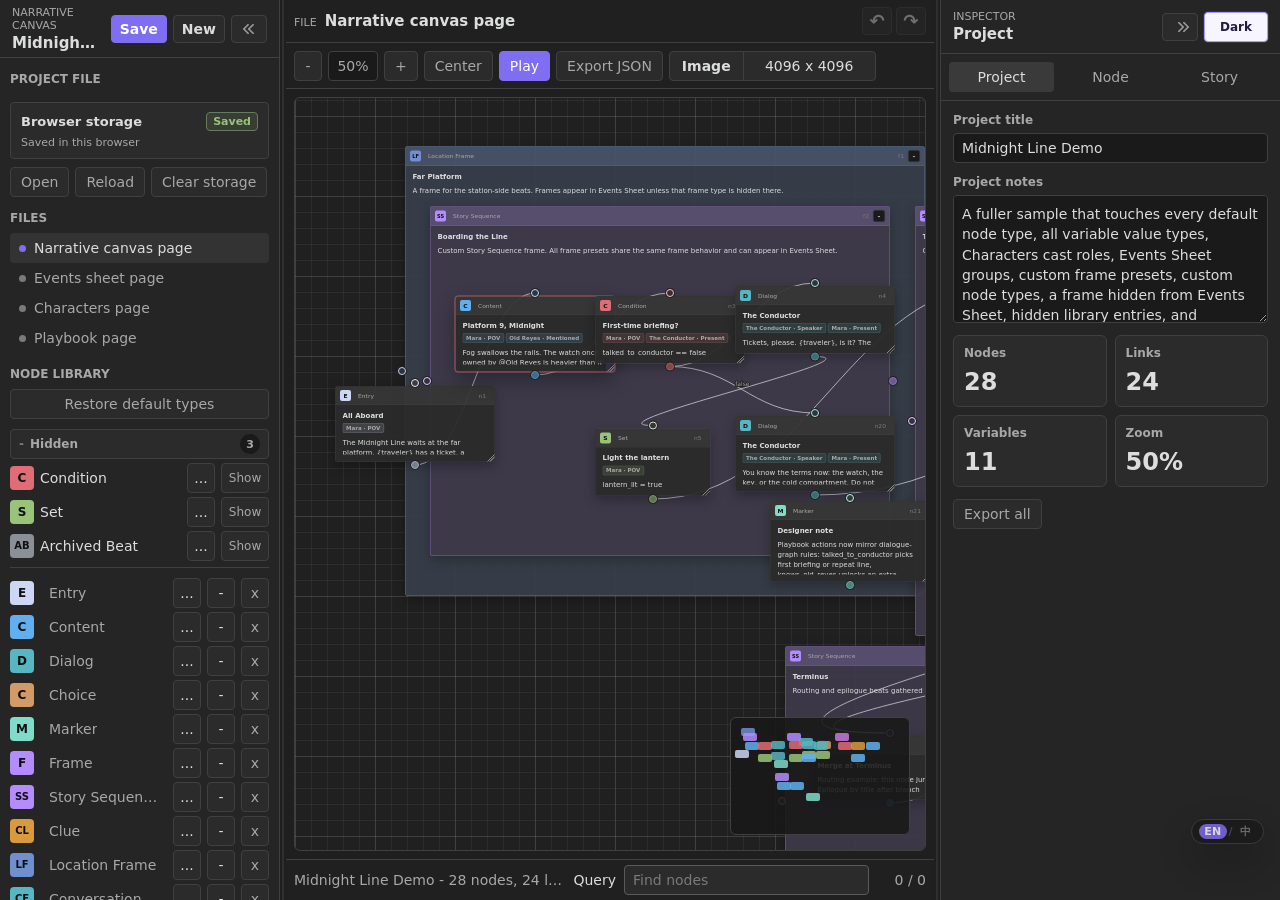
==== commit db236d84: "Release Narrative Canvas 1.1.0 XSS hardening (escape node/link ids), drop "local"+"Storage" obfuscat" ====
--- a/index.html
+++ b/index.html
@@ -4,7 +4,7 @@
     <meta charset="utf-8">
     <meta name="viewport" content="width=device-width, initial-scale=1">
     <title>Narrative Canvas</title>
-    <link rel="stylesheet" href="./canvas.css?v=20260604-ui">
+    <link rel="stylesheet" href="./canvas.css?v=1.1.0">
   </head>
   <body>
     <div class="app-shell">
@@ -74,7 +74,6 @@
             <select id="customNodeKind" title="Node behavior">
               <option value="node">Node</option>
               <option value="frame">Frame</option>
-              <option value="eventFrame">Event Frame</option>
             </select>
             <textarea id="customNodeFields" class="custom-node-fields" rows="3" placeholder="Fields, one per line" spellcheck="false"></textarea>
           </div>
@@ -121,6 +120,7 @@
           <div class="canvas-frame">
             <div id="canvasViewport" class="canvas-viewport" tabindex="0" aria-label="Node canvas">
               <div id="canvasContent" class="canvas-content">
+                <div id="frameLayer" class="frame-layer"></div>
                 <svg id="linkLayer" class="link-layer" xmlns="http://www.w3.org/2000/svg"></svg>
                 <div id="nodeLayer" class="node-layer"></div>
                 <div id="marqueeLayer" class="marquee-layer"><div id="marqueeRect" class="marquee-rect" hidden></div></div>
@@ -149,7 +149,11 @@
               Find
               <input id="eventSearchInput" type="search" data-event-search placeholder="Find event" spellcheck="false">
             </label>
-            <div id="matchCount" data-search-scope="adventure">0 matches</div>
+            <label class="workspace-search-box playbook-search-box" data-search-scope="variables" hidden>
+              Find
+              <input id="playbookSearchInput" type="search" data-playbook-search placeholder="Find in Playbook" spellcheck="false">
+            </label>
+            <div id="matchCount">0 / 0</div>
           </div>
         </footer>
       </main>
@@ -249,7 +253,7 @@
           <span class="pane-kicker">Events Sheet</span>
           <h2>Reset sheet columns?</h2>
           <p class="confirm-body">
-            This restores the default Events Sheet columns. It removes column renames, hidden-column settings, column order changes, and custom sheet-only columns. Event Frame nodes are not deleted, and stored field values are not actively cleared; values from removed columns may stop showing until that field or column is added again.
+            This restores the default Events Sheet columns. It removes column renames, hidden-column settings, column order changes, and custom sheet-only columns. Frame nodes are not deleted, and stored field values are not actively cleared; values from removed columns may stop showing until that field or column is added again.
           </p>
         </header>
         <footer class="confirm-actions">
@@ -268,6 +272,7 @@
         </header>
         <footer class="confirm-actions">
           <button id="genericConfirmButton" class="small-button danger-button" value="confirm">Confirm</button>
+          <button id="genericConfirmSecondaryButton" class="small-button" value="secondary" hidden>Keep</button>
           <button class="small-button confirm-cancel" value="cancel" autofocus>Cancel</button>
         </footer>
       </form>
@@ -301,12 +306,11 @@
           <section>
             <h3>Can do</h3>
             <ul>
-                <li>Store project variables for text like <code>{traveler}</code>.</li>
-                <li>Build category-based state lines such as <code>Set Variable TalkWChief to True</code>.</li>
-                <li>Tell Play which node field becomes title, body, or choice buttons.</li>
-                <li>Write variables when a node is visited.</li>
-                <li>Read simple condition fields such as <code>flag == true</code>.</li>
-                <li>Use the builder for common rules and Advanced JSON for exact edits.</li>
+              <li>Store project variables for text such as <code>{traveler}</code>.</li>
+              <li>Batch-edit node Requirements, Effects, and Routing in Script Builder.</li>
+              <li>Gate simple branches with conditions such as <code>flag == true</code>.</li>
+              <li>Control the demo runner with Start Node, Choice Display, End Condition, Visit Tracking, and Debug Mode.</li>
+              <li>Use Advanced JSON for exact edits without changing the canvas schema.</li>
             </ul>
           </section>
           <section>
@@ -315,19 +319,16 @@
               <li>Run arbitrary JavaScript.</li>
               <li>Create canvas links, move nodes, or change layout.</li>
               <li>Add or delete node fields directly. Use Node Library for schema changes.</li>
-              <li>Evaluate complex code expressions.</li>
+              <li>Replace a game engine runtime or evaluate complex code expressions.</li>
             </ul>
           </section>
         </div>
   <pre class="playbook-example"><code>{
-    "variables": { "flag": false },
-    "actions": [
-      { "trigger": "onVisit", "target": "Dialog", "op": "set", "category": "Variable", "key": "TalkWChief", "value": "True" }
-    ],
-    "nodeTypes": {
-      "Choice": { "body": "{body}", "choices": "choices" },
-    "Set": { "set": { "key": "variable", "value": "value" } },
-    "Condition": { "condition": "condition" }
+  "variables": { "has_badge": false, "trust": 1 },
+  "playRules": {
+    "startNode": { "enabled": true, "value": "Start" },
+    "choiceDisplay": { "enabled": true, "value": "hideUnavailable" },
+    "debugMode": { "enabled": false, "value": false }
   }
 }</code></pre>
         <footer class="confirm-actions">
@@ -342,30 +343,26 @@
           <span class="pane-kicker">Playbook</span>
           <h2>Add play rule</h2>
         </header>
-        <label class="field">
-          <span>Apply to (node type, label, or node id)</span>
-          <input id="playRuleTargetInput" spellcheck="false" autocomplete="off" placeholder="Content">
-        </label>
         <div class="playbook-rule-options">
-          <button type="button" data-action="create-play-rule" data-playbook-rule-kind="text">
-            <strong>Text template</strong>
-            <span>Title and body for a node type.</span>
-          </button>
-          <button type="button" data-action="create-play-rule" data-playbook-rule-kind="choices">
-            <strong>Choices</strong>
-            <span>Turn a field into Play buttons.</span>
-          </button>
-          <button type="button" data-action="create-play-rule" data-playbook-rule-kind="set">
-            <strong>Set variable</strong>
-            <span>Write state when a node is visited.</span>
-          </button>
-          <button type="button" data-action="create-play-rule" data-playbook-rule-kind="condition">
-            <strong>Condition gate</strong>
-            <span>Use a field to decide if a node can run.</span>
-          </button>
-          <button type="button" data-action="create-play-rule" data-playbook-rule-kind="selected">
-            <strong>From selected node</strong>
-            <span>Infer a rule from the selected node.</span>
+          <button type="button" data-action="create-play-rule" data-playbook-rule-kind="startNode">
+            <strong>Start Node</strong>
+            <span>Choose the exact node title Play starts from.</span>
+          </button>
+          <button type="button" data-action="create-play-rule" data-playbook-rule-kind="choiceDisplay">
+            <strong>Choice Display</strong>
+            <span>Decide how gated choices appear in Play.</span>
+          </button>
+          <button type="button" data-action="create-play-rule" data-playbook-rule-kind="endCondition">
+            <strong>End Condition</strong>
+            <span>Stop the demo route when a condition becomes true.</span>
+          </button>
+          <button type="button" data-action="create-play-rule" data-playbook-rule-kind="visitTracking">
+            <strong>Visit Tracking</strong>
+            <span>Record visited node titles during Play.</span>
+          </button>
+          <button type="button" data-action="create-play-rule" data-playbook-rule-kind="debugMode">
+            <strong>Debug Mode</strong>
+            <span>Show variable and condition details while previewing.</span>
           </button>
         </div>
         <footer class="confirm-actions">
@@ -407,7 +404,6 @@
           <select id="nodeTypeKindInput">
             <option value="node">Node</option>
             <option value="frame">Frame</option>
-            <option value="eventFrame">Event Frame</option>
           </select>
         </label>
         <label class="field">
@@ -423,6 +419,10 @@
             <input id="nodeTypeHiddenInput" type="checkbox">
             <span>Hide from library</span>
           </label>
+          <label class="nc-checkbox-field">
+            <input id="nodeTypeEventHiddenInput" type="checkbox">
+            <span>Hide frame rows from Events Sheet</span>
+          </label>
         </div>
         <footer class="confirm-actions">
           <button class="small-button primary" value="confirm">Save</button>
--- a/canvas.css
+++ b/canvas.css
@@ -1269,6 +1269,34 @@
   min-width: 0;
 }
 
+.document-restore-bar {
+  display: flex;
+  flex-wrap: wrap;
+  align-items: center;
+  gap: 8px;
+  min-width: 0;
+  padding: 8px 10px;
+  border: 1px dashed var(--background-modifier-border);
+  border-radius: var(--radius-s);
+  background: color-mix(in srgb, var(--background-secondary) 72%, transparent);
+  color: var(--text-muted);
+  font-size: 12px;
+}
+
+.document-restore-bar > span {
+  flex: 0 0 auto;
+  font-weight: 650;
+  color: var(--text-muted);
+}
+
+.document-restore-bar > .filter-chip {
+  max-width: min(100%, 220px);
+  overflow: hidden;
+  text-overflow: ellipsis;
+  white-space: nowrap;
+  cursor: pointer;
+}
+
 .filter-chip {
   display: inline-flex;
   align-items: center;
@@ -1303,6 +1331,29 @@
 .filter-chip button:hover {
   border-color: var(--focus-accent);
   background: var(--background-modifier-hover);
+}
+
+.filter-chip-button {
+  cursor: pointer;
+  font: inherit;
+  text-align: left;
+}
+
+.filter-chip-button:hover {
+  border-color: var(--focus-accent);
+  background: var(--background-modifier-hover);
+}
+
+.filter-chip-clear {
+  display: inline-flex;
+  align-items: center;
+  padding: 1px 6px;
+  border: 1px solid var(--background-modifier-border);
+  border-radius: var(--radius-s);
+  background: var(--background-secondary);
+  color: var(--text-normal);
+  font-size: 11px;
+  line-height: 1.4;
 }
 
 .canvas-viewport {
@@ -1331,6 +1382,7 @@
   height: 2600px;
 }
 
+.frame-layer,
 .link-layer,
 .node-layer {
   position: absolute;
@@ -1341,13 +1393,20 @@
   transform-origin: 0 0;
 }
 
+.frame-layer {
+  pointer-events: none;
+  z-index: 1;
+}
+
 .link-layer {
   overflow: visible;
-  pointer-events: auto;
+  pointer-events: none;
+  z-index: 2;
 }
 
 .node-layer {
   pointer-events: none;
+  z-index: 3;
 }
 
 .link-hitpath,
@@ -1393,6 +1452,21 @@
   fill: var(--text-normal);
 }
 
+.node-stack {
+  position: absolute;
+  left: 0;
+  top: 0;
+  width: 0;
+  height: 0;
+  z-index: var(--node-layer-order, 0);
+  pointer-events: none;
+}
+
+.node-stack > .node,
+.node-stack > .port {
+  pointer-events: auto;
+}
+
 .node {
   position: absolute;
   width: 200px;
@@ -1414,28 +1488,34 @@
   width: 420px;
   min-width: 260px;
   min-height: 160px;
+  pointer-events: none;
 }
 
 .node.visual-frame {
-  background: var(--visual-frame-surface);
-  border-color: var(--visual-frame-border);
+  background: color-mix(in srgb, var(--node-color) 14%, var(--node-surface));
+  border-color: color-mix(in srgb, var(--node-color) 48%, var(--node-border));
 }
 
 .node.event-frame {
-  background: var(--event-frame-surface);
-  border-color: var(--event-frame-border);
+  background: color-mix(in srgb, var(--node-color) 18%, var(--node-surface));
+  border-color: color-mix(in srgb, var(--node-color) 54%, var(--node-border));
 }
 
 .node.frame .node-header {
-  background: var(--frame-header-bg);
+  background: color-mix(in srgb, var(--node-color) 16%, var(--frame-header-bg));
+  pointer-events: auto;
+}
+
+.node.frame .node-resize-handle {
+  pointer-events: auto;
 }
 
 .node.visual-frame .node-header {
-  border-bottom-color: var(--visual-frame-border);
+  border-bottom-color: color-mix(in srgb, var(--node-color) 48%, var(--node-border));
 }
 
 .node.event-frame .node-header {
-  border-bottom-color: var(--event-frame-border);
+  border-bottom-color: color-mix(in srgb, var(--node-color) 54%, var(--node-border));
 }
 
 .node.selected {
@@ -1478,7 +1558,7 @@
 
 .node-header {
   display: grid;
-  grid-template-columns: 28px 1fr auto;
+  grid-template-columns: 28px minmax(0, 1fr) auto auto;
   align-items: center;
   gap: 8px;
   flex: 0 0 auto;
@@ -1489,6 +1569,39 @@
   border-radius: var(--radius-m) var(--radius-m) 0 0;
   background: var(--node-header-bg);
   cursor: grab;
+}
+
+.frame-collapse-button,
+.story-collapse-button {
+  display: inline-flex;
+  align-items: center;
+  justify-content: center;
+  width: 24px;
+  height: 24px;
+  border: 1px solid var(--background-modifier-border);
+  border-radius: var(--radius-s);
+  background: var(--background-control);
+  color: var(--text-muted);
+  font-size: 14px;
+  font-weight: 800;
+  line-height: 1;
+  cursor: pointer;
+}
+
+.frame-collapse-button:hover,
+.story-collapse-button:hover {
+  border-color: var(--background-modifier-border-hover);
+  background: var(--background-modifier-hover);
+  color: var(--text-normal);
+}
+
+.node.frame.collapsed {
+  min-height: 46px;
+}
+
+.node.frame.collapsed .node-body,
+.node.frame.collapsed .node-resize-handle {
+  display: none;
 }
 
 .node:active .node-header {
@@ -1713,7 +1826,7 @@
   border: 0;
   border-radius: 50%;
   background: transparent;
-  transform: translateY(-50%);
+  transform: translate(-50%, -50%);
   cursor: crosshair;
   pointer-events: auto;
   z-index: 4;
@@ -1726,11 +1839,21 @@
   top: 50%;
   width: 12px;
   height: 12px;
-  border: 2px solid var(--node-color);
+  border: 2px solid var(--port-color, var(--node-color));
   border-radius: 50%;
-  background: var(--background-primary);
+  background: var(--port-fill, var(--background-primary));
   box-shadow: 0 0 0 2px color-mix(in srgb, var(--background-primary) 88%, transparent);
   transform: translate(-50%, -50%);
+}
+
+.port.input {
+  --port-color: color-mix(in srgb, var(--node-color) 42%, #ffffff);
+  --port-fill: color-mix(in srgb, var(--node-color) 16%, var(--background-primary));
+}
+
+.port.output {
+  --port-color: color-mix(in srgb, var(--node-color) 78%, #000000);
+  --port-fill: color-mix(in srgb, var(--node-color) 52%, var(--background-primary));
 }
 
 .port:hover::before,
@@ -1999,6 +2122,10 @@
 #matchCount {
   flex: 0 0 auto;
   white-space: nowrap;
+  font-variant-numeric: tabular-nums;
+  color: var(--text-muted);
+  min-width: 3.5em;
+  text-align: right;
 }
 
 input,
@@ -2191,7 +2318,7 @@
 
 .story-item {
   display: grid;
-  grid-template-columns: 16px minmax(0, 1fr) auto;
+  grid-template-columns: 16px minmax(0, 1fr) auto auto;
   align-items: center;
   gap: 8px;
   width: 100%;
@@ -2211,9 +2338,9 @@
 }
 
 .story-event-frame-item {
-  border-color: rgba(180, 140, 255, 0.72);
-  background: rgba(180, 140, 255, 0.14);
-  box-shadow: inset 3px 0 0 rgba(180, 140, 255, 0.68);
+  border-color: color-mix(in srgb, var(--node-color) 58%, var(--background-modifier-border));
+  background: color-mix(in srgb, var(--node-color) 16%, var(--background-secondary-alt));
+  box-shadow: inset 3px 0 0 color-mix(in srgb, var(--node-color) 72%, transparent);
 }
 
 .story-item.selected {
@@ -2377,6 +2504,8 @@
 
 .character-card-actions {
   display: flex;
+  flex-wrap: wrap;
+  justify-content: flex-end;
   gap: 6px;
   align-items: end;
   min-width: 0;
@@ -2551,6 +2680,51 @@
 
 .playbook-builder-section {
   min-width: 0;
+}
+
+.playbook-tabs {
+  display: flex;
+  align-items: center;
+  gap: 6px;
+  min-height: 42px;
+  padding: 4px;
+  overflow-x: auto;
+  border: 1px solid var(--background-modifier-border);
+  border-radius: var(--radius-s);
+  background: var(--background-secondary);
+}
+
+.playbook-tab {
+  display: inline-flex;
+  align-items: center;
+  justify-content: center;
+  flex: 0 0 auto;
+  min-width: 84px;
+  min-height: 32px;
+  padding: 6px 10px;
+  border: 1px solid transparent;
+  border-radius: var(--radius-s);
+  background: transparent;
+  color: var(--text-muted);
+  -webkit-text-fill-color: currentColor;
+  font-family: inherit;
+  font-size: 13px;
+  font-weight: 650;
+  line-height: 1.2;
+  opacity: 1;
+  white-space: nowrap;
+  cursor: pointer;
+}
+
+.playbook-tab:hover {
+  color: var(--text-normal);
+  background: var(--background-modifier-hover);
+}
+
+.playbook-tab.active {
+  border-color: color-mix(in srgb, var(--interactive-accent) 72%, var(--background-modifier-border));
+  background: color-mix(in srgb, var(--interactive-accent) 18%, var(--background-primary));
+  color: var(--text-normal);
 }
 
 .playbook-category-strip {
@@ -2629,32 +2803,336 @@
   font-weight: 650;
 }
 
-.playbook-append-toggle {
-  display: inline-flex;
-  align-items: center;
-  justify-content: center;
-  gap: 5px;
-  min-width: 0;
-  color: var(--text-muted);
-  font-size: 12px;
-  white-space: nowrap;
-}
-
-.playbook-append-toggle input {
-  margin: 0;
-}
-
-.variable-row {
-  display: grid;
-  grid-template-columns: minmax(140px, 1fr) minmax(110px, 140px) minmax(180px, 1.4fr) auto;
-  gap: 8px;
-  align-items: center;
+.script-node-table {
+  display: grid;
+  gap: 6px;
+  min-width: 0;
+  overflow-x: auto;
+}
+
+.script-node-row {
+  display: grid;
+  grid-template-columns: minmax(170px, 1fr) minmax(180px, 1.2fr) minmax(190px, 1.2fr) minmax(130px, 0.8fr) minmax(150px, 0.9fr);
+  gap: 6px;
+  align-items: stretch;
   padding: 8px;
   border: 1px solid var(--background-modifier-border);
   border-radius: var(--radius-m);
   background: var(--background-secondary);
 }
 
+.script-node-heading {
+  min-height: 32px;
+  border-color: transparent;
+  background: transparent;
+  color: var(--text-muted);
+  font-size: 12px;
+  font-weight: 650;
+}
+
+.script-node-link {
+  display: flex;
+  flex-direction: column;
+  align-items: center;
+  justify-content: center;
+  min-height: 56px;
+  gap: 2px;
+  text-align: center;
+  line-height: 1.3;
+}
+
+.script-node-link > strong {
+  width: 100%;
+  white-space: normal;
+  word-break: break-word;
+}
+
+.script-node-link > small {
+  width: 100%;
+  color: var(--text-faint);
+  font-size: 11px;
+}
+
+.script-node-row textarea {
+  width: 100%;
+  min-height: 56px;
+  min-width: 0;
+  resize: vertical;
+}
+
+.script-node-row select,
+.script-node-row input {
+  width: 100%;
+  min-width: 0;
+}
+
+.script-node-target-hint {
+  display: flex;
+  align-items: center;
+}
+
+.script-node-target-hint .nc-routing-hint-body {
+  width: 100%;
+  margin: 0;
+}
+
+.playbook-append-toggle {
+  display: inline-flex;
+  align-items: center;
+  justify-content: center;
+  gap: 5px;
+  min-width: 0;
+  color: var(--text-muted);
+  font-size: 12px;
+  white-space: nowrap;
+}
+
+.playbook-append-toggle input {
+  margin: 0;
+}
+
+.variable-row {
+  display: grid;
+  grid-template-columns: minmax(140px, 1fr) minmax(110px, 140px) minmax(180px, 1.4fr) auto;
+  gap: 8px;
+  align-items: center;
+  padding: 8px;
+  border: 1px solid var(--background-modifier-border);
+  border-radius: var(--radius-m);
+  background: var(--background-secondary);
+}
+
+.node-logic-box {
+  display: grid;
+  gap: 10px;
+  padding: 10px;
+  border: 1px solid var(--background-modifier-border);
+  border-radius: var(--radius-m);
+  background: var(--background-secondary);
+}
+
+.node-logic-box > header {
+  display: flex;
+  align-items: center;
+  justify-content: space-between;
+  gap: 10px;
+  color: var(--text-normal);
+  font-size: 12px;
+  font-weight: 750;
+  text-transform: uppercase;
+}
+
+.node-effect-list {
+  display: grid;
+  gap: 6px;
+}
+
+.node-effect-row {
+  display: grid;
+  grid-template-columns: minmax(88px, 0.75fr) minmax(92px, 0.8fr) minmax(120px, 1fr) minmax(110px, 1fr) auto;
+  gap: 6px;
+  align-items: center;
+}
+
+.node-effect-row > input,
+.node-effect-row > select {
+  min-width: 0;
+  width: 100%;
+}
+
+.node-routing-grid {
+  display: grid;
+  grid-template-columns: minmax(0, 1fr) minmax(0, 1.2fr);
+  gap: 10px;
+  align-items: start;
+}
+
+.node-routing-hint {
+  display: grid;
+  gap: 4px;
+}
+
+.nc-routing-hint-body {
+  margin: 0;
+  padding: 6px 8px;
+  border: 1px dashed var(--background-modifier-border);
+  border-radius: var(--radius-s, 6px);
+  background: color-mix(in srgb, var(--background-secondary) 80%, transparent);
+  color: var(--text-muted);
+  font-size: 12px;
+  line-height: 1.4;
+}
+
+.legacy-node-banner {
+  display: flex;
+  align-items: flex-start;
+  gap: 12px;
+  padding: 10px 12px;
+  border: 1px solid var(--accent-orange, #d99a3d);
+  border-radius: var(--radius-m);
+  background: color-mix(in srgb, var(--accent-orange, #d99a3d) 12%, var(--background-secondary));
+}
+
+.legacy-node-banner-body {
+  display: grid;
+  gap: 2px;
+  flex: 1 1 auto;
+  font-size: 12px;
+  line-height: 1.4;
+}
+
+.legacy-node-banner-body strong {
+  font-size: 12px;
+  color: var(--accent-orange, #d99a3d);
+}
+
+.choice-options-editor,
+.dialog-turns-editor {
+  display: grid;
+  gap: 8px;
+  padding: 10px 12px;
+  border: 1px solid var(--background-modifier-border);
+  border-radius: var(--radius-m);
+  background: color-mix(in srgb, var(--background-secondary) 92%, transparent);
+}
+
+.choice-options-editor > header,
+.dialog-turns-editor > header {
+  display: flex;
+  align-items: center;
+  justify-content: space-between;
+  gap: 8px;
+  font-weight: 650;
+  font-size: 12px;
+  color: var(--text-muted);
+  text-transform: uppercase;
+  letter-spacing: 0.04em;
+}
+
+.choice-options-hint,
+.dialog-turns-hint {
+  font-size: 11px;
+  color: var(--text-muted);
+  line-height: 1.4;
+}
+
+.choice-options-list {
+  display: grid;
+  gap: 10px;
+}
+
+.choice-option-card {
+  display: grid;
+  gap: 8px;
+  padding: 10px;
+  border: 1px solid var(--background-modifier-border);
+  border-radius: var(--radius-m);
+  background: color-mix(in srgb, var(--background-secondary) 85%, var(--background-modifier-border) 15%);
+  color: var(--text-normal);
+}
+
+.choice-option-head {
+  display: grid;
+  grid-template-columns: auto minmax(0, 1fr) auto auto auto;
+  gap: 6px;
+  align-items: center;
+}
+
+.choice-option-index {
+  display: inline-flex;
+  align-items: center;
+  justify-content: center;
+  min-width: 22px;
+  height: 22px;
+  padding: 0 6px;
+  border-radius: 999px;
+  background: var(--background-modifier-border);
+  font-size: 11px;
+  font-weight: 700;
+  color: var(--text-muted);
+}
+
+.choice-option-effects {
+  display: grid;
+  gap: 6px;
+  padding: 8px;
+  border: 1px dashed var(--background-modifier-border);
+  border-radius: var(--radius-m);
+}
+
+.choice-option-effects-head {
+  display: flex;
+  align-items: center;
+  justify-content: space-between;
+  gap: 8px;
+}
+
+.choice-option-effects-toggle {
+  display: inline-flex;
+  align-items: center;
+  gap: 6px;
+  padding: 2px 4px;
+  margin: -2px -4px;
+  background: transparent;
+  border: none;
+  box-shadow: none;
+  cursor: pointer;
+  font: inherit;
+  font-size: 11px;
+  font-weight: 600;
+  color: var(--text-muted);
+  text-transform: uppercase;
+  letter-spacing: 0.04em;
+  text-align: left;
+}
+
+.choice-option-effects-toggle:hover {
+  color: var(--text-normal);
+}
+
+.choice-option-effects-caret {
+  display: inline-block;
+  width: 0.9em;
+  text-align: center;
+  font-size: 10px;
+  line-height: 1;
+}
+
+.choice-option-effect-list {
+  display: grid;
+  gap: 6px;
+}
+
+.dialog-turns-list {
+  display: grid;
+  gap: 8px;
+}
+
+.dialog-turn-row {
+  display: grid;
+  grid-template-columns: minmax(120px, 0.45fr) minmax(0, 1fr) auto;
+  gap: 6px;
+  align-items: start;
+}
+
+.dialog-turn-actions {
+  display: grid;
+  grid-template-columns: repeat(2, 28px);
+  gap: 4px;
+}
+
+.dialog-turn-actions .icon-button {
+  width: 28px;
+  min-width: 28px;
+  height: 28px;
+  font-size: 11px;
+}
+
+.dialog-turn-row textarea {
+  min-height: 56px;
+  resize: vertical;
+}
+
 .variable-heading {
   min-height: 32px;
   border-color: transparent;
@@ -2685,6 +3163,13 @@
   align-items: flex-start;
   justify-content: space-between;
   gap: 10px;
+}
+
+.playbook-rule-card-actions {
+  display: inline-flex;
+  align-items: center;
+  gap: 6px;
+  flex: 0 0 auto;
 }
 
 .playbook-rule-card h4 {
@@ -2886,6 +3371,14 @@
   justify-content: space-between;
   gap: 12px;
   color: var(--text-muted);
+}
+
+.event-sheet-group-actions {
+  display: flex;
+  flex-wrap: wrap;
+  justify-content: flex-end;
+  align-items: center;
+  gap: 8px;
 }
 
 .event-sheet-group-header h3 {
@@ -3566,6 +4059,30 @@
   white-space: pre-wrap;
 }
 
+.play-debug {
+  margin-top: 12px;
+  border: 1px solid var(--background-modifier-border);
+  border-radius: var(--radius-s);
+  background: var(--background-primary-alt);
+}
+
+.play-debug summary {
+  cursor: pointer;
+  padding: 8px 10px;
+  color: var(--text-muted);
+  font-family: var(--font-interface);
+  font-size: 13px;
+  font-weight: 700;
+}
+
+.play-debug pre {
+  margin: 0;
+  padding: 0 10px 10px;
+  white-space: pre-wrap;
+  color: var(--text-normal);
+  font: 12px/1.45 ui-monospace, SFMono-Regular, Menlo, Consolas, monospace;
+}
+
 .play-actions {
   display: flex;
   flex-wrap: wrap;
@@ -3580,6 +4097,18 @@
   padding: 0 12px;
   border-color: var(--background-modifier-border);
   background: var(--background-secondary-alt);
+}
+
+.play-action:disabled,
+.play-action[aria-disabled="true"] {
+  cursor: not-allowed;
+  opacity: 0.52;
+}
+
+.system-lock-button {
+  cursor: not-allowed;
+  color: var(--text-faint);
+  opacity: 0.72;
 }
 
 .nc-empty-state {
@@ -3677,7 +4206,7 @@
 .language-toggle-button {
   position: fixed;
   right: 16px;
-  bottom: 16px;
+  bottom: 56px;
   z-index: 60;
   display: inline-flex;
   align-items: center;
@@ -3730,3 +4259,11 @@
 .language-toggle-button[hidden] {
   display: none;
 }
+
+@media (max-width: 760px) {
+  .language-toggle-button {
+    top: 12px;
+    right: 12px;
+    bottom: auto;
+  }
+}
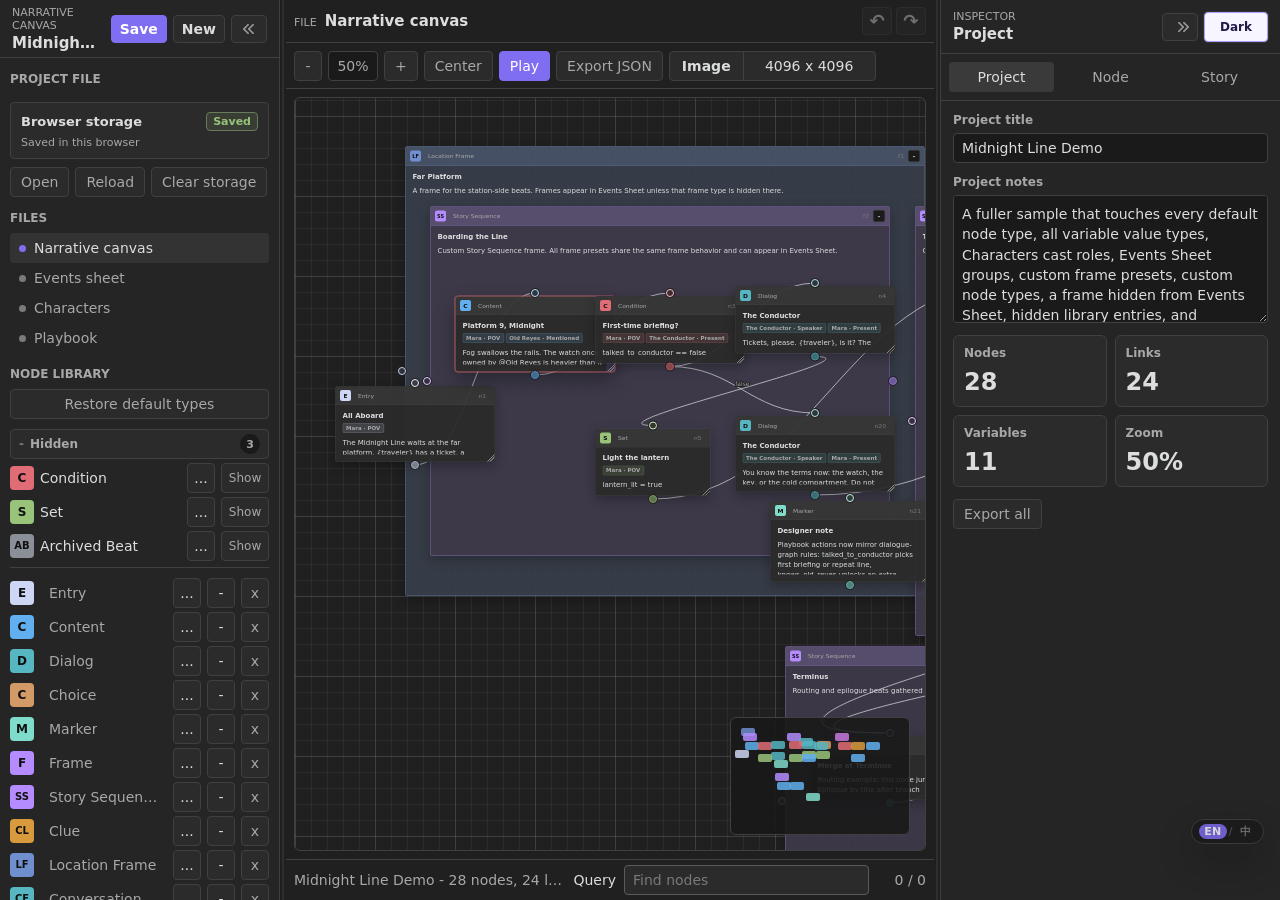
==== commit e670c222: "Update NarrativeCanvas editor workflow" ====
--- a/index.html
+++ b/index.html
@@ -365,6 +365,7 @@
             <span>Show variable and condition details while previewing.</span>
           </button>
         </div>
+        <p class="playbook-rule-allset" data-playbook-rule-allset hidden>All play rules already enabled.</p>
         <footer class="confirm-actions">
           <button class="small-button confirm-cancel" value="cancel" autofocus>Cancel</button>
         </footer>
--- a/canvas.css
+++ b/canvas.css
@@ -3970,6 +3970,40 @@
   line-height: 1.25;
 }
 
+.playbook-rule-allset {
+  margin: 12px 0 0;
+  padding: 10px 12px;
+  border-radius: 6px;
+  background: var(--background-secondary, rgba(255, 255, 255, 0.04));
+  color: var(--text-muted);
+  font-size: 12px;
+  text-align: center;
+}
+
+.play-rule-status {
+  display: block;
+  margin-top: 4px;
+  font-size: 11px;
+  line-height: 1.3;
+  min-height: 14px;
+}
+
+.play-rule-status-empty {
+  display: none;
+}
+
+.play-rule-status-ok {
+  color: var(--text-success, #4caf50);
+}
+
+.play-rule-status-unknown {
+  color: var(--text-warning, #c9962b);
+}
+
+.play-rule-status-invalid {
+  color: var(--text-error, #d94a4a);
+}
+
 .confirm-actions {
   display: flex;
   justify-content: flex-end;
@@ -4267,3 +4301,69 @@
     bottom: auto;
   }
 }
+
+textarea[data-project-field="variables"]::selection {
+  background: rgba(255, 196, 96, 0.55);
+  color: inherit;
+}
+
+:root[data-theme="light"] textarea[data-project-field="variables"]::selection,
+.app-shell[data-theme="light"] textarea[data-project-field="variables"]::selection {
+  background: rgba(220, 130, 0, 0.4);
+  color: inherit;
+}
+
+.playbook-json-frame {
+  position: relative;
+  display: block;
+}
+
+.playbook-json-highlight {
+  position: absolute;
+  left: 0;
+  right: 0;
+  background: rgba(255, 196, 96, 0.32);
+  border-radius: 3px;
+  pointer-events: none;
+  z-index: 1;
+  transition: top 90ms ease-out;
+}
+
+:root[data-theme="light"] .playbook-json-highlight,
+.app-shell[data-theme="light"] .playbook-json-highlight {
+  background: rgba(220, 130, 0, 0.22);
+}
+
+:root[data-theme="light"] .small-button:not(.primary):not(.danger-button),
+.app-shell[data-theme="light"] .small-button:not(.primary):not(.danger-button),
+:root[data-theme="light"] .toolbar-button:not(.primary):not(.danger-button),
+.app-shell[data-theme="light"] .toolbar-button:not(.primary):not(.danger-button) {
+  border-color: rgba(35, 31, 27, 0.3);
+  background: rgba(35, 31, 27, 0.045);
+  color: var(--text-normal);
+  box-shadow: inset 0 -1px 0 rgba(35, 31, 27, 0.06);
+}
+
+:root[data-theme="light"] .small-button:not(.primary):not(.danger-button):hover,
+.app-shell[data-theme="light"] .small-button:not(.primary):not(.danger-button):hover,
+:root[data-theme="light"] .toolbar-button:not(.primary):not(.danger-button):hover,
+.app-shell[data-theme="light"] .toolbar-button:not(.primary):not(.danger-button):hover {
+  border-color: rgba(35, 31, 27, 0.42);
+  background: rgba(35, 31, 27, 0.085);
+}
+
+:root[data-theme="light"] .help-button,
+.app-shell[data-theme="light"] .help-button {
+  border-color: rgba(35, 31, 27, 0.3);
+  background: rgba(35, 31, 27, 0.045);
+  color: var(--text-normal);
+}
+
+:root[data-theme="light"] .inspector-tab:not(.active):not(:disabled),
+.app-shell[data-theme="light"] .inspector-tab:not(.active):not(:disabled),
+:root[data-theme="light"] .playbook-tab:not(.active):not(:disabled),
+.app-shell[data-theme="light"] .playbook-tab:not(.active):not(:disabled) {
+  border-color: rgba(35, 31, 27, 0.18);
+  background: rgba(35, 31, 27, 0.04);
+  color: var(--text-normal);
+}
